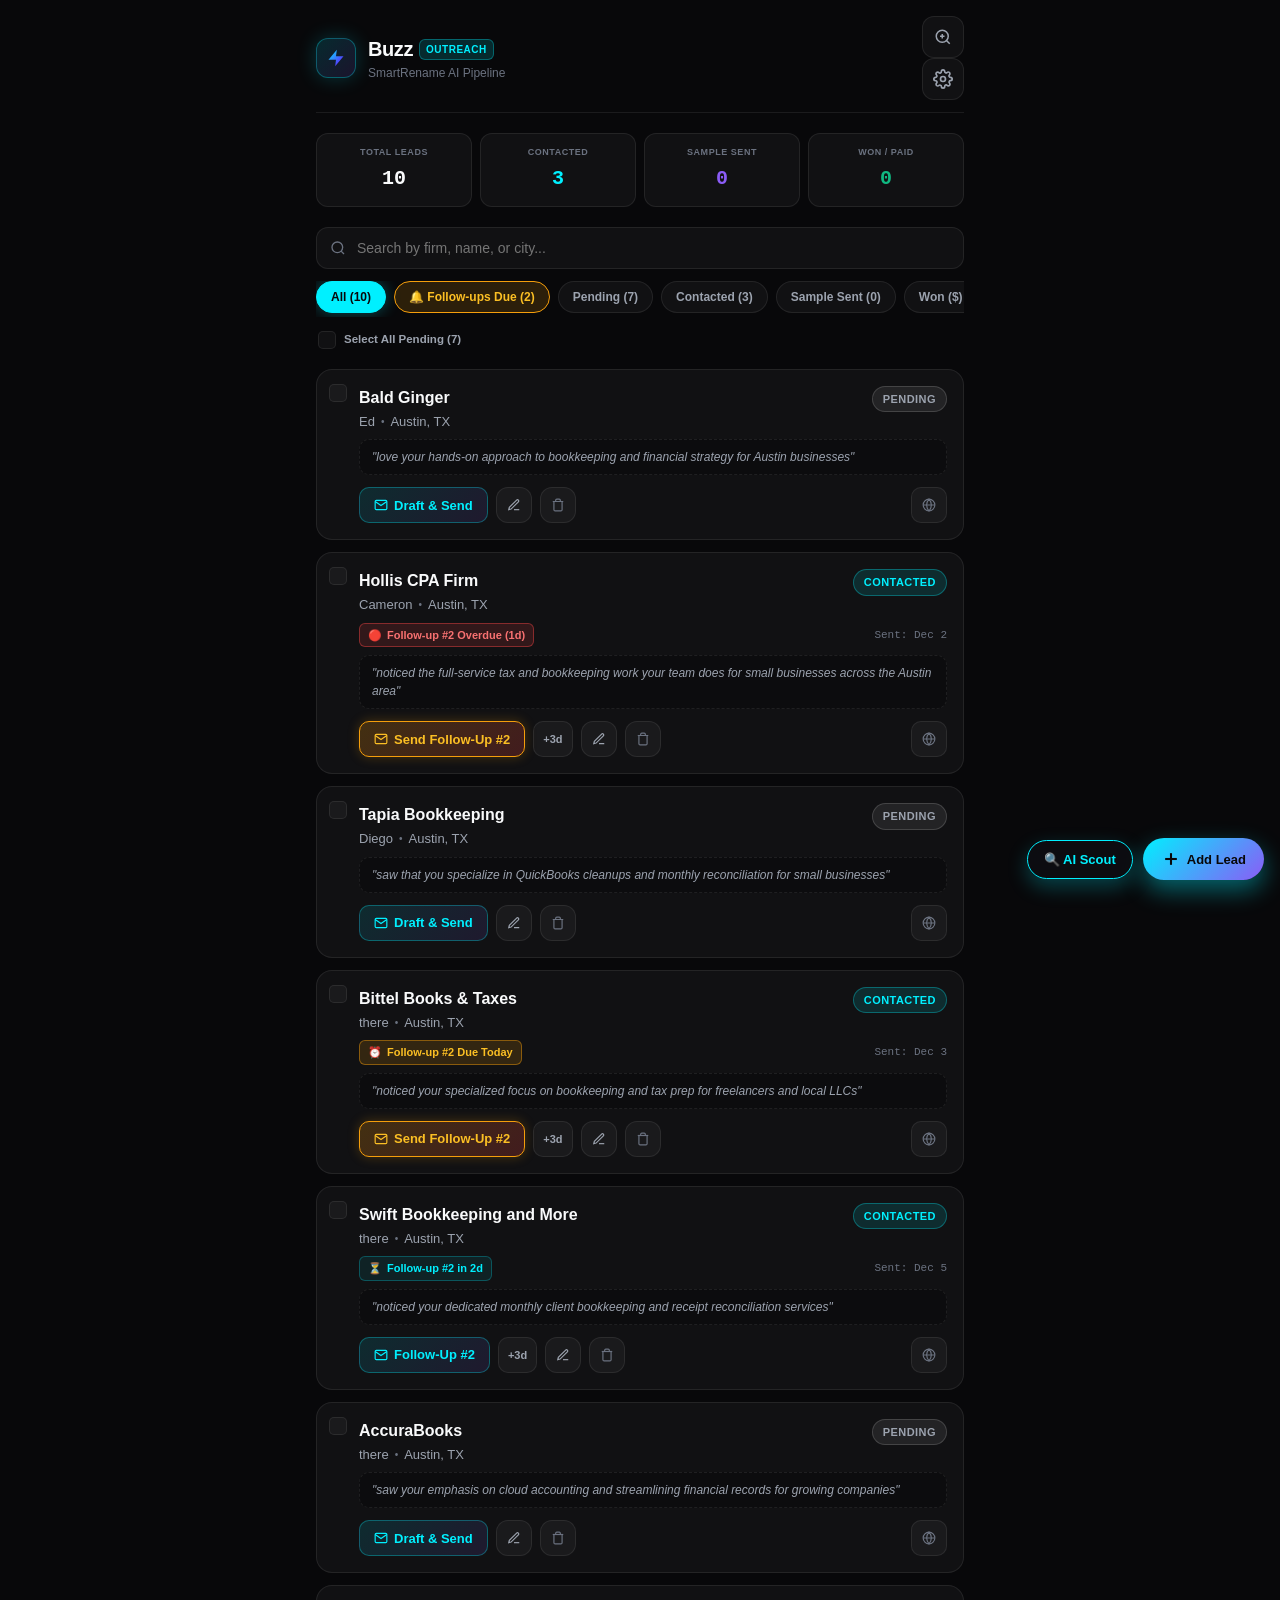
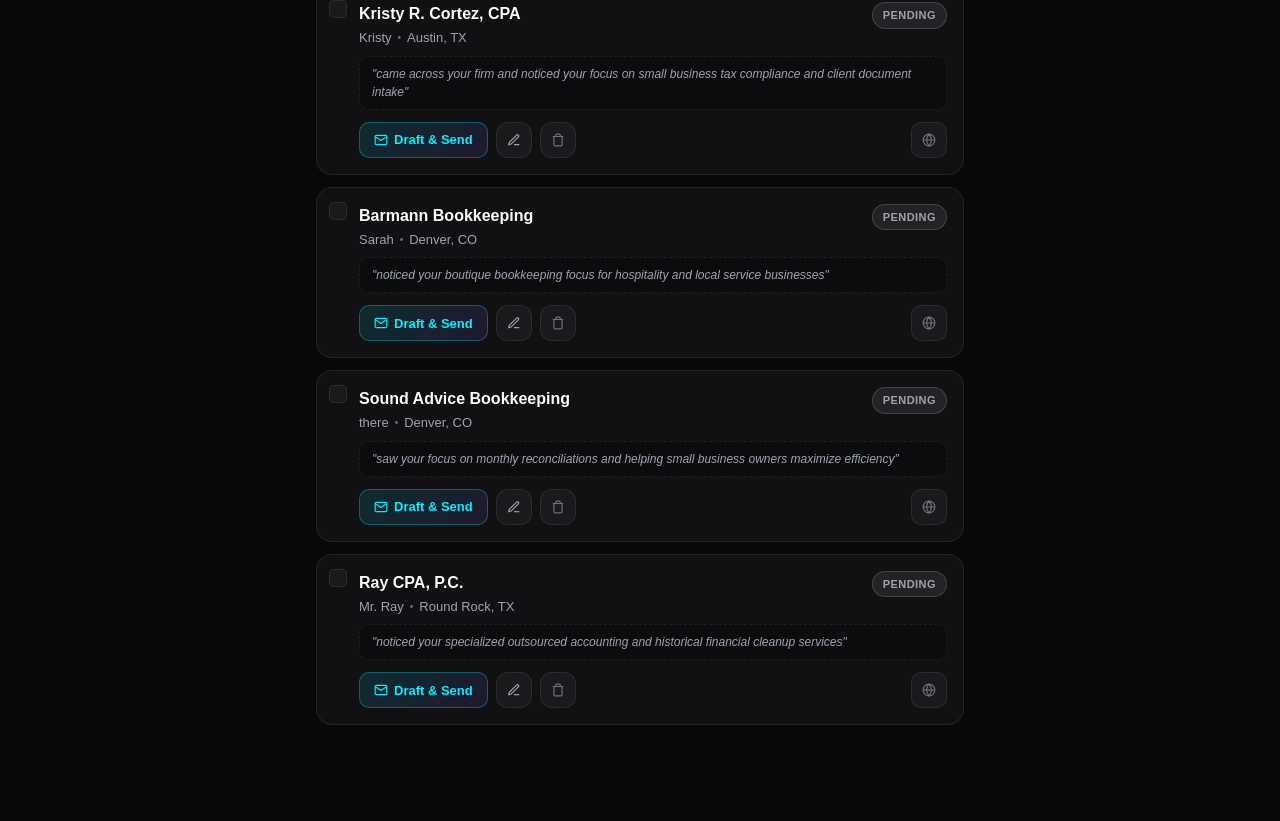
==== index.html @ 0bb06456 "Add cPanel PHP Bridge (Method 1) & Google Apps Script (Method 2) direct dispatch engines and Auto-Pi" ====
<!DOCTYPE html>
<html lang="en">
<head>
  <meta charset="UTF-8">
  <meta name="viewport" content="width=device-width, initial-scale=1.0, maximum-scale=1.0, user-scalable=no, viewport-fit=cover">
  <title>Buzz — SmartRename AI Outreach</title>
  
  <!-- PWA Meta Tags -->
  <link rel="manifest" href="./manifest.json">
  <meta name="theme-color" content="#08080A">
  <meta name="apple-mobile-web-app-capable" content="yes">
  <meta name="apple-mobile-web-app-status-bar-style" content="black-translucent">
  <meta name="apple-mobile-web-app-title" content="Buzz">
  <link rel="apple-touch-icon" href="./icon.svg">
  <link rel="icon" type="image/svg+xml" href="./icon.svg">

  <!-- Stylesheet -->
  <link rel="stylesheet" href="./style.css">
</head>
<body>
  <!-- App Container -->
  <div id="app" class="app-container">
    
    <!-- Top App Bar -->
    <header class="app-header">
      <div class="header-brand">
        <div class="brand-icon">
          <svg viewBox="0 0 24 24" width="20" height="20" fill="none" stroke="currentColor" stroke-width="2.5">
            <polygon points="13 2 3 14 12 14 11 22 21 10 12 10 13 2" fill="url(#boltGrad)" stroke="none"></polygon>
            <defs>
              <linearGradient id="boltGrad" x1="0%" y1="0%" x2="100%" y2="100%">
                <stop offset="0%" stop-color="#00F0FF"></stop>
                <stop offset="100%" stop-color="#7000FF"></stop>
              </linearGradient>
            </defs>
          </svg>
        </div>
        <div class="brand-text">
          <h1>Buzz <span class="badge-mini">Outreach</span></h1>
          <p id="headerBrandSub" class="brand-sub">SmartRename AI Pipeline</p>
        </div>
      </div>
      <div class="header-actions">
        <button id="btnOpenScout" class="icon-btn btn-scout-trigger" title="AI Lead Scout (Find Leads)">
          <svg width="18" height="18" viewBox="0 0 24 24" fill="none" stroke="currentColor" stroke-width="2">
            <circle cx="11" cy="11" r="8"></circle>
            <line x1="21" y1="21" x2="16.65" y2="16.65"></line>
            <path d="M11 8v6"></path>
            <path d="M8 11h6"></path>
          </svg>
        </button>
        <button id="btnSettings" class="icon-btn" title="Settings & Data">
          <svg width="20" height="20" viewBox="0 0 24 24" fill="none" stroke="currentColor" stroke-width="2">
            <circle cx="12" cy="12" r="3"></circle>
            <path d="M19.4 15a1.65 1.65 0 0 0 .33 1.82l.06.06a2 2 0 0 1 0 2.83 2 2 0 0 1-2.83 0l-.06-.06a1.65 1.65 0 0 0-1.82-.33 1.65 1.65 0 0 0-1 1.51V21a2 2 0 0 1-2 2 2 2 0 0 1-2-2v-.09A1.65 1.65 0 0 0 9 19.4a1.65 1.65 0 0 0-1.82.33l-.06.06a2 2 0 0 1-2.83 0 2 2 0 0 1 0-2.83l.06-.06a1.65 1.65 0 0 0 .33-1.82 1.65 1.65 0 0 0-1.51-1H3a2 2 0 0 1-2-2 2 2 0 0 1 2-2h.09A1.65 1.65 0 0 0 4.6 9a1.65 1.65 0 0 0-.33-1.82l-.06-.06a2 2 0 0 1 0-2.83 2 2 0 0 1 2.83 0l.06.06a1.65 1.65 0 0 0 1.82.33H9a1.65 1.65 0 0 0 1-1.51V3a2 2 0 0 1 2-2 2 2 0 0 1 2 2v.09a1.65 1.65 0 0 0 1 1.51 1.65 1.65 0 0 0 1.82-.33l.06-.06a2 2 0 0 1 2.83 0 2 2 0 0 1 0 2.83l-.06.06a1.65 1.65 0 0 0-.33 1.82V9a1.65 1.65 0 0 0 1.51 1H21a2 2 0 0 1 2 2 2 2 0 0 1-2 2h-.09a1.65 1.65 0 0 0-1.51 1z"></path>
          </svg>
        </button>
      </div>
    </header>

    <!-- Pipeline KPI Metrics -->
    <section class="kpi-grid">
      <div class="kpi-card" data-filter="all">
        <span class="kpi-label">TOTAL LEADS</span>
        <span id="kpiTotal" class="kpi-val">10</span>
      </div>
      <div class="kpi-card" data-filter="contacted">
        <span class="kpi-label">CONTACTED</span>
        <span id="kpiContacted" class="kpi-val kpi-cyan">0</span>
      </div>
      <div class="kpi-card" data-filter="sample">
        <span class="kpi-label">SAMPLE SENT</span>
        <span id="kpiSample" class="kpi-val kpi-purple">0</span>
      </div>
      <div class="kpi-card" data-filter="won">
        <span class="kpi-label">WON / PAID</span>
        <span id="kpiWon" class="kpi-val kpi-emerald">0</span>
      </div>
    </section>

    <!-- Controls: Search & Filter Tabs -->
    <section class="controls-section">
      <div class="search-box">
        <svg class="search-icon" width="16" height="16" viewBox="0 0 24 24" fill="none" stroke="currentColor" stroke-width="2">
          <circle cx="11" cy="11" r="8"></circle>
          <line x1="21" y1="21" x2="16.65" y2="16.65"></line>
        </svg>
        <input type="text" id="searchInput" placeholder="Search by firm, name, or city..." />
        <button id="btnClearSearch" class="clear-btn" style="display: none;">&times;</button>
      </div>

      <!-- Filter Scroll Strip -->
      <div class="filter-strip">
        <button class="filter-chip active" data-filter="all">All (<span id="countAll">10</span>)</button>
        <button class="filter-chip filter-chip-followup" data-filter="followups">🔔 Follow-ups Due (<span id="countFollowups">0</span>)</button>
        <button class="filter-chip" data-filter="pending">Pending (<span id="countPending">10</span>)</button>
        <button class="filter-chip" data-filter="contacted">Contacted (<span id="countContacted">0</span>)</button>
        <button class="filter-chip" data-filter="sample">Sample Sent (<span id="countSample">0</span>)</button>
        <button class="filter-chip" data-filter="won">Won ($) (<span id="countWon">0</span>)</button>
      </div>

      <!-- Bulk Selection Toolbar -->
      <div class="bulk-control-bar">
        <label class="bulk-select-all-label">
          <input type="checkbox" id="chkSelectAllLeads" class="custom-checkbox" />
          <span id="lblSelectAll">Select All Pending (<span id="countSelectablePending">10</span>)</span>
        </label>
        <button id="btnTriggerAutoPilotTop" type="button" class="btn-autopilot-sm" style="display: none;">
          <span>⚡ Auto-Pilot Bulk Send (<span id="bulkCountBadgeTop">0</span>)</span>
        </button>
      </div>
    </section>

    <!-- Leads Feed -->
    <main class="leads-container">
      <div id="leadsList" class="leads-list">
        <!-- Injected via JavaScript -->
      </div>
      <div id="emptyState" class="empty-state" style="display: none;">
        <div class="empty-icon">📂</div>
        <h3>No Prospects Found</h3>
        <p>Try clearing your search or add a new lead below.</p>
      </div>
    </main>

    <!-- Floating Bulk Outreach Action Bar -->
    <div id="floatingBulkBar" class="floating-bulk-bar" style="display: none;">
      <div class="bulk-bar-info">
        <span class="bulk-indicator-dot"></span>
        <div>
          <strong id="floatingBulkCount">0 Leads</strong>
          <span class="bulk-subtext">Selected for Auto-Pilot Outreach</span>
        </div>
      </div>
      <button id="btnRunBulkAutoPilot" type="button" class="btn-bulk-launch">
        <span class="ai-sparkle">⚡</span>
        <span>Run Auto-Pilot Campaign</span>
      </button>
    </div>

    <!-- Bottom Action Bar / Floating Action Button -->
    <div class="fab-wrapper">
      <button id="btnOpenScoutFab" class="btn-fab-scout" title="Find Leads with AI">
        <span>🔍 AI Scout</span>
      </button>
      <button id="btnAddLead" class="btn-fab" title="Add New Lead">
        <svg width="20" height="20" viewBox="0 0 24 24" fill="none" stroke="currentColor" stroke-width="2.5">
          <line x1="12" y1="5" x2="12" y2="19"></line>
          <line x1="5" y1="12" x2="19" y2="12"></line>
        </svg>
        <span>Add Lead</span>
      </button>
    </div>

  </div> <!-- End App Container -->

  <!-- Modal 1: Email Drafter & Dispatcher -->
  <div id="modalDrafter" class="modal-overlay" style="display: none;">
    <div class="modal-sheet">
      <div class="sheet-handle"></div>
      
      <div class="modal-header">
        <div class="modal-title-group">
          <h2 id="drafterTargetFirm">Email Drafter</h2>
          <span id="drafterTargetEmail" class="email-subtext">recipient@email.com</span>
        </div>
        <div style="display: flex; align-items: center; gap: 8px;">
          <button id="btnDeleteFromDrafter" type="button" class="icon-btn" style="width: 36px; height: 36px; color: var(--text-muted);" title="Delete Prospect from Pipeline">
            <svg width="16" height="16" viewBox="0 0 24 24" fill="none" stroke="currentColor" stroke-width="2">
              <polyline points="3 6 5 6 21 6"></polyline>
              <path d="M19 6v14a2 2 0 0 1-2 2H7a2 2 0 0 1-2-2V6m3 0V4a2 2 0 0 1 2-2h4a2 2 0 0 1 2 2v2"></path>
            </svg>
          </button>
          <button id="btnCloseDrafter" class="close-btn">&times;</button>
        </div>
      </div>

      <div class="modal-body">
        <!-- Template Switcher Pills & AI Button -->
        <div class="template-header-row">
          <label class="input-label">Outreach Cadence & Template</label>
          <button id="btnAiDraft" class="btn-ai-magic" title="Draft personalized email with Gemini AI">
            <span class="ai-sparkle">✨</span>
            <span id="aiBtnText">AI Smart Draft</span>
          </button>
        </div>
        <div class="template-selector">
          <button class="template-pill active" data-template="receipt">1. Receipt Hook</button>
          <button class="template-pill" data-template="cpa">1. CPA Hook</button>
          <button class="template-pill" data-template="followup1">2. Bump (Day 3)</button>
          <button class="template-pill" data-template="followup2">3. Proof (Day 7)</button>
          <button class="template-pill" data-template="followup3">4. Breakup (Day 14)</button>
        </div>

        <!-- Subject Line -->
        <label class="input-label" for="drafterSubject">Subject Line</label>
        <input type="text" id="drafterSubject" class="text-input" />

        <!-- Email Body -->
        <div class="body-label-row">
          <label class="input-label" for="drafterBody">Personalized Email Body</label>
          <span class="auto-hint">Auto-interpolated</span>
        </div>
        <textarea id="drafterBody" class="textarea-input" rows="11"></textarea>

        <!-- Visual Mockup Pitch Generator (Google Imagen 3) -->
        <div class="mockup-generator-box">
          <div class="mockup-header-row" id="btnToggleMockup">
            <div class="mockup-title-group">
              <span class="mockup-icon">🎨</span>
              <div>
                <strong class="mockup-title">Visual Pitch Mockup</strong>
                <span class="mockup-subtitle">AI Vision • Branded Workflow Preview</span>
              </div>
            </div>
            <span id="mockupChevron" class="mockup-chevron">▾ Expand</span>
          </div>

          <div id="mockupContentArea" class="mockup-content-area" style="display: none;">
            <div class="form-group" style="margin-top: 10px; margin-bottom: 10px;">
              <label class="input-label" for="mockupConceptSelect">Mockup Visual Concept</label>
              <select id="mockupConceptSelect" class="text-input select-input" style="font-size: 12px; padding: 7px 10px;">
                <option value="beforeAfter" selected>Before & After: Chaotic Receipts ➔ Clean Branded Folders</option>
                <option value="videoThumb">Personalized 45s Video Demo Player ("Specially for Firm")</option>
                <option value="portalDashboard">Dark Cyber SaaS Portal Sorting Client Statement Batches</option>
              </select>
            </div>

            <button id="btnGenerateMockup" type="button" class="btn-generate-mockup">
              <span class="ai-sparkle">✨</span>
              <span id="mockupBtnText">Generate Branded Pitch Visual</span>
            </button>

            <!-- Loading Indicator -->
            <div id="mockupLoadingArea" class="mockup-loading-box" style="display: none;">
              <div class="scout-spinner" style="width: 22px; height: 22px; border-width: 2.5px;"></div>
              <div class="mockup-loading-text">
                <span id="mockupLoadingTitle" class="mockup-loading-title">Generating Brand Mockup...</span>
                <span id="mockupLoadingSub" class="mockup-loading-sub">Rendering personalized visual graphic</span>
              </div>
            </div>

            <!-- Error Feedback -->
            <div id="mockupErrorArea" class="mockup-error-box" style="display: none;">
              <span class="mockup-error-icon">⚠️</span>
              <span id="mockupErrorMsg" class="mockup-error-msg"></span>
            </div>

            <!-- Preview Result Area -->
            <div id="mockupPreviewArea" class="mockup-preview-area" style="display: none;">
              <div class="mockup-img-frame">
                <img id="mockupImgResult" class="mockup-img" src="" alt="Branded Pitch Mockup" />
              </div>
              <div class="mockup-actions-row">
                <a id="btnDownloadMockup" download="buzz-pitch-mockup.jpg" href="#" class="btn-mockup-action btn-mockup-download">
                  <svg width="14" height="14" viewBox="0 0 24 24" fill="none" stroke="currentColor" stroke-width="2">
                    <path d="M21 15v4a2 2 0 0 1-2 2H5a2 2 0 0 1-2-2v-4"></path>
                    <polyline points="7 10 12 15 17 10"></polyline>
                    <line x1="12" y1="15" x2="12" y2="3"></line>
                  </svg>
                  <span>Download Image</span>
                </a>
                <button id="btnInsertMockupNote" type="button" class="btn-mockup-action btn-mockup-insert">
                  <svg width="14" height="14" viewBox="0 0 24 24" fill="none" stroke="currentColor" stroke-width="2">
                    <path d="M21.44 11.05l-9.19 9.19a6 6 0 0 1-8.49-8.49l9.19-9.19a4 4 0 0 1 5.66 5.66l-9.2 9.19a2 2 0 0 1-2.83-2.83l8.49-8.48"></path>
                  </svg>
                  <span>Insert Note into Email</span>
                </button>
              </div>
            </div>
          </div>
        </div>

        <!-- Follow-Up Schedule Setting -->
        <div class="followup-schedule-container">
          <div class="schedule-header-row">
            <span class="schedule-label">Next Follow-Up Schedule:</span>
            <span id="drafterCadenceStepText" class="cadence-step-badge">Initial Pitch</span>
          </div>
          <div class="schedule-pills" id="schedulePillsContainer">
            <button type="button" class="sched-pill active" data-days="3">+3 Days</button>
            <button type="button" class="sched-pill" data-days="5">+5 Days</button>
            <button type="button" class="sched-pill" data-days="7">+7 Days</button>
            <button type="button" class="sched-pill" data-days="0">Off</button>
          </div>
        </div>
      </div>

      <!-- Action Footer -->
      <div class="modal-footer">
        <button id="btnCopyEmail" class="btn-secondary">
          <svg width="16" height="16" viewBox="0 0 24 24" fill="none" stroke="currentColor" stroke-width="2">
            <rect x="9" y="9" width="13" height="13" rx="2" ry="2"></rect>
            <path d="M5 15H4a2 2 0 0 1-2-2V4a2 2 0 0 1 2-2h9a2 2 0 0 1 2 2v1"></path>
          </svg>
          <span>Copy</span>
        </button>

        <button id="btnLaunchMail" class="btn-primary">
          <svg width="16" height="16" viewBox="0 0 24 24" fill="none" stroke="currentColor" stroke-width="2">
            <line x1="22" y1="2" x2="11" y2="13"></line>
            <polygon points="22 2 15 22 11 13 2 9 22 2"></polygon>
          </svg>
          <span id="btnLaunchMailText">Send via Mail App</span>
        </button>
      </div>

      <!-- Quick Status Advancement -->
      <div class="status-quick-bar">
        <span class="quick-label">Set Status:</span>
        <button class="status-pill-btn" data-set-status="pending">Pending</button>
        <button class="status-pill-btn active-pill" data-set-status="contacted">✓ Contacted</button>
        <button class="status-pill-btn" data-set-status="sample">Sample Sent</button>
        <button class="status-pill-btn" data-set-status="won">Won ($)</button>
      </div>
    </div>
  </div>

  <!-- Modal 2: Add / Edit Lead -->
  <div id="modalLead" class="modal-overlay" style="display: none;">
    <div class="modal-sheet">
      <div class="sheet-handle"></div>
      
      <div class="modal-header">
        <h2 id="leadModalTitle">Add New Prospect</h2>
        <button id="btnCloseLeadModal" class="close-btn">&times;</button>
      </div>

      <form id="leadForm" class="modal-body">
        <input type="hidden" id="editLeadId" value="" />

        <div class="form-group">
          <label class="input-label" for="formFirmName">Firm / Business Name *</label>
          <input type="text" id="formFirmName" class="text-input" placeholder="e.g. Austin Bookkeeping Co." required />
        </div>

        <div class="form-row">
          <div class="form-group">
            <label class="input-label" for="formFirstName">Contact First Name</label>
            <input type="text" id="formFirstName" class="text-input" placeholder="e.g. Sarah" />
          </div>
          <div class="form-group">
            <label class="input-label" for="formLocation">Location</label>
            <input type="text" id="formLocation" class="text-input" placeholder="e.g. Austin, TX" />
          </div>
        </div>

        <div class="form-group">
          <label class="input-label" for="formEmail">Direct Email Address *</label>
          <input type="email" id="formEmail" class="text-input" placeholder="e.g. sarah@austinbooks.com" required />
        </div>

        <div class="form-group">
          <label class="input-label" for="formWebsite">Website URL</label>
          <input type="url" id="formWebsite" class="text-input" placeholder="https://..." />
        </div>

        <div class="form-group">
          <label class="input-label" for="formHook">Personalized Observation / Hook</label>
          <input type="text" id="formHook" class="text-input" placeholder="e.g. noticed your focus on restaurant client cleanups" />
        </div>

        <div class="form-row">
          <div class="form-group">
            <label class="input-label" for="formStatus">Pipeline Status</label>
            <select id="formStatus" class="text-input select-input">
              <option value="pending">Pending</option>
              <option value="contacted">Contacted</option>
              <option value="sample">Sample Sent</option>
              <option value="won">Won ($)</option>
            </select>
          </div>
          <div class="form-group">
            <label class="input-label" for="formFollowUpDate">Next Follow-Up Date</label>
            <input type="date" id="formFollowUpDate" class="text-input" />
          </div>
        </div>

        <div class="modal-footer" style="padding: 16px 0 0 0; display: flex; gap: 8px;">
          <button type="button" id="btnDeleteLeadModal" class="btn-danger-icon" style="display: none;" title="Delete this prospect">
            <svg width="18" height="18" viewBox="0 0 24 24" fill="none" stroke="currentColor" stroke-width="2">
              <polyline points="3 6 5 6 21 6"></polyline>
              <path d="M19 6v14a2 2 0 0 1-2 2H7a2 2 0 0 1-2-2V6m3 0V4a2 2 0 0 1 2-2h4a2 2 0 0 1 2 2v2"></path>
            </svg>
          </button>
          <button type="button" id="btnCancelLead" class="btn-secondary">Cancel</button>
          <button type="submit" class="btn-primary">Save Prospect</button>
        </div>
      </form>
    </div>
  </div>

  <!-- Modal 3: Settings & Data Management -->
  <div id="modalSettings" class="modal-overlay" style="display: none;">
    <div class="modal-sheet">
      <div class="sheet-handle"></div>
      
      <div class="modal-header">
        <h2>Settings & Data</h2>
        <button id="btnCloseSettings" class="close-btn">&times;</button>
      </div>

      <div class="modal-body settings-list">
        <!-- Business Profile Preset Switcher -->
        <div class="settings-group">
          <label class="input-label" for="settingsProfileSelect">Active Business / Campaign Profile</label>
          <select id="settingsProfileSelect" class="text-input select-input">
            <option value="smartrename" selected>SmartRename AI (SaaS / Bookkeeping)</option>
            <option value="agency">Web Design & Digital Agency</option>
            <option value="seo">SEO & B2B Growth Agency</option>
            <option value="consulting">Consulting & Professional Services</option>
            <option value="custom">-- Custom Business / White-Label --</option>
          </select>
        </div>

        <!-- Business & Product Identity -->
        <div class="form-row">
          <div class="form-group">
            <label class="input-label" for="settingsBusinessName">Business / Product Name *</label>
            <input type="text" id="settingsBusinessName" class="text-input" value="SmartRename AI" placeholder="e.g. SmartRename AI" required />
          </div>
          <div class="form-group">
            <label class="input-label" for="settingsSenderName">Your Name & Title *</label>
            <input type="text" id="settingsSenderName" class="text-input" value="Founder, SmartRename AI" placeholder="e.g. Sarah, Founder" required />
          </div>
        </div>

        <div class="settings-group">
          <label class="input-label" for="settingsProductUrl">Website / Product URL *</label>
          <input type="text" id="settingsProductUrl" class="text-input" value="https://smartrenameai.online" placeholder="https://..." required />
        </div>

        <div class="settings-group">
          <label class="input-label" for="settingsValueProp">What Problem You Solve (Value Proposition) *</label>
          <textarea id="settingsValueProp" class="textarea-input" rows="3" placeholder="e.g. Eliminates hours of manual document sorting by using vision AI to auto-rename receipts, statements, and invoices...">Eliminates hours of manual document sorting by using vision AI to auto-rename receipts, statements, and invoices and build clean client folders in seconds.</textarea>
        </div>

        <div class="settings-group">
          <label class="input-label" for="settingsOffer">Core Offer / Call-To-Action *</label>
          <input type="text" id="settingsOffer" class="text-input" value="Process 15-20 of your messiest sample client files for free in 5 minutes so you can see the speed" placeholder="e.g. Free 15-min discovery audit, 14-day free pilot..." required />
        </div>

        <div class="settings-group">
          <div class="body-label-row" style="margin-top: 0; margin-bottom: 6px;">
            <label class="input-label" for="settingsGeminiKey" style="margin-bottom: 0;">Google Gemini API Key</label>
            <a href="https://aistudio.google.com/app/apikey" target="_blank" rel="noopener" class="auto-hint" style="text-decoration: underline;">Get Free Key ↗</a>
          </div>
          <input type="password" id="settingsGeminiKey" class="text-input" placeholder="Paste your AIzaSy... key here" />
          <span style="font-size: 11px; color: var(--text-muted); display: block; margin-top: -6px;">
            🔒 Stored locally in your device's browser only. Never saved to GitHub.
          </span>
        </div>

        <!-- Direct Email Dispatch Engine (cPanel & Gmail Webhook) -->
        <div class="settings-group dispatch-settings-card">
          <div style="display: flex; align-items: center; justify-content: space-between; margin-bottom: 8px;">
            <label class="input-label" style="color: var(--accent-cyan); margin-bottom: 0; font-weight: 700;">
              ⚡ Direct Email Dispatch &amp; Bulk Engine
            </label>
            <span class="badge-dispatch-tag">Automated</span>
          </div>
          <span style="font-size: 11px; color: var(--text-muted); display: block; margin-bottom: 10px; line-height: 1.4;">
            Send emails directly in the background with auto-attached branded mockups and hands-free multi-lead bulk sending.
          </span>

          <div class="form-group" style="margin-bottom: 10px;">
            <label class="input-label" for="settingsDispatchEngine">Dispatch Gateway Method</label>
            <select id="settingsDispatchEngine" class="text-input select-input" style="font-size: 12px; padding: 7px 10px;">
              <option value="cpanel" selected>Method 1: cPanel PHP Bridge (buzz-send.php)</option>
              <option value="googleScript">Method 2: Google Apps Script Webhook (Gmail / Alias)</option>
              <option value="mailto">Method 3: Default Mail App (mailto: - no attachments)</option>
            </select>
          </div>

          <div id="dispatchGatewayConfigArea">
            <div class="form-group" style="margin-bottom: 10px;">
              <label class="input-label" for="settingsDispatchUrl">
                <span id="lblDispatchUrl">cPanel Bridge URL *</span>
              </label>
              <input type="url" id="settingsDispatchUrl" class="text-input" placeholder="https://yourdomain.com/buzz-send.php" />
              <span id="hintDispatchUrl" style="font-size: 10.5px; color: var(--text-muted); display: block; margin-top: 4px;">
                Upload <code>buzz-send.php</code> to your cPanel <code>public_html</code>.
              </span>
            </div>

            <div class="form-row" style="margin-bottom: 10px;">
              <div class="form-group">
                <label class="input-label" for="settingsDispatchFromEmail">From Email Address *</label>
                <input type="email" id="settingsDispatchFromEmail" class="text-input" placeholder="you@yourdomain.com" />
              </div>
              <div class="form-group">
                <label class="input-label" for="settingsDispatchFromName">From Sender Name</label>
                <input type="text" id="settingsDispatchFromName" class="text-input" placeholder="e.g. Korede" />
              </div>
            </div>

            <div class="form-group" style="margin-bottom: 10px;">
              <label class="input-label" for="settingsDispatchSecret">Security Secret / Token (Optional)</label>
              <input type="text" id="settingsDispatchSecret" class="text-input" placeholder="Optional security key" />
            </div>

            <!-- Setup Guides Box with Copy & Download Actions -->
            <div class="dispatch-guide-box">
              <div class="dispatch-guide-header">
                <span id="dispatchGuideTitle" style="font-weight: 600; font-size: 11px; color: var(--text-secondary);">cPanel Quick Setup:</span>
                <div style="display: flex; gap: 6px;">
                  <button type="button" id="btnCopyDispatchScript" class="btn-xs-copy">📋 Copy Code</button>
                  <a id="btnDownloadPhpScript" href="./buzz-send.php" download="buzz-send.php" class="btn-xs-copy" style="text-decoration: none; display: inline-flex; align-items: center;">📥 Download File</a>
                </div>
              </div>
              <div id="dispatchGuideInstructions" class="dispatch-guide-content">
                1. Upload <code>buzz-send.php</code> to your cPanel <code>public_html</code>.<br/>
                2. Enter your URL above (e.g. <code>https://yourdomain.com/buzz-send.php</code>).<br/>
                3. Enter your cPanel email (e.g. <code>you@yourdomain.com</code>) &amp; hit save!
              </div>
            </div>

            <div style="display: flex; gap: 8px; margin-top: 10px;">
              <button id="btnTestDispatch" type="button" class="btn-secondary" style="font-size: 12px; padding: 7px 12px; flex: 1;">
                🧪 Test Direct Dispatch
              </button>
            </div>
          </div>
        </div>

        <button id="btnSaveSettingsManual" type="button" class="btn-primary" style="width: 100%; margin-top: 4px; margin-bottom: 12px;">
          ✓ Save Profile & Settings
        </button>

        <hr class="settings-divider" />

        <!-- Data Portability -->
        <div class="settings-actions-grid">
          <button id="btnExportData" class="btn-secondary">
            <svg width="16" height="16" viewBox="0 0 24 24" fill="none" stroke="currentColor" stroke-width="2">
              <path d="M21 15v4a2 2 0 0 1-2 2H5a2 2 0 0 1-2-2v-4"></path>
              <polyline points="7 10 12 15 17 10"></polyline>
              <line x1="12" y1="15" x2="12" y2="3"></line>
            </svg>
            <span>Export Backup (JSON)</span>
          </button>

          <label class="btn-secondary file-upload-btn">
            <svg width="16" height="16" viewBox="0 0 24 24" fill="none" stroke="currentColor" stroke-width="2">
              <path d="M21 15v4a2 2 0 0 1-2 2H5a2 2 0 0 1-2-2v-4"></path>
              <polyline points="17 8 12 3 7 8"></polyline>
              <line x1="12" y1="3" x2="12" y2="15"></line>
            </svg>
            <span>Import Backup</span>
            <input type="file" id="inputImportFile" accept=".json" style="display: none;" />
          </label>
        </div>

        <div style="display: flex; gap: 8px; margin-top: 16px;">
          <button id="btnClearAllLeads" type="button" class="btn-secondary" style="color: var(--accent-danger); border-color: rgba(239, 68, 68, 0.35); flex: 1;">
            🗑 Clear All Leads
          </button>
          <button id="btnResetDefaults" type="button" class="btn-danger-outline" style="margin-top: 0; flex: 1;">
            Reset Sample Leads
          </button>
        </div>

        <div class="app-version-tag">
          Buzz Mobile PWA v1.0.0 • Multi-Business Edition
        </div>
      </div>
    </div>
  </div>

  <!-- Modal 4: AI Lead Scout (Location & Niche Discovery) -->
  <div id="modalScout" class="modal-overlay" style="display: none;">
    <div class="modal-sheet">
      <div class="sheet-handle"></div>
      
      <div class="modal-header">
        <div>
          <h2>AI Lead Scout</h2>
          <span class="email-subtext">Google Search Grounding Live</span>
        </div>
        <button id="btnCloseScout" class="close-btn">&times;</button>
      </div>

      <div class="modal-body">
        <!-- API Key Missing Warning (shown if no key is configured) -->
        <div id="scoutApiKeyWarning" class="scout-warning-banner" style="display: none;">
          <div class="scout-warning-icon">⚠️</div>
          <div class="scout-warning-content">
            <strong>Gemini API Key Required</strong>
            <p>Live lead scouting requires a free Google Gemini key.</p>
            <button id="btnScoutGoSettings" type="button" class="btn-warning-action">Open Settings (⚙️) to Add Key</button>
          </div>
        </div>

        <p class="scout-explainer">
          Gemini searches Google live to extract real, active businesses with verified websites and contact emails in your target Country, State, and LGA/City.
        </p>

        <div class="form-group">
          <label class="input-label" for="scoutNiche">Target Industry / Niche</label>
          <select id="scoutNiche" class="text-input select-input">
            <option value="Boutique Bookkeeping & Accounting Firms" selected>Bookkeeping & Accounting Firms</option>
            <option value="Boutique Law Firms & Legal Practices">Law Firms & Legal Practices</option>
            <option value="Real Estate Agencies & Property Managers">Real Estate & Property Managers</option>
            <option value="Construction & Subcontractors">Construction & Subcontractors</option>
            <option value="Medical & Dental Clinics">Medical & Dental Clinics</option>
            <option value="Digital Marketing & Creative Studios">Digital Marketing & Creative Studios</option>
            <option value="custom">-- Custom Industry / Niche (Type Below) --</option>
          </select>
          <input type="text" id="scoutNicheCustom" class="text-input" style="display: none; margin-top: 8px;" placeholder="e.g. Roofing Contractors, Chiropractors, Fitness Gyms, Shopify Brands" />
        </div>

        <div class="form-row">
          <div class="form-group">
            <label class="input-label" for="scoutCountry">Country *</label>
            <input type="text" id="scoutCountry" class="text-input" placeholder="e.g. Nigeria, USA, UK" value="Nigeria" required />
          </div>
          <div class="form-group">
            <label class="input-label" for="scoutState">State / Region *</label>
            <input type="text" id="scoutState" class="text-input" placeholder="e.g. Lagos, Texas, London" value="Lagos" required />
          </div>
        </div>

        <div class="form-row">
          <div class="form-group">
            <label class="input-label" for="scoutLga">City / LGA / District *</label>
            <input type="text" id="scoutLga" class="text-input" placeholder="e.g. Ikeja, Lekki, Austin" value="Ikeja" required />
          </div>
          <div class="form-group">
            <label class="input-label" for="scoutCount">Number of Leads</label>
            <select id="scoutCount" class="text-input select-input">
              <option value="3" selected>3 Verified Leads</option>
              <option value="5">5 Verified Leads</option>
              <option value="8">8 Verified Leads</option>
            </select>
          </div>
        </div>

        <button id="btnRunScout" class="btn-primary" style="width: 100%; margin-top: 8px;">
          <span class="ai-sparkle">✨</span>
          <span id="scoutBtnText">Scout Live Leads with Google</span>
        </button>

        <!-- Live Search Progress Indicator -->
        <div id="scoutLoadingArea" class="scout-loading-box" style="display: none;">
          <div class="scout-spinner"></div>
          <div class="scout-loading-text">
            <span id="scoutLoadingStep" class="scout-step-title">Connecting to Google Search...</span>
            <span id="scoutLoadingSub" class="scout-step-sub">Scanning active businesses in target area</span>
          </div>
        </div>

        <!-- Error Feedback Area -->
        <div id="scoutErrorArea" class="scout-error-box" style="display: none;">
          <div class="scout-error-icon">❌</div>
          <div class="scout-error-content">
            <strong id="scoutErrorTitle">Scout Encountered an Error</strong>
            <p id="scoutErrorMessage">Error details will appear here.</p>
            <button id="btnScoutFixKey" type="button" class="btn-warning-action" style="display: none;">Update API Key in Settings</button>
          </div>
        </div>

        <!-- Discovered Leads Preview -->
        <div id="scoutResultsArea" style="display: none; margin-top: 18px;">
          <label class="input-label">Discovered Authentic Prospects</label>
          <div id="scoutResultsList" class="scout-results-list"></div>
          
          <button id="btnAddScoutedLeads" class="btn-primary btn-import-all" style="width: 100%; margin-top: 12px;">
            ✓ Import Discovered Leads to Pipeline
          </button>
        </div>
      </div>
  <!-- Modal 5: Auto-Pilot Bulk Campaign Runner -->
  <div id="modalAutoPilot" class="modal-overlay" style="display: none;">
    <div class="modal-sheet modal-sheet-autopilot">
      <div class="sheet-handle"></div>
      
      <div class="modal-header">
        <div class="modal-title-group">
          <h2>⚡ Auto-Pilot Bulk Campaign</h2>
          <span id="autoPilotSubtext" class="email-subtext">Automated Outreach with AI Personalization & Branded Mockups</span>
        </div>
        <button id="btnCloseAutoPilot" class="close-btn">&times;</button>
      </div>

      <div class="modal-body autopilot-body">
        <!-- Progress Header Card -->
        <div class="autopilot-progress-card">
          <div class="autopilot-stats-row">
            <span id="autopilotProgressLabel" class="autopilot-step-title">Initializing campaign...</span>
            <span id="autopilotCounter" class="autopilot-counter-badge">0 / 0</span>
          </div>
          <div class="autopilot-progress-track">
            <div id="autopilotProgressBar" class="autopilot-progress-fill" style="width: 0%;"></div>
          </div>
          <div class="autopilot-current-action">
            <span id="autopilotCurrentFirm" class="autopilot-firm-name">Targeting Prospects</span>
            <span id="autopilotCurrentDetail" class="autopilot-firm-detail">Preparing automated queue...</span>
          </div>
        </div>

        <!-- Live Queue Execution Log -->
        <div class="autopilot-queue-container">
          <div class="queue-header-label">CAMPAIGN EXECUTION LOG:</div>
          <div id="autopilotQueueList" class="autopilot-queue-list">
            <!-- Items injected via JS -->
          </div>
        </div>

        <!-- Action Controls -->
        <div class="autopilot-actions-row">
          <button id="btnPauseAutoPilot" class="btn-secondary" style="display: none;">⏸ Pause Campaign</button>
          <button id="btnResumeAutoPilot" class="btn-secondary" style="display: none;">▶ Resume Campaign</button>
          <button id="btnDoneAutoPilot" class="btn-primary" style="width: 100%; display: none;">✓ Done & Back to Pipeline</button>
        </div>
      </div>
    </div>
  </div>

  <!-- Toast Notification -->
  <div id="toast" class="toast" style="display: none;">
    <span id="toastMsg">Action completed</span>
  </div>

  <!-- Scripts -->
  <script src="./app.js"></script>
  <script>
    // Register Service Worker for PWA
    if ('serviceWorker' in navigator) {
      window.addEventListener('load', () => {
        navigator.serviceWorker.register('./sw.js')
          .then(reg => console.log('PWA ServiceWorker registered', reg.scope))
          .catch(err => console.log('PWA ServiceWorker error', err));
      });
    }
  </script>
</body>
</html>
---- style.css ----
/* ==========================================================================
   Buzz Outreach PWA — Dark Mode Mobile-First Design System
   ========================================================================== */

:root {
  --bg-primary: #08080A;
  --bg-secondary: #0E0E12;
  --bg-surface: rgba(255, 255, 255, 0.04);
  --bg-surface-hover: rgba(255, 255, 255, 0.07);
  --bg-modal: #111116;

  --border-subtle: rgba(255, 255, 255, 0.08);
  --border-hover: rgba(255, 255, 255, 0.20);
  --border-active: #00F0FF;

  --accent-cyan: #00F0FF;
  --accent-purple: #8B5CF6;
  --accent-emerald: #10B981;
  --accent-amber: #F59E0B;
  --accent-danger: #EF4444;

  --text-primary: #F9FAFB;
  --text-secondary: #9CA3AF;
  --text-muted: #6B7280;

  --font-sans: -apple-system, BlinkMacSystemFont, "Segoe UI", Roboto, Helvetica, Arial, sans-serif;
  --font-mono: "JetBrains Mono", "Fira Code", monospace;

  --safe-top: env(safe-area-inset-top, 0px);
  --safe-bottom: env(safe-area-inset-bottom, 16px);
}

* {
  box-sizing: border-box;
  margin: 0;
  padding: 0;
  -webkit-tap-highlight-color: transparent;
}

body {
  background-color: var(--bg-primary);
  color: var(--text-primary);
  font-family: var(--font-sans);
  line-height: 1.5;
  overflow-x: hidden;
  padding-bottom: calc(80px + var(--safe-bottom));
  min-height: 100vh;
}

/* App Container */
.app-container {
  max-width: 680px;
  margin: 0 auto;
  padding: calc(16px + var(--safe-top)) 16px 16px 16px;
}

/* Header */
.app-header {
  display: flex;
  justify-content: space-between;
  align-items: center;
  margin-bottom: 20px;
  padding-bottom: 12px;
  border-bottom: 1px solid var(--border-subtle);
}

.header-brand {
  display: flex;
  align-items: center;
  gap: 12px;
}

.brand-icon {
  width: 40px;
  height: 40px;
  border-radius: 12px;
  background: linear-gradient(135deg, rgba(0, 240, 255, 0.15) 0%, rgba(139, 92, 246, 0.15) 100%);
  border: 1px solid rgba(0, 240, 255, 0.3);
  display: flex;
  align-items: center;
  justify-content: center;
  box-shadow: 0 0 20px rgba(0, 240, 255, 0.2);
}

.brand-text h1 {
  font-size: 20px;
  font-weight: 800;
  letter-spacing: -0.02em;
  color: var(--text-primary);
  display: flex;
  align-items: center;
  gap: 6px;
}

.badge-mini {
  font-size: 10px;
  font-weight: 700;
  text-transform: uppercase;
  letter-spacing: 0.05em;
  background: rgba(0, 240, 255, 0.15);
  color: var(--accent-cyan);
  padding: 2px 6px;
  border-radius: 6px;
  border: 1px solid rgba(0, 240, 255, 0.3);
}

.brand-sub {
  font-size: 12px;
  color: var(--text-muted);
}

.icon-btn {
  background: var(--bg-surface);
  border: 1px solid var(--border-subtle);
  color: var(--text-secondary);
  width: 42px;
  height: 42px;
  border-radius: 12px;
  display: flex;
  align-items: center;
  justify-content: center;
  cursor: pointer;
  transition: all 0.2s ease;
}

.icon-btn:active {
  transform: scale(0.94);
  border-color: var(--accent-cyan);
  color: var(--accent-cyan);
}

/* KPI Metrics Grid */
.kpi-grid {
  display: grid;
  grid-template-columns: repeat(4, 1fr);
  gap: 8px;
  margin-bottom: 20px;
}

.kpi-card {
  background: var(--bg-surface);
  border: 1px solid var(--border-subtle);
  border-radius: 12px;
  padding: 12px 8px;
  text-align: center;
  cursor: pointer;
  transition: all 0.2s ease;
}

.kpi-card:active {
  transform: scale(0.96);
  background: var(--bg-surface-hover);
}

.kpi-label {
  display: block;
  font-size: 9px;
  font-weight: 700;
  letter-spacing: 0.06em;
  color: var(--text-muted);
  margin-bottom: 4px;
}

.kpi-val {
  font-size: 20px;
  font-weight: 800;
  font-family: var(--font-mono);
  color: var(--text-primary);
}

.kpi-cyan { color: var(--accent-cyan); }
.kpi-purple { color: var(--accent-purple); }
.kpi-emerald { color: var(--accent-emerald); }

/* Controls: Search & Filters */
.controls-section {
  margin-bottom: 16px;
}

.search-box {
  position: relative;
  display: flex;
  align-items: center;
  margin-bottom: 12px;
}

.search-icon {
  position: absolute;
  left: 14px;
  color: var(--text-muted);
  pointer-events: none;
}

.search-box input {
  width: 100%;
  background: var(--bg-surface);
  border: 1px solid var(--border-subtle);
  border-radius: 12px;
  padding: 12px 38px 12px 40px;
  font-size: 14px;
  color: var(--text-primary);
  outline: none;
  transition: border-color 0.2s;
}

.search-box input:focus {
  border-color: var(--accent-cyan);
  box-shadow: 0 0 15px rgba(0, 240, 255, 0.15);
}

.clear-btn {
  position: absolute;
  right: 12px;
  background: none;
  border: none;
  color: var(--text-muted);
  font-size: 18px;
  cursor: pointer;
}

/* Filter Strip (Horizontal Touch Scroll) */
.filter-strip {
  display: flex;
  gap: 8px;
  overflow-x: auto;
  padding-bottom: 4px;
  scrollbar-width: none;
}

.filter-strip::-webkit-scrollbar {
  display: none;
}

.filter-chip {
  flex-shrink: 0;
  background: var(--bg-surface);
  border: 1px solid var(--border-subtle);
  color: var(--text-secondary);
  font-size: 12px;
  font-weight: 600;
  padding: 8px 14px;
  border-radius: 20px;
  cursor: pointer;
  transition: all 0.2s ease;
}

.filter-chip.active {
  background: var(--accent-cyan);
  color: #08080A;
  border-color: var(--accent-cyan);
  font-weight: 700;
  box-shadow: 0 0 15px rgba(0, 240, 255, 0.3);
}

/* Leads List */
.leads-list {
  display: flex;
  flex-direction: column;
  gap: 12px;
}

.lead-card {
  background: var(--bg-surface);
  border: 1px solid var(--border-subtle);
  border-radius: 16px;
  padding: 16px;
  transition: all 0.2s ease;
  position: relative;
  overflow: hidden;
}

.lead-card:active {
  background: var(--bg-surface-hover);
}

.lead-card-header {
  display: flex;
  justify-content: space-between;
  align-items: flex-start;
  gap: 12px;
  margin-bottom: 8px;
}

.lead-firm-title {
  font-size: 16px;
  font-weight: 700;
  color: var(--text-primary);
  margin-bottom: 2px;
}

.lead-contact-line {
  font-size: 13px;
  color: var(--text-secondary);
  display: flex;
  align-items: center;
  gap: 6px;
}

.lead-contact-line .dot {
  font-size: 10px;
  color: var(--text-muted);
}

/* Status Badges */
.status-badge {
  font-size: 11px;
  font-weight: 700;
  text-transform: uppercase;
  letter-spacing: 0.04em;
  padding: 4px 10px;
  border-radius: 20px;
  flex-shrink: 0;
  cursor: pointer;
  user-select: none;
}

.badge-pending {
  background: rgba(255, 255, 255, 0.08);
  color: var(--text-secondary);
  border: 1px solid rgba(255, 255, 255, 0.15);
}

.badge-contacted {
  background: rgba(0, 240, 255, 0.12);
  color: var(--accent-cyan);
  border: 1px solid rgba(0, 240, 255, 0.3);
}

.badge-sample {
  background: rgba(139, 92, 246, 0.15);
  color: var(--accent-purple);
  border: 1px solid rgba(139, 92, 246, 0.35);
}

.badge-won {
  background: rgba(16, 185, 129, 0.15);
  color: var(--accent-emerald);
  border: 1px solid rgba(16, 185, 129, 0.4);
}

/* Hook Snippet Box */
.lead-hook-box {
  background: rgba(0, 0, 0, 0.25);
  border: 1px dashed var(--border-subtle);
  border-radius: 10px;
  padding: 8px 12px;
  font-size: 12px;
  color: var(--text-secondary);
  margin-bottom: 12px;
  font-style: italic;
}

/* Card Actions */
.lead-card-actions {
  display: flex;
  gap: 8px;
  align-items: center;
  justify-content: space-between;
}

.action-btn-group {
  display: flex;
  gap: 8px;
}

.btn-open-draft {
  background: linear-gradient(135deg, rgba(0, 240, 255, 0.12) 0%, rgba(139, 92, 246, 0.12) 100%);
  border: 1px solid rgba(0, 240, 255, 0.3);
  color: var(--accent-cyan);
  font-size: 13px;
  font-weight: 600;
  padding: 8px 14px;
  border-radius: 10px;
  display: flex;
  align-items: center;
  gap: 6px;
  cursor: pointer;
  transition: all 0.15s ease;
}

.btn-open-draft:active {
  transform: scale(0.95);
  background: var(--accent-cyan);
  color: #08080A;
}

.btn-link-site {
  background: var(--bg-surface);
  border: 1px solid var(--border-subtle);
  color: var(--text-muted);
  width: 36px;
  height: 36px;
  border-radius: 10px;
  display: flex;
  align-items: center;
  justify-content: center;
  text-decoration: none;
}

/* Delete Buttons & Danger Actions */
.delete-lead-btn {
  transition: all 0.2s ease;
}

.delete-lead-btn:hover,
.delete-lead-btn:active {
  color: var(--accent-danger) !important;
  border-color: rgba(239, 68, 68, 0.4) !important;
  background: rgba(239, 68, 68, 0.12) !important;
}

.btn-danger-icon {
  background: var(--bg-surface);
  border: 1px solid rgba(239, 68, 68, 0.35);
  color: var(--accent-danger);
  border-radius: 12px;
  padding: 12px 14px;
  cursor: pointer;
  display: flex;
  align-items: center;
  justify-content: center;
  transition: all 0.2s ease;
}

.btn-danger-icon:hover,
.btn-danger-icon:active {
  background: rgba(239, 68, 68, 0.15);
  border-color: var(--accent-danger);
}

/* Empty State */
.empty-state {
  text-align: center;
  padding: 60px 20px;
  color: var(--text-muted);
}

.empty-icon {
  font-size: 44px;
  margin-bottom: 12px;
}

/* Floating Action Buttons (FAB) */
.fab-wrapper {
  position: fixed;
  bottom: calc(20px + var(--safe-bottom));
  right: 16px;
  z-index: 50;
  display: flex;
  gap: 10px;
  align-items: center;
}

.btn-fab-scout {
  background: rgba(14, 14, 18, 0.9);
  border: 1px solid var(--accent-cyan);
  color: var(--accent-cyan);
  border-radius: 30px;
  padding: 11px 16px;
  font-size: 13px;
  font-weight: 700;
  display: flex;
  align-items: center;
  gap: 6px;
  box-shadow: 0 8px 20px rgba(0, 240, 255, 0.25);
  cursor: pointer;
  backdrop-filter: blur(10px);
  transition: transform 0.2s ease;
}

.btn-fab-scout:active {
  transform: scale(0.94);
  background: var(--accent-cyan);
  color: #08080A;
}

.btn-fab {
  background: linear-gradient(135deg, var(--accent-cyan) 0%, var(--accent-purple) 100%);
  color: #08080A;
  border: none;
  border-radius: 30px;
  padding: 11px 18px;
  font-size: 13px;
  font-weight: 700;
  display: flex;
  align-items: center;
  gap: 6px;
  box-shadow: 0 10px 25px rgba(0, 240, 255, 0.4);
  cursor: pointer;
  transition: transform 0.2s ease;
}

.btn-fab:active {
  transform: scale(0.94);
}

/* Bottom Sheet Modal System */
.modal-overlay {
  position: fixed;
  top: 0;
  left: 0;
  right: 0;
  bottom: 0;
  background: rgba(0, 0, 0, 0.75);
  backdrop-filter: blur(8px);
  z-index: 100;
  display: flex;
  align-items: flex-end;
  justify-content: center;
}

.modal-sheet {
  background: var(--bg-modal);
  border-top: 1px solid var(--border-hover);
  border-radius: 24px 24px 0 0;
  width: 100%;
  max-width: 680px;
  max-height: 90vh;
  display: flex;
  flex-direction: column;
  padding: 12px 20px calc(24px + var(--safe-bottom)) 20px;
  box-shadow: 0 -10px 40px rgba(0, 0, 0, 0.8);
  animation: slideUp 0.25s cubic-bezier(0.16, 1, 0.3, 1);
}

@keyframes slideUp {
  from { transform: translateY(100%); }
  to { transform: translateY(0); }
}

.sheet-handle {
  width: 40px;
  height: 4px;
  background: rgba(255, 255, 255, 0.2);
  border-radius: 2px;
  margin: 0 auto 16px auto;
}

.modal-header {
  display: flex;
  justify-content: space-between;
  align-items: center;
  margin-bottom: 16px;
}

.modal-title-group h2 {
  font-size: 18px;
  font-weight: 700;
  color: var(--text-primary);
}

.email-subtext {
  font-size: 12px;
  color: var(--accent-cyan);
  font-family: var(--font-mono);
}

.close-btn {
  background: none;
  border: none;
  color: var(--text-muted);
  font-size: 28px;
  line-height: 1;
  cursor: pointer;
}

.modal-body {
  overflow-y: auto;
  flex: 1;
  padding-right: 4px;
  margin-bottom: 16px;
}

/* Template Header & AI Magic Button */
.template-header-row {
  display: flex;
  justify-content: space-between;
  align-items: center;
  margin-bottom: 8px;
}

.btn-ai-magic {
  background: linear-gradient(135deg, rgba(0, 240, 255, 0.15) 0%, rgba(139, 92, 246, 0.25) 100%);
  border: 1px solid rgba(0, 240, 255, 0.4);
  color: var(--accent-cyan);
  border-radius: 20px;
  padding: 5px 12px;
  font-size: 11px;
  font-weight: 700;
  display: flex;
  align-items: center;
  gap: 5px;
  cursor: pointer;
  box-shadow: 0 0 15px rgba(0, 240, 255, 0.2);
  transition: all 0.2s ease;
}

.btn-ai-magic:active {
  transform: scale(0.95);
  background: var(--accent-cyan);
  color: #08080A;
}

.btn-ai-magic.loading {
  opacity: 0.7;
  pointer-events: none;
}

.ai-sparkle {
  font-size: 13px;
  animation: pulse 1.5s infinite;
}

@keyframes pulse {
  0%, 100% { transform: scale(1); opacity: 1; }
  50% { transform: scale(1.2); opacity: 0.8; }
}

/* Template Selector Pills */
.template-selector {
  display: flex;
  gap: 8px;
  overflow-x: auto;
  margin-bottom: 16px;
  scrollbar-width: none;
}

.template-pill {
  flex-shrink: 0;
  background: var(--bg-surface);
  border: 1px solid var(--border-subtle);
  color: var(--text-secondary);
  font-size: 11px;
  font-weight: 600;
  padding: 6px 12px;
  border-radius: 8px;
  cursor: pointer;
}

.template-pill.active {
  background: rgba(139, 92, 246, 0.2);
  border-color: var(--accent-purple);
  color: var(--accent-purple);
  font-weight: 700;
}

/* Form Controls */
.input-label {
  display: block;
  font-size: 11px;
  font-weight: 700;
  text-transform: uppercase;
  letter-spacing: 0.05em;
  color: var(--text-muted);
  margin-bottom: 6px;
}

.body-label-row {
  display: flex;
  justify-content: space-between;
  align-items: center;
  margin-top: 12px;
  margin-bottom: 6px;
}

.auto-hint {
  font-size: 10px;
  color: var(--accent-cyan);
  font-family: var(--font-mono);
}

.text-input, .textarea-input {
  width: 100%;
  background: var(--bg-surface);
  border: 1px solid var(--border-subtle);
  border-radius: 10px;
  padding: 10px 14px;
  font-size: 14px;
  color: var(--text-primary);
  font-family: var(--font-sans);
  outline: none;
  margin-bottom: 12px;
}

.textarea-input {
  line-height: 1.5;
  resize: vertical;
  font-size: 13px;
  min-height: 220px;
}

.text-input:focus, .textarea-input:focus {
  border-color: var(--accent-cyan);
}

.form-group {
  margin-bottom: 14px;
}

.form-row {
  display: grid;
  grid-template-columns: 1fr 1fr;
  gap: 12px;
}

/* Modal Footer & Buttons */
.modal-footer {
  display: flex;
  gap: 10px;
}

.btn-primary {
  flex: 2;
  background: linear-gradient(135deg, var(--accent-cyan) 0%, var(--accent-purple) 100%);
  color: #08080A;
  border: none;
  border-radius: 12px;
  padding: 14px;
  font-size: 14px;
  font-weight: 700;
  display: flex;
  align-items: center;
  justify-content: center;
  gap: 8px;
  cursor: pointer;
  transition: opacity 0.15s ease;
}

.btn-primary:active {
  opacity: 0.85;
}

.btn-secondary {
  flex: 1;
  background: var(--bg-surface);
  border: 1px solid var(--border-subtle);
  color: var(--text-primary);
  border-radius: 12px;
  padding: 14px;
  font-size: 14px;
  font-weight: 600;
  display: flex;
  align-items: center;
  justify-content: center;
  gap: 6px;
  cursor: pointer;
}

.btn-secondary:active {
  background: var(--bg-surface-hover);
}

.btn-danger-outline {
  width: 100%;
  background: transparent;
  border: 1px solid rgba(239, 68, 68, 0.4);
  color: var(--accent-danger);
  border-radius: 12px;
  padding: 12px;
  font-size: 13px;
  font-weight: 600;
  cursor: pointer;
  margin-top: 16px;
}

/* Status Quick Bar inside Drafter */
.status-quick-bar {
  display: flex;
  align-items: center;
  gap: 6px;
  margin-top: 14px;
  padding-top: 12px;
  border-top: 1px solid var(--border-subtle);
  overflow-x: auto;
  scrollbar-width: none;
}

.quick-label {
  font-size: 11px;
  color: var(--text-muted);
  flex-shrink: 0;
  margin-right: 4px;
}

.status-pill-btn {
  background: var(--bg-surface);
  border: 1px solid var(--border-subtle);
  color: var(--text-secondary);
  font-size: 11px;
  font-weight: 600;
  padding: 6px 10px;
  border-radius: 16px;
  cursor: pointer;
  flex-shrink: 0;
}

.status-pill-btn.active-pill {
  border-color: var(--accent-cyan);
  color: var(--accent-cyan);
  background: rgba(0, 240, 255, 0.1);
}

/* Settings Modal Specifics */
.settings-list {
  padding-top: 4px;
}

.settings-divider {
  border: none;
  border-top: 1px solid var(--border-subtle);
  margin: 16px 0;
}

.settings-actions-grid {
  display: grid;
  grid-template-columns: 1fr 1fr;
  gap: 10px;
  margin-bottom: 12px;
}

.file-upload-btn {
  margin: 0;
}

.app-version-tag {
  text-align: center;
  font-size: 11px;
  color: var(--text-muted);
  margin-top: 24px;
  font-family: var(--font-mono);
}

/* Toast */
.toast {
  position: fixed;
  bottom: calc(85px + var(--safe-bottom));
  left: 50%;
  transform: translateX(-50%);
  background: rgba(14, 14, 18, 0.95);
  border: 1px solid var(--accent-cyan);
  box-shadow: 0 10px 30px rgba(0, 240, 255, 0.25);
  color: var(--text-primary);
  font-size: 13px;
  font-weight: 600;
  padding: 10px 20px;
  border-radius: 30px;
  z-index: 200;
  animation: fadeIn 0.2s ease;
  pointer-events: none;
  white-space: nowrap;
}

@keyframes fadeIn {
  from { opacity: 0; transform: translate(-50%, 10px); }
  to { opacity: 1; transform: translate(-50%, 0); }
}

/* Scout Modal Styles */
.scout-explainer {
  font-size: 13px;
  color: var(--text-secondary);
  line-height: 1.5;
  margin-bottom: 16px;
  background: rgba(0, 240, 255, 0.05);
  border: 1px dashed rgba(0, 240, 255, 0.2);
  padding: 10px 12px;
  border-radius: 10px;
}

.select-input {
  appearance: none;
  background-image: url("data:image/svg+xml;charset=UTF-8,%3csvg xmlns='http://www.w3.org/2000/svg' viewBox='0 0 24 24' fill='none' stroke='%239CA3AF' stroke-width='2' stroke-linecap='round' stroke-linejoin='round'%3e%3cpolyline points='6 9 12 15 18 9'%3e%3c/polyline%3e%3c/svg%3e");
  background-repeat: no-repeat;
  background-position: right 12px center;
  background-size: 16px;
  cursor: pointer;
}

.select-input option {
  background-color: #111116;
  color: #F9FAFB;
}

.scout-results-list {
  display: flex;
  flex-direction: column;
  gap: 10px;
  margin-top: 8px;
  max-height: 280px;
  overflow-y: auto;
}

.scouted-card {
  background: rgba(255, 255, 255, 0.03);
  border: 1px solid var(--border-subtle);
  border-radius: 12px;
  padding: 12px;
  position: relative;
  transition: border-color 0.2s;
}

.scouted-card:hover {
  border-color: var(--accent-cyan);
}

.scouted-title {
  font-size: 14px;
  font-weight: 700;
  color: var(--text-primary);
  margin-bottom: 2px;
}

.scouted-meta {
  font-size: 12px;
  color: var(--accent-cyan);
  font-family: var(--font-mono);
  display: flex;
  gap: 6px;
  align-items: center;
  margin-bottom: 4px;
}

.scouted-desc {
  font-size: 11px;
  color: var(--text-secondary);
  line-height: 1.4;
}

.btn-import-all {
  background: linear-gradient(135deg, #10B981 0%, #00F0FF 100%) !important;
  color: #08080A !important;
  box-shadow: 0 4px 20px rgba(16, 185, 129, 0.3);
}

/* Scout Feedback & Loading UI */
.scout-warning-banner {
  background: rgba(245, 158, 11, 0.12);
  border: 1px solid rgba(245, 158, 11, 0.4);
  border-radius: 12px;
  padding: 12px 14px;
  display: flex;
  gap: 12px;
  align-items: flex-start;
  margin-bottom: 14px;
}

.scout-warning-icon {
  font-size: 20px;
  line-height: 1;
}

.scout-warning-content strong {
  display: block;
  font-size: 13px;
  color: #FBBF24;
  margin-bottom: 2px;
}

.scout-warning-content p {
  font-size: 12px;
  color: var(--text-secondary);
  line-height: 1.4;
  margin-bottom: 8px;
}

.btn-warning-action {
  background: #F59E0B;
  color: #08080A;
  border: none;
  border-radius: 6px;
  padding: 6px 12px;
  font-size: 12px;
  font-weight: 700;
  cursor: pointer;
  display: inline-block;
  transition: opacity 0.2s;
}

.btn-warning-action:active {
  opacity: 0.8;
}

.scout-loading-box {
  margin-top: 14px;
  background: rgba(0, 240, 255, 0.05);
  border: 1px solid rgba(0, 240, 255, 0.25);
  border-radius: 12px;
  padding: 16px;
  display: flex;
  align-items: center;
  gap: 14px;
}

.scout-spinner {
  width: 28px;
  height: 28px;
  border: 3px solid rgba(0, 240, 255, 0.2);
  border-top-color: var(--accent-cyan);
  border-radius: 50%;
  animation: spin 0.8s linear infinite;
  flex-shrink: 0;
}

@keyframes spin {
  to { transform: rotate(360deg); }
}

.scout-loading-text {
  display: flex;
  flex-direction: column;
  gap: 3px;
}

.scout-step-title {
  font-size: 13px;
  font-weight: 700;
  color: var(--accent-cyan);
}

.scout-step-sub {
  font-size: 11px;
  color: var(--text-secondary);
}

.scout-error-box {
  margin-top: 14px;
  background: rgba(239, 68, 68, 0.1);
  border: 1px solid rgba(239, 68, 68, 0.35);
  border-radius: 12px;
  padding: 14px;
  display: flex;
  gap: 12px;
  align-items: flex-start;
}

.scout-error-icon {
  font-size: 18px;
  line-height: 1;
}

.scout-error-content strong {
  display: block;
  font-size: 13px;
  color: #F87171;
  margin-bottom: 3px;
}

.scout-error-content p {
  font-size: 12px;
  color: var(--text-secondary);
  line-height: 1.4;
  margin-bottom: 8px;
  word-break: break-word;
}

/* ==========================================
   Follow-Up Cadence & Tracker System
   ========================================== */
.filter-chip-followup {
  border-color: rgba(245, 158, 11, 0.4);
  color: #FBBF24;
}

.filter-chip-followup.has-due {
  background: rgba(245, 158, 11, 0.15);
  border-color: #F59E0B;
  color: #FBBF24;
  animation: pulseFollowUp 2s infinite;
}

@keyframes pulseFollowUp {
  0%, 100% { box-shadow: 0 0 0 rgba(245, 158, 11, 0); }
  50% { box-shadow: 0 0 10px rgba(245, 158, 11, 0.35); }
}

/* Lead Card Follow-Up Row */
.lead-followup-row {
  display: flex;
  align-items: center;
  justify-content: space-between;
  margin-bottom: 8px;
  flex-wrap: wrap;
  gap: 6px;
}

.lead-followup-badge {
  display: inline-flex;
  align-items: center;
  gap: 5px;
  font-size: 11px;
  font-weight: 700;
  padding: 3px 8px;
  border-radius: 6px;
}

.lead-followup-badge.overdue {
  background: rgba(239, 68, 68, 0.15);
  border: 1px solid rgba(239, 68, 68, 0.45);
  color: #F87171;
}

.lead-followup-badge.due-today {
  background: rgba(245, 158, 11, 0.15);
  border: 1px solid rgba(245, 158, 11, 0.45);
  color: #FBBF24;
}

.lead-followup-badge.upcoming {
  background: rgba(0, 240, 255, 0.08);
  border: 1px solid rgba(0, 240, 255, 0.25);
  color: var(--accent-cyan);
}

.last-sent-hint {
  font-size: 11px;
  color: var(--text-muted);
  font-family: var(--font-mono);
}

/* Urgent Follow-Up Button */
.btn-urgent-followup {
  background: linear-gradient(135deg, rgba(245, 158, 11, 0.22) 0%, rgba(239, 68, 68, 0.22) 100%) !important;
  border: 1px solid #F59E0B !important;
  color: #FBBF24 !important;
  box-shadow: 0 0 12px rgba(245, 158, 11, 0.25);
}

.btn-urgent-followup:active {
  background: #F59E0B !important;
  color: #08080A !important;
}

/* Snooze / Bump Button */
.snooze-btn {
  background: var(--bg-surface);
  border: 1px solid var(--border-subtle);
  color: var(--text-secondary);
  border-radius: 10px;
  height: 36px;
  padding: 0 9px;
  display: flex;
  align-items: center;
  justify-content: center;
  cursor: pointer;
  font-size: 11px;
  font-weight: 700;
  transition: all 0.15s ease;
}

.snooze-btn:hover, .snooze-btn:active {
  border-color: var(--accent-cyan);
  color: var(--accent-cyan);
  background: rgba(0, 240, 255, 0.08);
}

/* Drafter Cadence & Schedule Container */
.followup-schedule-container {
  background: rgba(255, 255, 255, 0.02);
  border: 1px solid var(--border-subtle);
  border-radius: 12px;
  padding: 10px 14px;
  margin-top: 14px;
  margin-bottom: 6px;
}

.schedule-header-row {
  display: flex;
  justify-content: space-between;
  align-items: center;
  margin-bottom: 8px;
}

.schedule-label {
  font-size: 11px;
  font-weight: 700;
  color: var(--text-secondary);
  text-transform: uppercase;
  letter-spacing: 0.5px;
}

.cadence-step-badge {
  font-size: 11px;
  font-weight: 700;
  color: var(--accent-purple);
  background: rgba(139, 92, 246, 0.15);
  border: 1px solid rgba(139, 92, 246, 0.35);
  padding: 2px 8px;
  border-radius: 12px;
}

.schedule-pills {
  display: flex;
  gap: 6px;
  flex-wrap: wrap;
}

.sched-pill {
  background: var(--bg-card);
  border: 1px solid var(--border-subtle);
  color: var(--text-secondary);
  font-size: 11px;
  font-weight: 600;
  padding: 6px 12px;
  border-radius: 8px;
  cursor: pointer;
  transition: all 0.15s;
}

.sched-pill.active {
  background: rgba(0, 240, 255, 0.15);
  border-color: var(--accent-cyan);
  color: var(--accent-cyan);
  font-weight: 700;
}

/* ==========================================
   Visual Pitch Mockup Generator (Imagen 3)
   ========================================== */
.mockup-generator-box {
  background: rgba(139, 92, 246, 0.05);
  border: 1px solid rgba(139, 92, 246, 0.28);
  border-radius: 14px;
  padding: 12px 14px;
  margin-top: 14px;
  margin-bottom: 8px;
  transition: border-color 0.2s ease;
}

.mockup-generator-box:hover {
  border-color: rgba(139, 92, 246, 0.45);
}

.mockup-header-row {
  display: flex;
  justify-content: space-between;
  align-items: center;
  cursor: pointer;
  user-select: none;
}

.mockup-title-group {
  display: flex;
  align-items: center;
  gap: 10px;
}

.mockup-icon {
  font-size: 20px;
  line-height: 1;
}

.mockup-title {
  display: block;
  font-size: 13px;
  font-weight: 700;
  color: var(--text-primary);
}

.mockup-subtitle {
  display: block;
  font-size: 10px;
  color: var(--accent-purple);
  font-family: var(--font-mono);
}

.mockup-chevron {
  font-size: 11px;
  font-weight: 700;
  color: var(--accent-cyan);
  background: rgba(0, 240, 255, 0.08);
  border: 1px solid rgba(0, 240, 255, 0.2);
  padding: 4px 8px;
  border-radius: 6px;
}

.btn-generate-mockup {
  width: 100%;
  background: linear-gradient(135deg, rgba(0, 240, 255, 0.2) 0%, rgba(139, 92, 246, 0.3) 100%);
  border: 1px solid rgba(0, 240, 255, 0.4);
  color: #F9FAFB;
  font-size: 12px;
  font-weight: 700;
  padding: 9px 14px;
  border-radius: 10px;
  display: flex;
  align-items: center;
  justify-content: center;
  gap: 6px;
  cursor: pointer;
  box-shadow: 0 4px 15px rgba(0, 240, 255, 0.15);
  transition: all 0.2s ease;
}

.btn-generate-mockup:active {
  transform: scale(0.97);
  background: var(--accent-cyan);
  color: #08080A;
}

.btn-generate-mockup:disabled {
  opacity: 0.6;
  pointer-events: none;
}

.mockup-loading-box {
  margin-top: 12px;
  background: rgba(0, 240, 255, 0.05);
  border: 1px dashed rgba(0, 240, 255, 0.3);
  border-radius: 10px;
  padding: 12px;
  display: flex;
  align-items: center;
  gap: 12px;
}

.mockup-loading-text {
  display: flex;
  flex-direction: column;
  gap: 2px;
}

.mockup-loading-title {
  font-size: 12px;
  font-weight: 700;
  color: var(--accent-cyan);
}

.mockup-loading-sub {
  font-size: 10px;
  color: var(--text-muted);
}

.mockup-error-box {
  margin-top: 10px;
  background: rgba(239, 68, 68, 0.1);
  border: 1px solid rgba(239, 68, 68, 0.3);
  border-radius: 8px;
  padding: 8px 10px;
  display: flex;
  align-items: center;
  gap: 8px;
}

.mockup-error-icon {
  font-size: 14px;
}

.mockup-error-msg {
  font-size: 11px;
  color: #F87171;
  word-break: break-word;
}

.mockup-preview-area {
  margin-top: 12px;
}

.mockup-img-frame {
  border-radius: 10px;
  overflow: hidden;
  border: 1px solid var(--border-hover);
  background: #000;
  box-shadow: 0 4px 20px rgba(0, 0, 0, 0.6);
}

.mockup-img {
  width: 100%;
  max-height: 220px;
  object-fit: cover;
  display: block;
}

.mockup-actions-row {
  display: flex;
  gap: 8px;
  margin-top: 10px;
}

.btn-mockup-action {
  flex: 1;
  background: var(--bg-surface);
  border: 1px solid var(--border-subtle);
  color: var(--text-primary);
  font-size: 11px;
  font-weight: 600;
  padding: 7px 10px;
  border-radius: 8px;
  display: flex;
  align-items: center;
  justify-content: center;
  gap: 6px;
  text-decoration: none;
  cursor: pointer;
  transition: all 0.15s ease;
}

.btn-mockup-download {
  border-color: rgba(16, 185, 129, 0.4);
  color: #34D399;
}

.btn-mockup-download:hover, .btn-mockup-download:active {
  background: rgba(16, 185, 129, 0.15);
}

.btn-mockup-insert {
  border-color: rgba(0, 240, 255, 0.4);
  color: var(--accent-cyan);
}

.btn-mockup-insert:hover, .btn-mockup-insert:active {
  background: rgba(0, 240, 255, 0.15);
}

/* ==========================================================================
   Bulk Selection Toolbar & Custom Checkboxes
   ========================================================================== */
.bulk-control-bar {
  display: flex;
  align-items: center;
  justify-content: space-between;
  margin-top: 10px;
  padding: 4px 2px;
  gap: 8px;
}

.bulk-select-all-label {
  display: flex;
  align-items: center;
  gap: 8px;
  font-size: 11.5px;
  font-weight: 600;
  color: var(--text-secondary);
  cursor: pointer;
  user-select: none;
}

.custom-checkbox {
  appearance: none;
  -webkit-appearance: none;
  width: 18px;
  height: 18px;
  border-radius: 5px;
  border: 1.5px solid var(--border-subtle);
  background: var(--bg-surface);
  cursor: pointer;
  position: relative;
  transition: all 0.15s ease;
  display: inline-flex;
  align-items: center;
  justify-content: center;
  flex-shrink: 0;
}

.custom-checkbox:hover {
  border-color: var(--accent-cyan);
}

.custom-checkbox:checked {
  background: var(--accent-cyan);
  border-color: var(--accent-cyan);
  box-shadow: 0 0 10px rgba(0, 240, 255, 0.4);
}

.custom-checkbox:checked::after {
  content: "✓";
  color: #080B11;
  font-size: 12px;
  font-weight: 900;
  line-height: 1;
}

/* Card Selection Checkbox */
.lead-card-checkbox-wrapper {
  position: absolute;
  top: 14px;
  left: 12px;
  z-index: 5;
}

.lead-card.has-checkbox {
  padding-left: 42px;
}

.lead-card.selected-for-bulk {
  border-color: rgba(0, 240, 255, 0.6);
  background: linear-gradient(135deg, rgba(0, 240, 255, 0.05), rgba(139, 92, 246, 0.05));
  box-shadow: 0 4px 20px rgba(0, 240, 255, 0.15);
}

.btn-autopilot-sm {
  background: linear-gradient(135deg, rgba(0, 240, 255, 0.2), rgba(139, 92, 246, 0.2));
  border: 1px solid rgba(0, 240, 255, 0.4);
  color: var(--accent-cyan);
  font-size: 11px;
  font-weight: 700;
  padding: 5px 10px;
  border-radius: 20px;
  cursor: pointer;
  transition: all 0.15s ease;
  display: inline-flex;
  align-items: center;
  gap: 5px;
}

.btn-autopilot-sm:hover, .btn-autopilot-sm:active {
  background: linear-gradient(135deg, rgba(0, 240, 255, 0.35), rgba(139, 92, 246, 0.35));
  box-shadow: 0 0 12px rgba(0, 240, 255, 0.3);
}

/* ==========================================================================
   Floating Bulk Outreach Action Bar
   ========================================================================== */
.floating-bulk-bar {
  position: fixed;
  bottom: 82px;
  left: 50%;
  transform: translateX(-50%);
  width: calc(100% - 32px);
  max-width: 480px;
  background: rgba(14, 18, 26, 0.95);
  backdrop-filter: blur(16px);
  -webkit-backdrop-filter: blur(16px);
  border: 1px solid rgba(0, 240, 255, 0.5);
  border-radius: 14px;
  padding: 10px 14px;
  display: flex;
  align-items: center;
  justify-content: space-between;
  gap: 10px;
  box-shadow: 0 10px 30px rgba(0, 0, 0, 0.8), 0 0 20px rgba(0, 240, 255, 0.2);
  z-index: 85;
  animation: slideUpBulkBar 0.25s cubic-bezier(0.16, 1, 0.3, 1) forwards;
}

@keyframes slideUpBulkBar {
  from { opacity: 0; transform: translate(-50%, 20px); }
  to { opacity: 1; transform: translate(-50%, 0); }
}

.bulk-bar-info {
  display: flex;
  align-items: center;
  gap: 10px;
}

.bulk-indicator-dot {
  width: 9px;
  height: 9px;
  border-radius: 50%;
  background: var(--accent-cyan);
  box-shadow: 0 0 8px var(--accent-cyan);
  animation: pulseDot 1.5s infinite alternate;
}

@keyframes pulseDot {
  0% { transform: scale(0.9); opacity: 0.7; }
  100% { transform: scale(1.3); opacity: 1; }
}

.bulk-bar-info strong {
  font-size: 13px;
  color: #FFF;
  display: block;
}

.bulk-subtext {
  font-size: 10px;
  color: var(--text-muted);
}

.btn-bulk-launch {
  background: linear-gradient(135deg, #00F0FF, #8B5CF6);
  color: #080B11;
  border: none;
  font-size: 12px;
  font-weight: 800;
  padding: 8px 14px;
  border-radius: 10px;
  cursor: pointer;
  display: flex;
  align-items: center;
  gap: 6px;
  box-shadow: 0 4px 14px rgba(0, 240, 255, 0.35);
  transition: all 0.15s ease;
  white-space: nowrap;
}

.btn-bulk-launch:hover, .btn-bulk-launch:active {
  transform: translateY(-1px);
  box-shadow: 0 6px 20px rgba(0, 240, 255, 0.5);
}

/* ==========================================================================
   Auto-Pilot Bulk Campaign Runner Modal
   ========================================================================== */
.modal-sheet-autopilot {
  max-width: 520px;
}

.autopilot-body {
  padding-bottom: 24px;
}

.autopilot-progress-card {
  background: linear-gradient(135deg, rgba(0, 240, 255, 0.06), rgba(139, 92, 246, 0.06));
  border: 1px solid rgba(0, 240, 255, 0.25);
  border-radius: 14px;
  padding: 14px;
  margin-bottom: 16px;
}

.autopilot-stats-row {
  display: flex;
  align-items: center;
  justify-content: space-between;
  margin-bottom: 8px;
}

.autopilot-step-title {
  font-size: 12px;
  font-weight: 700;
  color: var(--accent-cyan);
}

.autopilot-counter-badge {
  font-size: 11px;
  font-weight: 800;
  background: rgba(0, 240, 255, 0.15);
  color: var(--accent-cyan);
  padding: 2px 8px;
  border-radius: 12px;
}

.autopilot-progress-track {
  width: 100%;
  height: 8px;
  background: rgba(255, 255, 255, 0.08);
  border-radius: 4px;
  overflow: hidden;
  margin-bottom: 10px;
}

.autopilot-progress-fill {
  height: 100%;
  background: linear-gradient(90deg, #00F0FF, #8B5CF6, #34D399);
  border-radius: 4px;
  transition: width 0.35s ease;
}

.autopilot-current-action {
  display: flex;
  flex-direction: column;
  gap: 2px;
}

.autopilot-firm-name {
  font-size: 13px;
  font-weight: 700;
  color: #FFF;
}

.autopilot-firm-detail {
  font-size: 11px;
  color: var(--text-muted);
}

.autopilot-queue-container {
  margin-bottom: 16px;
}

.queue-header-label {
  font-size: 10px;
  font-weight: 700;
  color: var(--text-muted);
  letter-spacing: 0.5px;
  margin-bottom: 8px;
}

.autopilot-queue-list {
  max-height: 240px;
  overflow-y: auto;
  display: flex;
  flex-direction: column;
  gap: 6px;
  padding-right: 4px;
}

.queue-item {
  background: var(--bg-surface);
  border: 1px solid var(--border-subtle);
  border-radius: 10px;
  padding: 8px 12px;
  display: flex;
  align-items: center;
  justify-content: space-between;
  font-size: 11.5px;
  transition: all 0.2s ease;
}

.queue-item.active {
  border-color: var(--accent-cyan);
  background: rgba(0, 240, 255, 0.05);
}

.queue-item.done {
  border-color: rgba(16, 185, 129, 0.4);
  background: rgba(16, 185, 129, 0.04);
}

.queue-item.error {
  border-color: rgba(239, 68, 68, 0.4);
  background: rgba(239, 68, 68, 0.05);
}

.queue-firm-info {
  display: flex;
  flex-direction: column;
}

.queue-firm-name {
  font-weight: 600;
  color: var(--text-primary);
}

.queue-firm-email {
  font-size: 10px;
  color: var(--text-muted);
}

.queue-status-pill {
  font-size: 10px;
  font-weight: 700;
  padding: 3px 8px;
  border-radius: 8px;
  white-space: nowrap;
}

.queue-status-waiting {
  background: rgba(255, 255, 255, 0.06);
  color: var(--text-muted);
}

.queue-status-running {
  background: rgba(0, 240, 255, 0.15);
  color: var(--accent-cyan);
  animation: pulseDot 1s infinite alternate;
}

.queue-status-done {
  background: rgba(16, 185, 129, 0.15);
  color: #34D399;
}

.queue-status-error {
  background: rgba(239, 68, 68, 0.15);
  color: #F87171;
}

.autopilot-actions-row {
  display: flex;
  gap: 8px;
}

/* ==========================================================================
   Direct Dispatch Settings UI
   ========================================================================== */
.dispatch-settings-card {
  background: rgba(0, 240, 255, 0.03);
  border: 1px solid rgba(0, 240, 255, 0.18);
  border-radius: 12px;
  padding: 12px;
  margin-top: 14px;
}

.badge-dispatch-tag {
  font-size: 10px;
  background: rgba(0, 240, 255, 0.12);
  color: var(--accent-cyan);
  padding: 2px 6px;
  border-radius: 4px;
  font-weight: 600;
}

.dispatch-guide-box {
  background: rgba(0, 0, 0, 0.35);
  border: 1px solid var(--border-subtle);
  border-radius: 8px;
  padding: 10px;
  margin-top: 8px;
}

.dispatch-guide-header {
  display: flex;
  align-items: center;
  justify-content: space-between;
  margin-bottom: 6px;
}

.btn-xs-copy {
  background: var(--bg-surface);
  border: 1px solid var(--border-subtle);
  color: var(--accent-cyan);
  font-size: 10px;
  font-weight: 600;
  padding: 3px 8px;
  border-radius: 6px;
  cursor: pointer;
  transition: all 0.15s ease;
}

.btn-xs-copy:hover {
  background: rgba(0, 240, 255, 0.1);
  border-color: var(--accent-cyan);
}

.dispatch-guide-content {
  font-size: 11px;
  color: var(--text-muted);
  line-height: 1.5;
}

.dispatch-guide-content code {
  color: var(--accent-cyan);
  background: rgba(0, 240, 255, 0.1);
  padding: 1px 4px;
  border-radius: 4px;
  font-size: 10.5px;
}
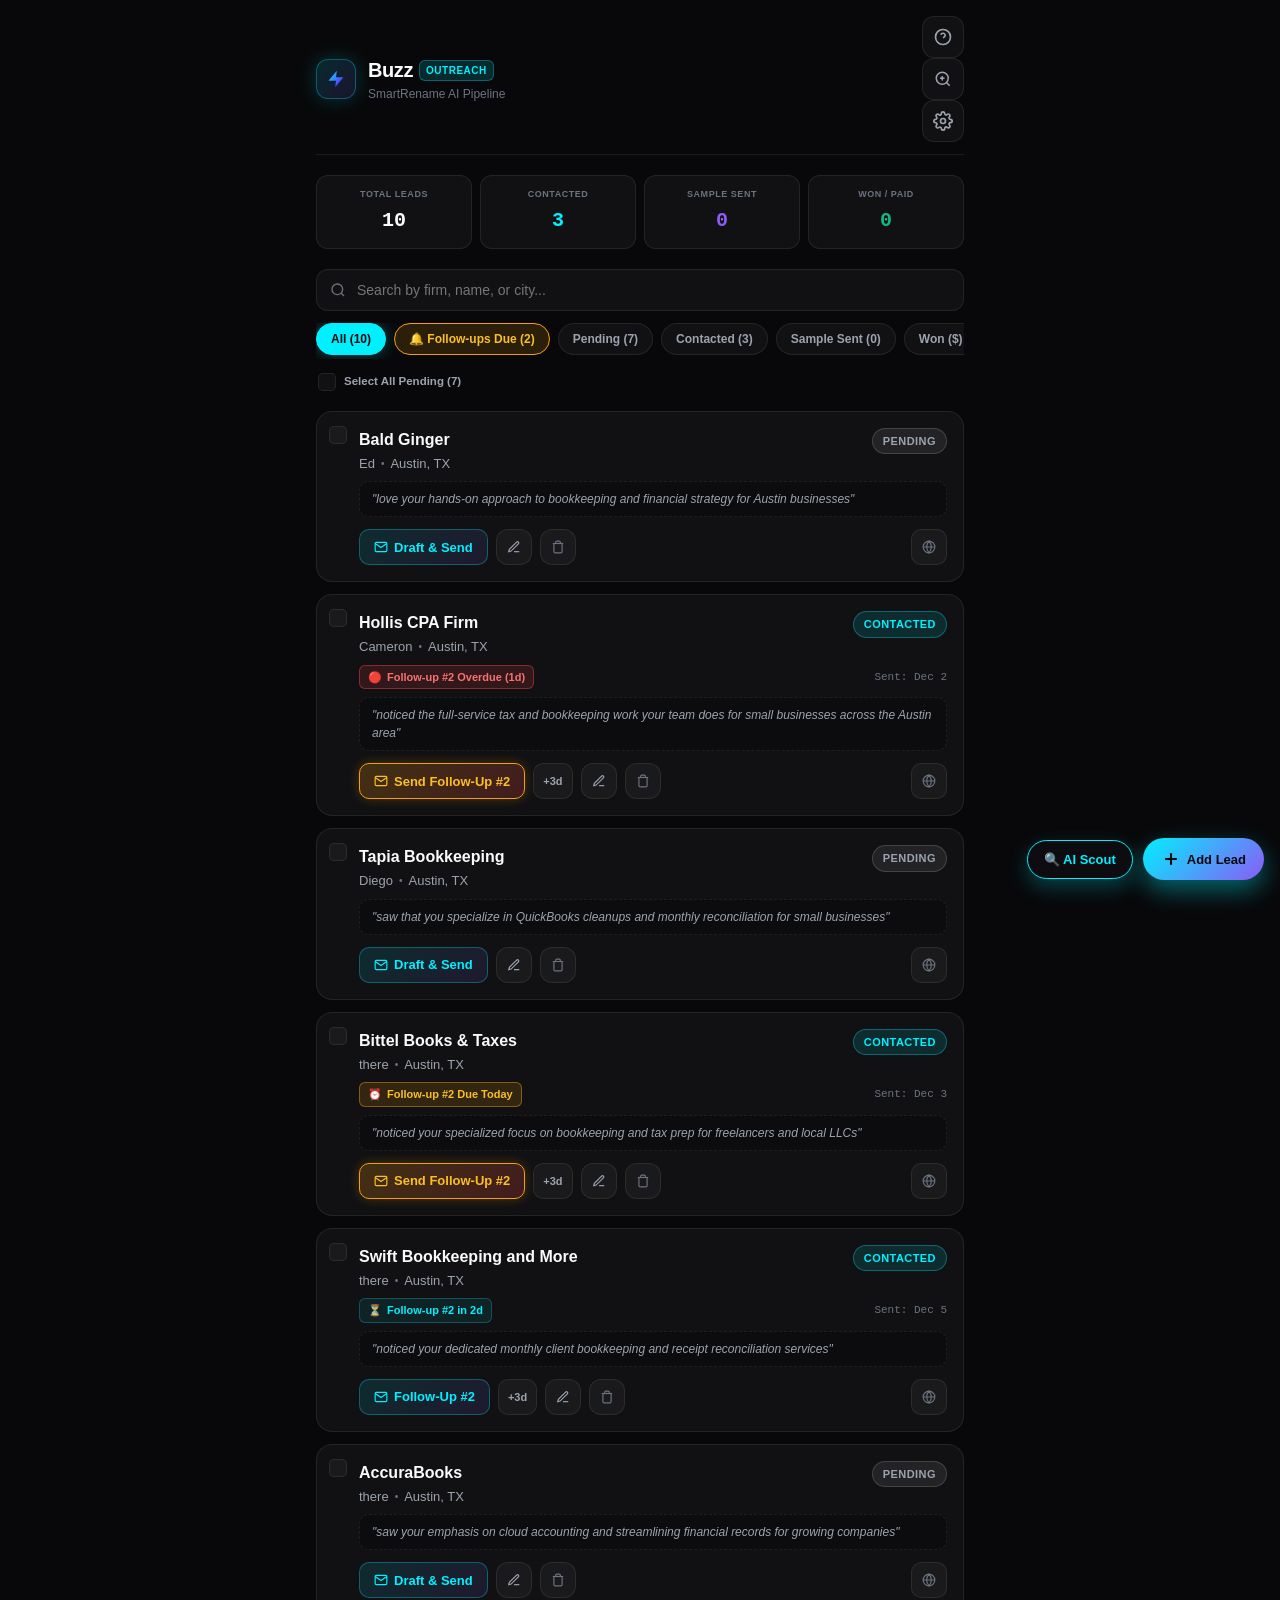
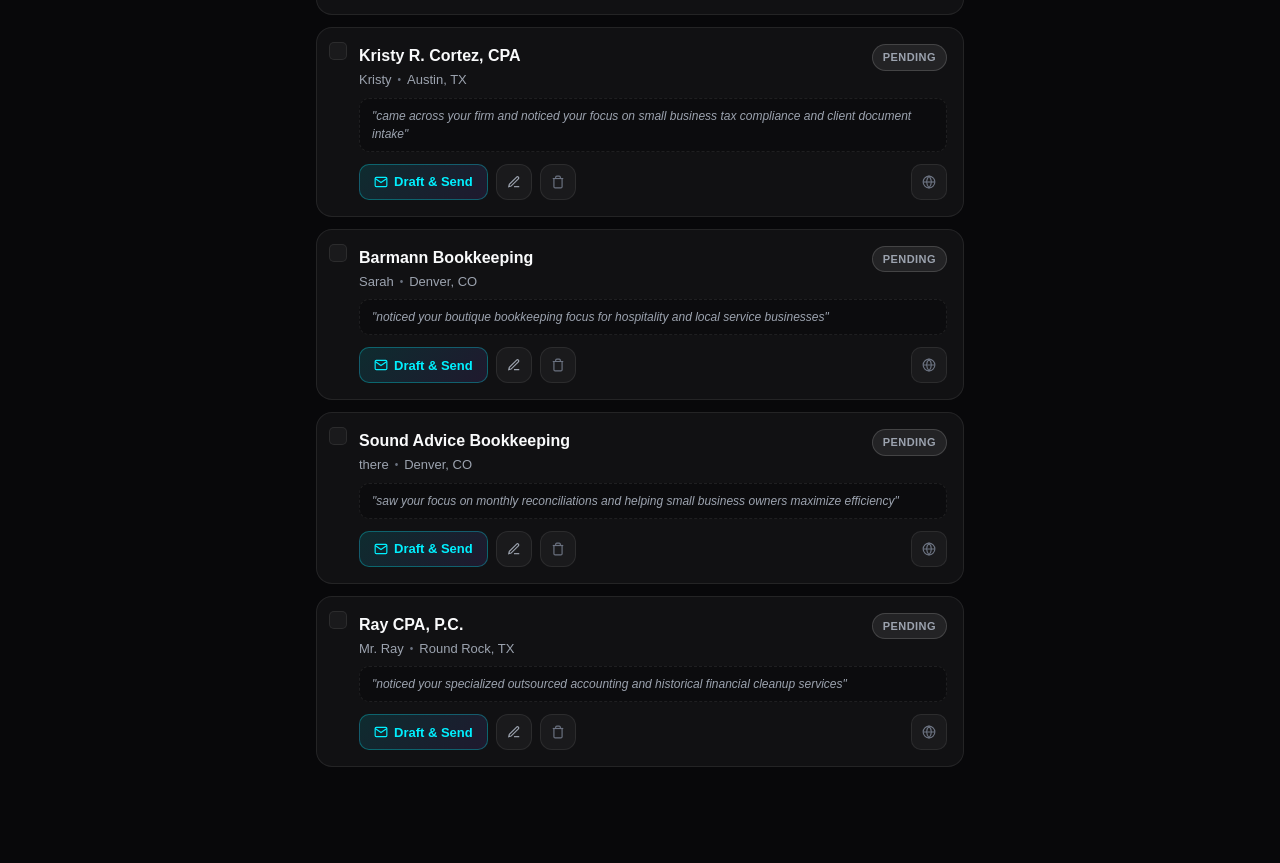
==== commit f8365695: "Add complete in-app How-To & Outreach Guide with cPanel, Gmail, Auto-Pilot, and AI Scout walkthrough" ====
--- a/index.html
+++ b/index.html
@@ -41,6 +41,13 @@
         </div>
       </div>
       <div class="header-actions">
+        <button id="btnOpenHelp" class="icon-btn btn-help-trigger" title="How-To Guide & Instructions">
+          <svg width="18" height="18" viewBox="0 0 24 24" fill="none" stroke="currentColor" stroke-width="2.2">
+            <circle cx="12" cy="12" r="10"></circle>
+            <path d="M9.09 9a3 3 0 0 1 5.83 1c0 2-3 3-3 3"></path>
+            <line x1="12" y1="17" x2="12.01" y2="17"></line>
+          </svg>
+        </button>
         <button id="btnOpenScout" class="icon-btn btn-scout-trigger" title="AI Lead Scout (Find Leads)">
           <svg width="18" height="18" viewBox="0 0 24 24" fill="none" stroke="currentColor" stroke-width="2">
             <circle cx="11" cy="11" r="8"></circle>
@@ -401,6 +408,16 @@
       </div>
 
       <div class="modal-body settings-list">
+        <!-- How-To Guide Quick Access Banner -->
+        <div class="settings-help-banner" id="bannerOpenHelpFromSettings">
+          <div class="help-banner-icon">📖</div>
+          <div class="help-banner-content">
+            <strong>How-To Outreach &amp; Setup Guide</strong>
+            <span>Step-by-step setup for cPanel email, Gmail webhook, and Auto-Pilot campaigns.</span>
+          </div>
+          <button type="button" id="btnOpenHelpFromSettings" class="btn-help-banner-action">Open Guide ➔</button>
+        </div>
+
         <!-- Business Profile Preset Switcher -->
         <div class="settings-group">
           <label class="input-label" for="settingsProfileSelect">Active Business / Campaign Profile</label>
@@ -504,6 +521,7 @@
               <div class="dispatch-guide-header">
                 <span id="dispatchGuideTitle" style="font-weight: 600; font-size: 11px; color: var(--text-secondary);">cPanel Quick Setup:</span>
                 <div style="display: flex; gap: 6px;">
+                  <button type="button" id="btnOpenHelpFromDispatch" class="btn-xs-copy" style="color: var(--accent-cyan); font-weight: 700;">📖 How-To Guide</button>
                   <button type="button" id="btnCopyDispatchScript" class="btn-xs-copy">📋 Copy Code</button>
                   <a id="btnDownloadPhpScript" href="./buzz-send.php" download="buzz-send.php" class="btn-xs-copy" style="text-decoration: none; display: inline-flex; align-items: center;">📥 Download File</a>
                 </div>
@@ -669,6 +687,9 @@
           </button>
         </div>
       </div>
+    </div>
+  </div>
+
   <!-- Modal 5: Auto-Pilot Bulk Campaign Runner -->
   <div id="modalAutoPilot" class="modal-overlay" style="display: none;">
     <div class="modal-sheet modal-sheet-autopilot">
@@ -712,6 +733,328 @@
           <button id="btnResumeAutoPilot" class="btn-secondary" style="display: none;">▶ Resume Campaign</button>
           <button id="btnDoneAutoPilot" class="btn-primary" style="width: 100%; display: none;">✓ Done & Back to Pipeline</button>
         </div>
+      </div>
+    </div>
+  </div>
+
+  <!-- Modal 6: In-App How-To & Outreach Guide -->
+  <div id="modalHowTo" class="modal-overlay" style="display: none;">
+    <div class="modal-sheet modal-sheet-guide">
+      <div class="sheet-handle"></div>
+      
+      <div class="modal-header">
+        <div class="modal-title-group">
+          <h2>📖 How-To Outreach Guide</h2>
+          <span class="email-subtext">Step-by-step instructions for email setup, auto-pilot, and lead scouting</span>
+        </div>
+        <button id="btnCloseHowTo" class="close-btn">&times;</button>
+      </div>
+
+      <!-- Horizontal Tab Navigation Bar -->
+      <div class="guide-nav-strip">
+        <button type="button" class="guide-nav-pill active" data-tab="quickstart">⚡ Quick Start</button>
+        <button type="button" class="guide-nav-pill" data-tab="cpanel">✉️ Option 1: cPanel</button>
+        <button type="button" class="guide-nav-pill" data-tab="gmail">📬 Option 2: Gmail</button>
+        <button type="button" class="guide-nav-pill" data-tab="autopilot">🚀 Auto-Pilot</button>
+        <button type="button" class="guide-nav-pill" data-tab="scout">🔍 AI Scout</button>
+        <button type="button" class="guide-nav-pill" data-tab="mockups">🎨 Mockups</button>
+        <button type="button" class="guide-nav-pill" data-tab="whitelabel">🏢 White-Label</button>
+      </div>
+
+      <div class="modal-body guide-body">
+        <!-- PANE 1: Quick Start -->
+        <div id="guidePane_quickstart" class="guide-pane active">
+          <div class="guide-hero-card">
+            <h3>Welcome to Buzz Outreach! ⚡</h3>
+            <p>Buzz turns cold email into warm client conversations by combining live Google Search lead discovery, Gemini 2.5 Flash personalized copywriting, and custom-branded before/after visual mockups.</p>
+          </div>
+
+          <div class="guide-steps-list">
+            <div class="guide-step-card">
+              <div class="guide-step-header">
+                <span class="guide-step-badge">1</span>
+                <h4>Set Up Direct Email Dispatch</h4>
+              </div>
+              <p>Configure how Buzz sends your emails. If you have a custom domain email on cPanel (e.g. <code>you@yourdomain.com</code>), use <strong>Option 1 (cPanel Bridge)</strong>. If you want to send from Gmail or a Gmail alias, use <strong>Option 2 (Google Apps Script)</strong>.</p>
+              <button type="button" class="guide-action-link" data-switch-tab="cpanel">See cPanel Setup Instructions ➔</button>
+            </div>
+
+            <div class="guide-step-card">
+              <div class="guide-step-header">
+                <span class="guide-step-badge">2</span>
+                <h4>Select or Scout Your Leads</h4>
+              </div>
+              <p>Buzz comes pre-loaded with verified target leads. You can also tap <strong>"🔍 AI Scout"</strong> to find active local businesses in any Country, State, and LGA (City) in real time using Google Search Grounding.</p>
+            </div>
+
+            <div class="guide-step-card">
+              <div class="guide-step-header">
+                <span class="guide-step-badge">3</span>
+                <h4>Send 1-by-1 or Run Auto-Pilot</h4>
+              </div>
+              <p>Tap <strong>"Draft &amp; Send"</strong> on any lead to preview personalized copy and generate a branded visual mockup. Or tap <strong>"Select All Pending"</strong> and launch the <strong>"⚡ Auto-Pilot Campaign"</strong> to dispatch personalized emails with attached mockups hands-free in the background!</p>
+            </div>
+          </div>
+        </div>
+
+        <!-- PANE 2: Option 1: cPanel Setup -->
+        <div id="guidePane_cpanel" class="guide-pane">
+          <div class="guide-hero-card">
+            <h3>Option 1: cPanel PHP Bridge (Recommended) ✉️</h3>
+            <p>Directly sends cold emails from your custom domain email address (e.g. <code>you@yourdomain.com</code>) with attached 1280x720 <code>.jpg</code> visual mockups. Works on any cPanel hosting (Namecheap, Hostinger, Bluehost, GoDaddy, VPS, etc.).</p>
+          </div>
+
+          <div class="guide-steps-list">
+            <div class="guide-step-card">
+              <div class="guide-step-header">
+                <span class="guide-step-badge">Step 1</span>
+                <h4>Get the <code>buzz-send.php</code> Bridge File</h4>
+              </div>
+              <p>Download the production-ready PHP file to your device, or copy its source code:</p>
+              <div class="guide-btn-row">
+                <a href="./buzz-send.php" download="buzz-send.php" class="btn-primary" style="text-decoration: none; font-size: 11.5px; padding: 7px 14px;">📥 Download buzz-send.php</a>
+                <button type="button" id="btnGuideCopyPhp" class="btn-secondary" style="font-size: 11.5px; padding: 7px 14px;">📋 Copy PHP Code</button>
+              </div>
+            </div>
+
+            <div class="guide-step-card">
+              <div class="guide-step-header">
+                <span class="guide-step-badge">Step 2</span>
+                <h4>Upload to cPanel <code>public_html</code></h4>
+              </div>
+              <ol class="guide-ordered-list">
+                <li>Log in to your hosting account and open <strong>cPanel</strong>.</li>
+                <li>Click <strong>File Manager</strong> in the Files section.</li>
+                <li>Double-click to open your <strong><code>public_html</code></strong> folder (this is your website root directory).</li>
+                <li>Click the <strong>Upload</strong> icon at the top toolbar, select <code>buzz-send.php</code>, and wait until the progress bar turns green (100%).</li>
+              </ol>
+              <div class="guide-callout info">
+                💡 <strong>Your Bridge URL is:</strong> <code>https://yourdomain.com/buzz-send.php</code> (replace <em>yourdomain.com</em> with your actual domain name).
+              </div>
+            </div>
+
+            <div class="guide-step-card">
+              <div class="guide-step-header">
+                <span class="guide-step-badge">Step 3</span>
+                <h4>Configure &amp; Test inside Buzz</h4>
+              </div>
+              <ol class="guide-ordered-list">
+                <li>Open <strong>Settings (⚙️)</strong> in Buzz.</li>
+                <li>Set Gateway to: <strong>Method 1: cPanel PHP Bridge</strong>.</li>
+                <li>In <strong>Bridge URL</strong>, enter: <code>https://yourdomain.com/buzz-send.php</code>.</li>
+                <li>In <strong>From Email</strong>, enter your custom email: e.g. <code>you@yourdomain.com</code>.</li>
+                <li>In <strong>From Sender Name</strong>, enter your name: e.g. <code>Korede</code>.</li>
+                <li>Tap <strong>"🧪 Test Direct Dispatch"</strong>. You will immediately receive a test email with an attached mockup in your inbox!</li>
+                <li>Tap <strong>"✓ Save Profile &amp; Settings"</strong>.</li>
+              </ol>
+            </div>
+          </div>
+        </div>
+
+        <!-- PANE 3: Option 2: Gmail Setup -->
+        <div id="guidePane_gmail" class="guide-pane">
+          <div class="guide-hero-card">
+            <h3>Option 2: Google Apps Script (Gmail / Alias) 📬</h3>
+            <p>Dispatches emails directly through your authenticated Google Account (either your personal <code>@gmail.com</code> or any custom domain alias configured in Gmail settings). 100% free serverless webhook.</p>
+          </div>
+
+          <div class="guide-steps-list">
+            <div class="guide-step-card">
+              <div class="guide-step-header">
+                <span class="guide-step-badge">Step 1</span>
+                <h4>Copy Google Apps Script Code</h4>
+              </div>
+              <p>Click below to copy the single-function webhook script to your clipboard:</p>
+              <button type="button" id="btnGuideCopyGoogleScript" class="btn-primary" style="font-size: 11.5px; padding: 7px 14px;">📋 Copy Google Script Code</button>
+            </div>
+
+            <div class="guide-step-card">
+              <div class="guide-step-header">
+                <span class="guide-step-badge">Step 2</span>
+                <h4>Create a Project on Google</h4>
+              </div>
+              <ol class="guide-ordered-list">
+                <li>Open <a href="https://script.google.com" target="_blank" rel="noopener" style="color: var(--accent-cyan);">script.google.com</a> in a new browser tab.</li>
+                <li>Click <strong>+ New project</strong> in the top left.</li>
+                <li>Select all placeholder code in the editor (Ctrl+A), delete it, and paste your copied code.</li>
+                <li>Click the <strong>Save</strong> floppy disk icon (or Ctrl+S).</li>
+              </ol>
+            </div>
+
+            <div class="guide-step-card">
+              <div class="guide-step-header">
+                <span class="guide-step-badge">Step 3</span>
+                <h4>Deploy as Web App</h4>
+              </div>
+              <ol class="guide-ordered-list">
+                <li>In the top right, click <strong>Deploy ➔ New deployment</strong>.</li>
+                <li>Click the gear icon next to "Select type" and pick <strong>Web app</strong>.</li>
+                <li>Set <strong>Execute as:</strong> <code>Me (your@gmail.com)</code>.</li>
+                <li>Set <strong>Who has access:</strong> <code>Anyone</code>.</li>
+                <li>Click <strong>Deploy</strong>. Google will ask for permission: click <em>Authorize access</em>, select your account, click <em>Advanced</em>, then click <em>Go to Untitled project (unsafe)</em>.</li>
+                <li>Copy the generated <strong>Web app URL</strong> (starts with <code>https://script.google.com/macros/s/.../exec</code>).</li>
+              </ol>
+            </div>
+
+            <div class="guide-step-card">
+              <div class="guide-step-header">
+                <span class="guide-step-badge">Step 4</span>
+                <h4>Paste &amp; Save in Buzz</h4>
+              </div>
+              <p>Open Buzz Settings (⚙️), set Gateway Method to <strong>Method 2: Google Apps Script Webhook</strong>, paste your Web app URL, and tap <strong>"🧪 Test Direct Dispatch"</strong>!</p>
+            </div>
+          </div>
+        </div>
+
+        <!-- PANE 4: Auto-Pilot Campaigns -->
+        <div id="guidePane_autopilot" class="guide-pane">
+          <div class="guide-hero-card">
+            <h3>⚡ Auto-Pilot Bulk Outreach Campaign</h3>
+            <p>Run high-converting, personalized cold outreach campaigns across dozens of prospects simultaneously while you relax.</p>
+          </div>
+
+          <div class="guide-steps-list">
+            <div class="guide-step-card">
+              <div class="guide-step-header">
+                <span class="guide-step-badge">1</span>
+                <h4>Batch Selecting Leads</h4>
+              </div>
+              <p>In your leads list, check individual prospect cards or tap <strong>"Select All Pending"</strong> in the top toolbar. A glowing floating action bar will instantly pop up at the bottom showing your selected count.</p>
+            </div>
+
+            <div class="guide-step-card">
+              <div class="guide-step-header">
+                <span class="guide-step-badge">2</span>
+                <h4>Hands-Free Automated Pipeline</h4>
+              </div>
+              <p>When you click <strong>"⚡ Run Auto-Pilot Campaign"</strong>, Buzz's engine sequentially executes 5 automated actions for every prospect:</p>
+              <ul class="guide-bullet-list">
+                <li><strong>AI Personalization:</strong> Generates unique copy referencing the prospect's real company name, city, and services.</li>
+                <li><strong>Branded Visual Mockup:</strong> Dynamically renders a 1280x720 custom before/after graphic.</li>
+                <li><strong>Direct Send:</strong> Sends the email and attachment in the background via your configured bridge.</li>
+                <li><strong>Pipeline Advance:</strong> Moves lead status to <code>Contacted</code> and schedules follow-up in +3 days.</li>
+                <li><strong>Deliverability Cooldown:</strong> Enforces a 2.0s delay between dispatches to keep your sender score at 100%.</li>
+              </ul>
+            </div>
+
+            <div class="guide-step-card">
+              <div class="guide-step-header">
+                <span class="guide-step-badge">3</span>
+                <h4>Live Execution Controls</h4>
+              </div>
+              <p>Watch the real-time progress bar and log items advance from <code>Queued</code> ➔ <code>Sending...</code> ➔ <code>Sent ✓</code>. You can pause or resume at any time.</p>
+            </div>
+          </div>
+        </div>
+
+        <!-- PANE 5: AI Lead Scout -->
+        <div id="guidePane_scout" class="guide-pane">
+          <div class="guide-hero-card">
+            <h3>🔍 AI Lead Scout (Location &amp; Niche Finder)</h3>
+            <p>Find authentic, operating business prospects in any country, state, or LGA/city without paying hundreds of dollars for lead scrapers.</p>
+          </div>
+
+          <div class="guide-steps-list">
+            <div class="guide-step-card">
+              <div class="guide-step-header">
+                <span class="guide-step-badge">1</span>
+                <h4>Define Location Boundaries</h4>
+              </div>
+              <p>Tap <strong>"🔍 AI Scout"</strong> and enter:</p>
+              <ul class="guide-bullet-list">
+                <li><strong>Country:</strong> e.g. Nigeria, United States, United Kingdom, Canada, Australia.</li>
+                <li><strong>State / Region:</strong> e.g. Lagos, Texas, Florida, London.</li>
+                <li><strong>City / LGA:</strong> e.g. Ikeja, Lekki, Austin, Miami, Westminster.</li>
+              </ul>
+            </div>
+
+            <div class="guide-step-card">
+              <div class="guide-step-header">
+                <span class="guide-step-badge">2</span>
+                <h4>Target Any Industry Niche</h4>
+              </div>
+              <p>Pick from pre-set niches (Bookkeepers &amp; CPAs, Law Firms, Real Estate, Clinics, Contractors) or type any custom niche (e.g. <em>Dental Practices</em>, <em>Roofing Companies</em>, <em>Solar Installers</em>).</p>
+            </div>
+
+            <div class="guide-step-card">
+              <div class="guide-step-header">
+                <span class="guide-step-badge">3</span>
+                <h4>Google Search Grounding &amp; 1-Tap Import</h4>
+              </div>
+              <p>Gemini queries the live Google Search index to discover active websites, partner names, and public emails, crafting a custom hook for each. Tap <strong>"✓ Import Discovered Leads"</strong> to instantly populate your pipeline!</p>
+            </div>
+          </div>
+        </div>
+
+        <!-- PANE 6: Visual Pitch Mockups -->
+        <div id="guidePane_mockups" class="guide-pane">
+          <div class="guide-hero-card">
+            <h3>🎨 Visual Pitch Mockup Generator</h3>
+            <p>Why pitch with plain text when you can show clients exactly how you transform their business?</p>
+          </div>
+
+          <div class="guide-steps-list">
+            <div class="guide-step-card">
+              <div class="guide-step-header">
+                <span class="guide-step-badge">1</span>
+                <h4>3 Proven Visual Pitch Concepts</h4>
+              </div>
+              <ul class="guide-bullet-list">
+                <li><strong>Before &amp; After Split Screen:</strong> Illustrates the chaos of their current manual bottlenecks on the left vs your clean, automated solution on the right.</li>
+                <li><strong>Client Portal / Executive Dashboard:</strong> Shows live metrics, extraction speed, and automated client filing queues branded with their company name.</li>
+                <li><strong>Video Demo Preview Card:</strong> Creates a dark glassmorphic video player card with a play button customized with their name ("30-Sec Demo for Sarah at Apex").</li>
+              </ul>
+            </div>
+
+            <div class="guide-step-card">
+              <div class="guide-step-header">
+                <span class="guide-step-badge">2</span>
+                <h4>Single Send vs Bulk Auto-Pilot</h4>
+              </div>
+              <p>In single send mode (via <strong>Draft &amp; Send</strong>), you can preview the generated mockup, download the high-res <code>.jpg</code>, or tap <strong>"📎 Insert Image Note"</strong> to add a P.S. note pointing to the attachment. In Auto-Pilot mode, mockups are rendered and attached to every email automatically!</p>
+            </div>
+          </div>
+        </div>
+
+        <!-- PANE 7: White-Label & Multi-Business -->
+        <div id="guidePane_whitelabel" class="guide-pane">
+          <div class="guide-hero-card">
+            <h3>🏢 Multi-Business &amp; White-Label Setup</h3>
+            <p>Use Buzz to sell SmartRename AI, run client outreach for your digital agency, or white-label it for clients.</p>
+          </div>
+
+          <div class="guide-steps-list">
+            <div class="guide-step-card">
+              <div class="guide-step-header">
+                <span class="guide-step-badge">1</span>
+                <h4>1-Click Business Profile Presets</h4>
+              </div>
+              <p>In <strong>Settings (⚙️)</strong>, select your active campaign profile:</p>
+              <ul class="guide-bullet-list">
+                <li><strong>SmartRename AI (Default):</strong> Document &amp; receipt renaming for bookkeepers/CPAs.</li>
+                <li><strong>Web Design &amp; Digital Agency:</strong> Website redesigns and conversion optimization.</li>
+                <li><strong>SEO &amp; B2B Growth Agency:</strong> Organic rankings and lead generation.</li>
+                <li><strong>Consulting &amp; Professional Services:</strong> Workflow and operational audits.</li>
+                <li><strong>Custom Business:</strong> Enter your own business name, website, value proposition, and offer!</li>
+              </ul>
+            </div>
+
+            <div class="guide-step-card">
+              <div class="guide-step-header">
+                <span class="guide-step-badge">2</span>
+                <h4>Dynamic Pipeline &amp; AI Copy Adaptations</h4>
+              </div>
+              <p>As soon as you switch presets, the header brand, template formulas, and Gemini AI prompts immediately adapt to your chosen industry and offer!</p>
+            </div>
+          </div>
+        </div>
+
+      </div> <!-- End Modal Body -->
+
+      <!-- Footer Quick Action -->
+      <div class="modal-footer guide-footer">
+        <button type="button" id="btnGuideGoSettings" class="btn-primary" style="flex: 1;">⚙️ Open Settings to Configure</button>
+        <button type="button" id="btnGuideCloseBottom" class="btn-secondary">Close Guide</button>
       </div>
     </div>
   </div>
--- a/style.css
+++ b/style.css
@@ -1827,3 +1827,273 @@
   border-radius: 4px;
   font-size: 10.5px;
 }
+
+/* ==========================================================================
+   How-To Guide Modal & In-App Instructions UI
+   ========================================================================== */
+.modal-sheet-guide {
+  max-width: 600px;
+  max-height: 90vh;
+  display: flex;
+  flex-direction: column;
+}
+
+.guide-nav-strip {
+  display: flex;
+  gap: 6px;
+  overflow-x: auto;
+  padding: 10px 16px;
+  background: rgba(0, 0, 0, 0.25);
+  border-bottom: 1px solid var(--border-subtle);
+  scrollbar-width: none;
+  -webkit-overflow-scrolling: touch;
+}
+
+.guide-nav-strip::-webkit-scrollbar {
+  display: none;
+}
+
+.guide-nav-pill {
+  background: var(--bg-surface);
+  border: 1px solid var(--border-subtle);
+  color: var(--text-secondary);
+  font-size: 11px;
+  font-weight: 700;
+  padding: 6px 12px;
+  border-radius: 20px;
+  cursor: pointer;
+  white-space: nowrap;
+  transition: all 0.15s ease;
+}
+
+.guide-nav-pill:hover {
+  background: rgba(0, 240, 255, 0.08);
+  color: var(--text-primary);
+  border-color: rgba(0, 240, 255, 0.3);
+}
+
+.guide-nav-pill.active {
+  background: linear-gradient(135deg, rgba(0, 240, 255, 0.2), rgba(139, 92, 246, 0.2));
+  color: var(--accent-cyan);
+  border-color: var(--accent-cyan);
+  box-shadow: 0 0 10px rgba(0, 240, 255, 0.25);
+}
+
+.guide-body {
+  flex: 1;
+  overflow-y: auto;
+  padding: 16px;
+}
+
+.guide-pane {
+  display: none;
+  animation: fadeInPane 0.2s ease-out forwards;
+}
+
+.guide-pane.active {
+  display: block;
+}
+
+@keyframes fadeInPane {
+  from { opacity: 0; transform: translateY(4px); }
+  to { opacity: 1; transform: translateY(0); }
+}
+
+.guide-hero-card {
+  background: linear-gradient(135deg, rgba(0, 240, 255, 0.08), rgba(139, 92, 246, 0.08));
+  border: 1px solid rgba(0, 240, 255, 0.25);
+  border-radius: 12px;
+  padding: 14px 16px;
+  margin-bottom: 16px;
+}
+
+.guide-hero-card h3 {
+  font-size: 15px;
+  font-weight: 700;
+  color: #FFF;
+  margin-bottom: 6px;
+}
+
+.guide-hero-card p {
+  font-size: 12px;
+  color: var(--text-secondary);
+  line-height: 1.5;
+  margin: 0;
+}
+
+.guide-steps-list {
+  display: flex;
+  flex-direction: column;
+  gap: 12px;
+}
+
+.guide-step-card {
+  background: var(--bg-surface);
+  border: 1px solid var(--border-subtle);
+  border-radius: 12px;
+  padding: 14px;
+  transition: border-color 0.2s ease;
+}
+
+.guide-step-card:hover {
+  border-color: rgba(0, 240, 255, 0.3);
+}
+
+.guide-step-header {
+  display: flex;
+  align-items: center;
+  gap: 10px;
+  margin-bottom: 8px;
+}
+
+.guide-step-badge {
+  background: linear-gradient(135deg, var(--accent-cyan), var(--accent-purple));
+  color: #080B11;
+  font-size: 11px;
+  font-weight: 900;
+  padding: 2px 8px;
+  border-radius: 12px;
+}
+
+.guide-step-header h4 {
+  font-size: 13.5px;
+  font-weight: 700;
+  color: var(--text-primary);
+  margin: 0;
+}
+
+.guide-step-card p {
+  font-size: 12px;
+  color: var(--text-secondary);
+  line-height: 1.5;
+  margin-bottom: 8px;
+}
+
+.guide-step-card code {
+  color: var(--accent-cyan);
+  background: rgba(0, 240, 255, 0.1);
+  padding: 2px 5px;
+  border-radius: 4px;
+  font-size: 11.5px;
+}
+
+.guide-btn-row {
+  display: flex;
+  flex-wrap: wrap;
+  gap: 8px;
+  margin-top: 10px;
+}
+
+.guide-ordered-list, .guide-bullet-list {
+  margin: 8px 0;
+  padding-left: 20px;
+  font-size: 12px;
+  color: var(--text-secondary);
+  line-height: 1.6;
+}
+
+.guide-ordered-list li, .guide-bullet-list li {
+  margin-bottom: 6px;
+}
+
+.guide-callout {
+  border-radius: 8px;
+  padding: 10px 12px;
+  font-size: 11.5px;
+  line-height: 1.4;
+  margin-top: 10px;
+}
+
+.guide-callout.info {
+  background: rgba(0, 240, 255, 0.08);
+  border: 1px solid rgba(0, 240, 255, 0.25);
+  color: #CFFAFE;
+}
+
+.guide-action-link {
+  background: none;
+  border: none;
+  color: var(--accent-cyan);
+  font-size: 11.5px;
+  font-weight: 700;
+  padding: 0;
+  cursor: pointer;
+  margin-top: 4px;
+  text-decoration: underline;
+  display: inline-block;
+}
+
+.guide-action-link:hover {
+  color: #FFF;
+}
+
+.guide-footer {
+  padding: 12px 16px;
+  border-top: 1px solid var(--border-subtle);
+  display: flex;
+  gap: 8px;
+  background: var(--bg-card);
+}
+
+/* Settings Modal Help Banner */
+.settings-help-banner {
+  background: linear-gradient(135deg, rgba(0, 240, 255, 0.1), rgba(139, 92, 246, 0.1));
+  border: 1px solid rgba(0, 240, 255, 0.3);
+  border-radius: 12px;
+  padding: 12px;
+  display: flex;
+  align-items: center;
+  gap: 12px;
+  margin-bottom: 14px;
+  cursor: pointer;
+  transition: all 0.2s ease;
+}
+
+.settings-help-banner:hover {
+  background: linear-gradient(135deg, rgba(0, 240, 255, 0.16), rgba(139, 92, 246, 0.16));
+  border-color: var(--accent-cyan);
+  box-shadow: 0 4px 16px rgba(0, 240, 255, 0.15);
+}
+
+.help-banner-icon {
+  font-size: 24px;
+  flex-shrink: 0;
+}
+
+.help-banner-content {
+  flex: 1;
+  display: flex;
+  flex-direction: column;
+  gap: 2px;
+}
+
+.help-banner-content strong {
+  font-size: 12.5px;
+  color: #FFF;
+}
+
+.help-banner-content span {
+  font-size: 11px;
+  color: var(--text-muted);
+  line-height: 1.35;
+}
+
+.btn-help-banner-action {
+  background: var(--accent-cyan);
+  color: #080B11;
+  font-size: 11px;
+  font-weight: 800;
+  border: none;
+  padding: 6px 10px;
+  border-radius: 8px;
+  cursor: pointer;
+  white-space: nowrap;
+}
+
+.btn-help-trigger {
+  color: var(--text-secondary);
+}
+
+.btn-help-trigger:hover {
+  color: var(--accent-cyan);
+}
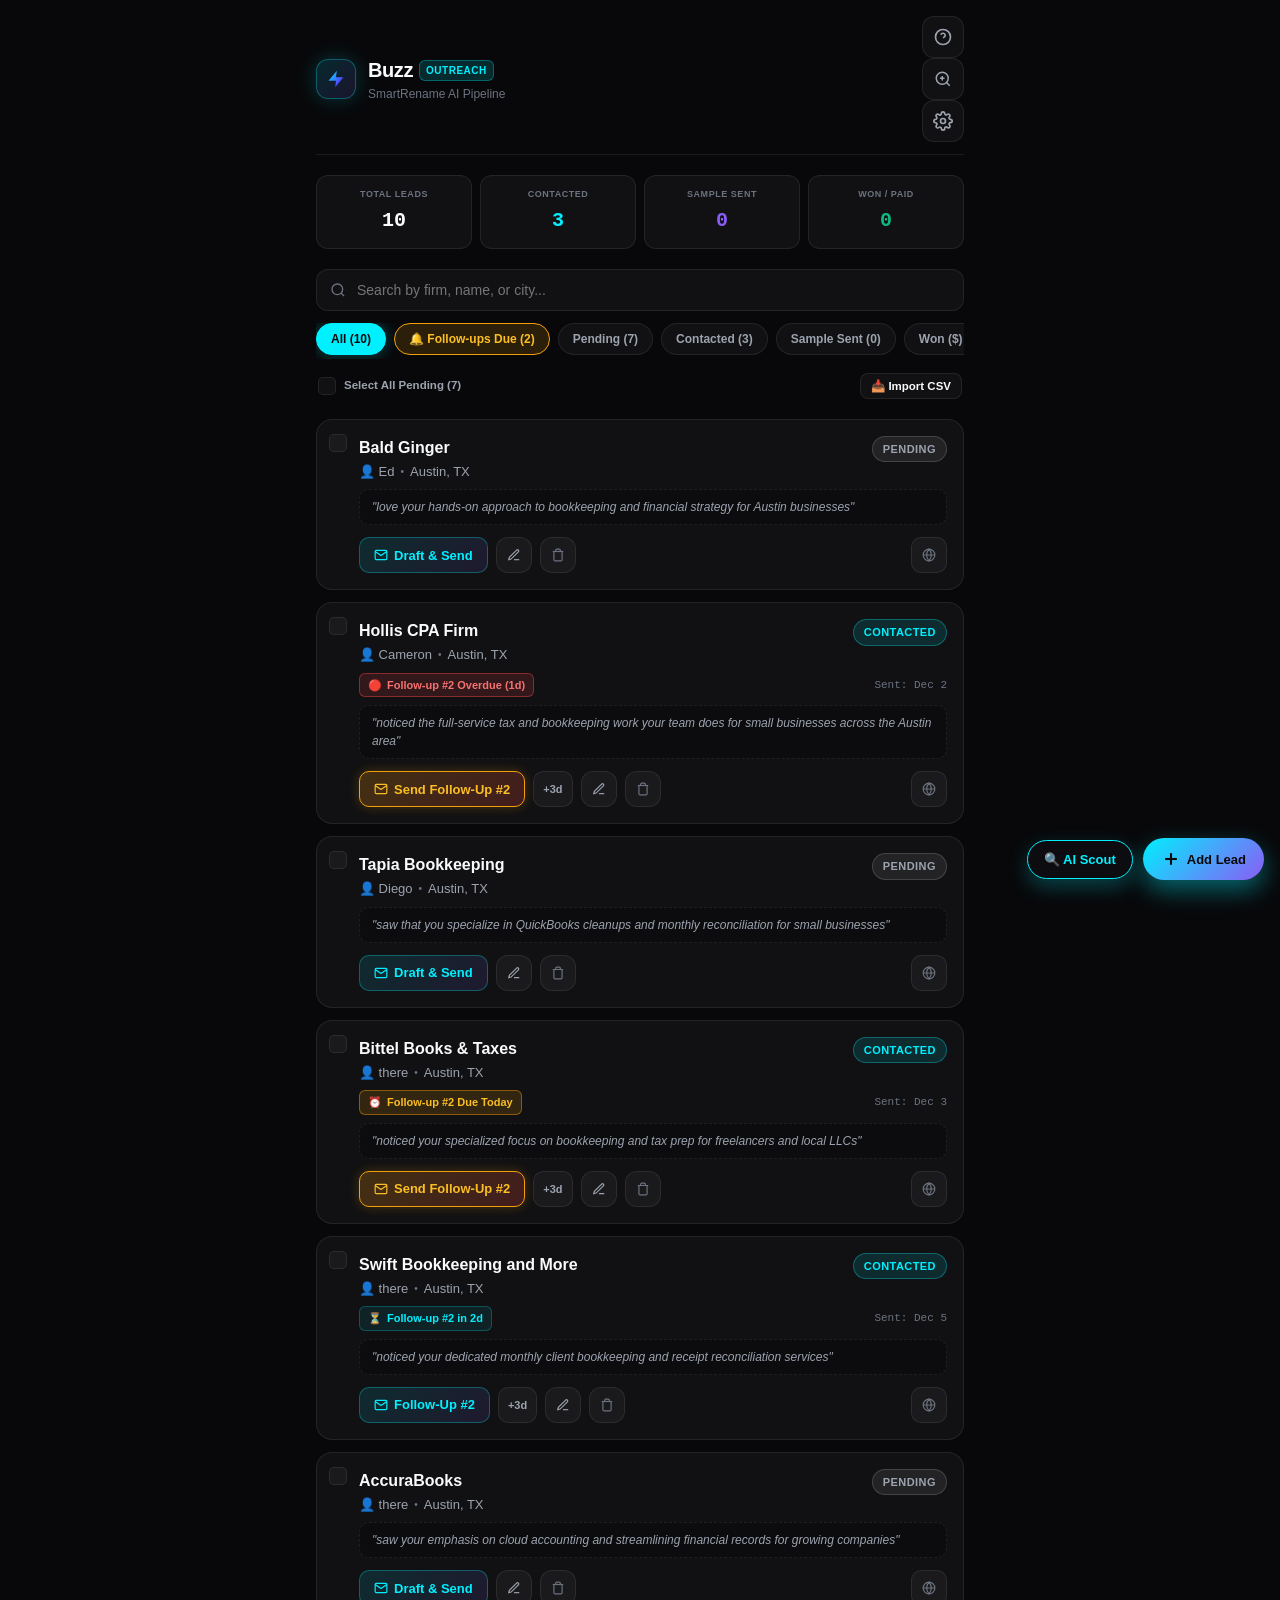
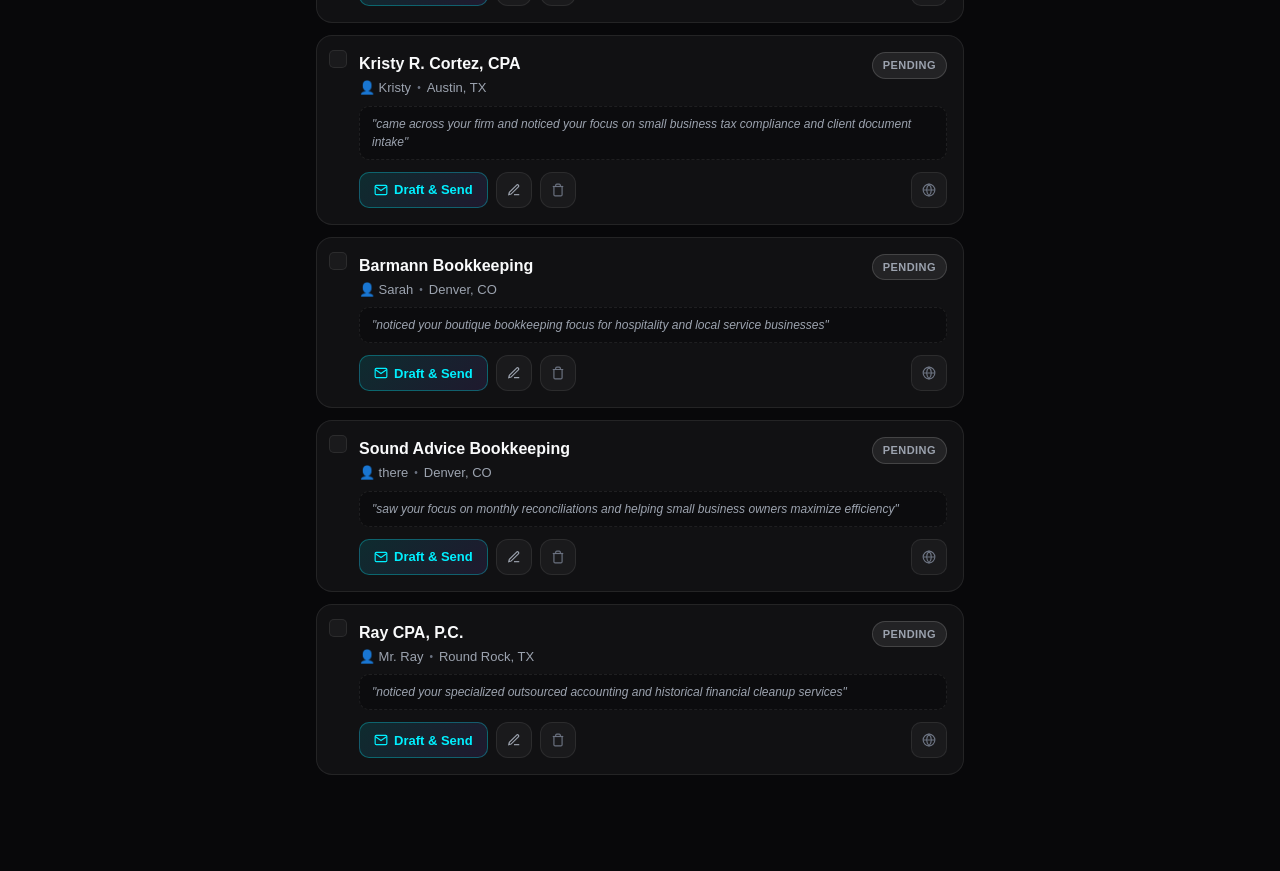
==== commit 84f84b66: "Implement Universal B2B CSV Importer, IndexedDB storage engine, and update KDP ebooks" ====
--- a/index.html
+++ b/index.html
@@ -15,7 +15,7 @@
   <link rel="icon" type="image/svg+xml" href="./icon.svg">
 
   <!-- Stylesheet -->
-  <link rel="stylesheet" href="./style.css">
+  <link rel="stylesheet" href="./style.css?v=22">
 </head>
 <body>
   <!-- App Container -->
@@ -112,9 +112,14 @@
           <input type="checkbox" id="chkSelectAllLeads" class="custom-checkbox" />
           <span id="lblSelectAll">Select All Pending (<span id="countSelectablePending">10</span>)</span>
         </label>
-        <button id="btnTriggerAutoPilotTop" type="button" class="btn-autopilot-sm" style="display: none;">
-          <span>⚡ Auto-Pilot Bulk Send (<span id="bulkCountBadgeTop">0</span>)</span>
-        </button>
+        <div style="display: flex; gap: 8px; align-items: center;">
+          <button id="btnOpenCsvImport" type="button" class="btn-action-outline-sm" title="Import B2B leads from Apollo, LinkedIn or CSV">
+            <span>📥 Import CSV</span>
+          </button>
+          <button id="btnTriggerAutoPilotTop" type="button" class="btn-autopilot-sm" style="display: none;">
+            <span>⚡ Auto-Pilot Bulk Send (<span id="bulkCountBadgeTop">0</span>)</span>
+          </button>
+        </div>
       </div>
     </section>
 
@@ -123,10 +128,17 @@
       <div id="leadsList" class="leads-list">
         <!-- Injected via JavaScript -->
       </div>
+      
+      <!-- Pagination / Progressive Load Strip -->
+      <div id="paginationBar" class="pagination-bar" style="display: none;">
+        <span id="paginationInfo" class="pagination-info">Showing 40 of 2,500 leads</span>
+        <button id="btnLoadMoreLeads" type="button" class="btn-load-more">Load More Prospects ▾</button>
+      </div>
+
       <div id="emptyState" class="empty-state" style="display: none;">
         <div class="empty-icon">📂</div>
         <h3>No Prospects Found</h3>
-        <p>Try clearing your search or add a new lead below.</p>
+        <p>Try clearing your search or import new leads above.</p>
       </div>
     </main>
 
@@ -347,9 +359,14 @@
             <input type="text" id="formFirstName" class="text-input" placeholder="e.g. Sarah" />
           </div>
           <div class="form-group">
-            <label class="input-label" for="formLocation">Location</label>
-            <input type="text" id="formLocation" class="text-input" placeholder="e.g. Austin, TX" />
-          </div>
+            <label class="input-label" for="formJobTitle">Job Title / Role</label>
+            <input type="text" id="formJobTitle" class="text-input" placeholder="e.g. CEO / Founder" />
+          </div>
+        </div>
+
+        <div class="form-group">
+          <label class="input-label" for="formLocation">Location</label>
+          <input type="text" id="formLocation" class="text-input" placeholder="e.g. Austin, TX" />
         </div>
 
         <div class="form-group">
@@ -548,6 +565,15 @@
         <hr class="settings-divider" />
 
         <!-- Data Portability -->
+        <button id="btnOpenCsvFromSettings" type="button" class="btn-primary" style="width: 100%; margin-bottom: 12px; display: flex; align-items: center; justify-content: center; gap: 8px;">
+          <svg width="18" height="18" viewBox="0 0 24 24" fill="none" stroke="currentColor" stroke-width="2">
+            <path d="M21 15v4a2 2 0 0 1-2 2H5a2 2 0 0 1-2-2v-4"></path>
+            <polyline points="17 8 12 3 7 8"></polyline>
+            <line x1="12" y1="3" x2="12" y2="15"></line>
+          </svg>
+          <span>📥 Bulk Import Leads from CSV (Apollo, LinkedIn)</span>
+        </button>
+
         <div class="settings-actions-grid">
           <button id="btnExportData" class="btn-secondary">
             <svg width="16" height="16" viewBox="0 0 24 24" fill="none" stroke="currentColor" stroke-width="2">
@@ -1059,13 +1085,125 @@
     </div>
   </div>
 
+  <!-- Modal 7: Universal B2B CSV / Excel Importer -->
+  <div id="modalCsvImport" class="modal-overlay" style="display: none;">
+    <div class="modal-sheet modal-sheet-importer">
+      <div class="sheet-handle"></div>
+      
+      <div class="modal-header">
+        <div class="modal-title-group">
+          <h2>📥 Universal B2B CSV Importer</h2>
+          <span class="email-subtext">Import Apollo.io, LinkedIn, ZoomInfo, or custom B2B lead lists</span>
+        </div>
+        <button id="btnCloseCsvImport" class="close-btn">&times;</button>
+      </div>
+
+      <div class="modal-body csv-import-body">
+        <!-- Step 1: Upload Dropzone -->
+        <div id="csvUploadArea" class="csv-dropzone">
+          <input type="file" id="inputCsvFile" accept=".csv, .tsv, .txt" style="display: none;" />
+          <div class="dropzone-icon">📊</div>
+          <h3>Drag &amp; Drop your B2B Leads CSV</h3>
+          <p>Works seamlessly with Apollo.io, LinkedIn Sales Navigator, ZoomInfo, Google Maps &amp; custom CSVs</p>
+          <button type="button" id="btnBrowseCsv" class="btn-primary" style="margin-top: 14px; padding: 9px 20px; font-size: 13px;">
+            📁 Select CSV File
+          </button>
+        </div>
+
+        <!-- Step 2: Mapping & Preview Area (Initially Hidden) -->
+        <div id="csvMappingArea" style="display: none;">
+          <div class="csv-file-badge">
+            <span class="badge-icon">📄</span>
+            <span id="csvFileName" class="badge-filename">leads.csv</span>
+            <span id="csvTotalRows" class="badge-rows">0 rows detected</span>
+            <button type="button" id="btnChangeCsvFile" class="btn-xs-link">Change File</button>
+          </div>
+
+          <div class="import-options-card">
+            <label class="import-checkbox-label">
+              <input type="checkbox" id="chkFilterDecisionMakers" class="custom-checkbox" />
+              <span>
+                <strong>🎯 Only Import Decision-Makers</strong>
+                <small>Filter for CEOs, CTOs, Founders, MDs, Owners, Directors, and VPs</small>
+              </span>
+            </label>
+            <label class="import-checkbox-label" style="margin-top: 8px;">
+              <input type="checkbox" id="chkSkipExistingEmails" class="custom-checkbox" checked />
+              <span>
+                <strong>🛡️ Skip Existing Duplicates</strong>
+                <small>Exclude leads whose email is already in your pipeline</small>
+              </span>
+            </label>
+          </div>
+
+          <label class="input-label" style="margin-top: 16px; margin-bottom: 8px; color: var(--accent-cyan);">
+            Column Field Mapping
+          </label>
+          <div class="mapping-grid">
+            <div class="mapping-field">
+              <label for="mapFirmName">Company / Firm Name *</label>
+              <select id="mapFirmName" class="text-input select-input"></select>
+            </div>
+            <div class="mapping-field">
+              <label for="mapFirstName">Contact First Name *</label>
+              <select id="mapFirstName" class="text-input select-input"></select>
+            </div>
+            <div class="mapping-field">
+              <label for="mapJobTitle">Job Title / Role</label>
+              <select id="mapJobTitle" class="text-input select-input"></select>
+            </div>
+            <div class="mapping-field">
+              <label for="mapEmail">Direct Email *</label>
+              <select id="mapEmail" class="text-input select-input"></select>
+            </div>
+            <div class="mapping-field">
+              <label for="mapLocation">City / Location</label>
+              <select id="mapLocation" class="text-input select-input"></select>
+            </div>
+            <div class="mapping-field">
+              <label for="mapWebsite">Website URL</label>
+              <select id="mapWebsite" class="text-input select-input"></select>
+            </div>
+          </div>
+
+          <!-- Preview Table -->
+          <label class="input-label" style="margin-top: 16px; margin-bottom: 6px;">
+            Preview Mapped Data (First 3 Rows)
+          </label>
+          <div class="csv-preview-wrapper">
+            <table class="csv-preview-table" id="csvPreviewTable">
+              <thead>
+                <tr>
+                  <th>Company</th>
+                  <th>Name</th>
+                  <th>Job Title</th>
+                  <th>Email</th>
+                  <th>Location</th>
+                </tr>
+              </thead>
+              <tbody id="csvPreviewTbody"></tbody>
+            </table>
+          </div>
+
+          <div class="modal-footer" style="padding: 16px 0 0 0; display: flex; gap: 8px;">
+            <button type="button" id="btnCancelCsvImport" class="btn-secondary">Cancel</button>
+            <button type="button" id="btnConfirmCsvImport" class="btn-primary" style="flex: 1;">
+              <span class="ai-sparkle">⚡</span>
+              <span id="btnConfirmCsvText">Ingest Leads into Pipeline</span>
+            </button>
+          </div>
+        </div>
+      </div>
+    </div>
+  </div>
+
   <!-- Toast Notification -->
   <div id="toast" class="toast" style="display: none;">
     <span id="toastMsg">Action completed</span>
   </div>
 
   <!-- Scripts -->
-  <script src="./app.js"></script>
+  <script src="./app.js?v=22"></script>
   <script>
     // Register Service Worker for PWA
     if ('serviceWorker' in navigator) {
--- a/style.css
+++ b/style.css
@@ -1832,57 +1832,77 @@
    How-To Guide Modal & In-App Instructions UI
    ========================================================================== */
 .modal-sheet-guide {
-  max-width: 600px;
+  max-width: 620px;
   max-height: 90vh;
   display: flex;
   flex-direction: column;
+  padding: 16px 20px calc(20px + var(--safe-bottom)) 20px;
+}
+
+.modal-sheet-guide .modal-header {
+  margin-bottom: 12px;
+  flex-shrink: 0;
+}
+
+.modal-sheet-guide .email-subtext {
+  display: block;
+  margin-top: 4px;
+  line-height: 1.4;
 }
 
 .guide-nav-strip {
   display: flex;
-  gap: 6px;
-  overflow-x: auto;
-  padding: 10px 16px;
-  background: rgba(0, 0, 0, 0.25);
-  border-bottom: 1px solid var(--border-subtle);
-  scrollbar-width: none;
-  -webkit-overflow-scrolling: touch;
-}
-
-.guide-nav-strip::-webkit-scrollbar {
-  display: none;
+  flex-wrap: wrap;
+  align-items: center;
+  gap: 8px;
+  padding: 10px 12px;
+  background: rgba(255, 255, 255, 0.03);
+  border: 1px solid var(--border-subtle);
+  border-radius: 14px;
+  margin-bottom: 16px;
+  flex-shrink: 0;
+  box-sizing: border-box;
 }
 
 .guide-nav-pill {
   background: var(--bg-surface);
   border: 1px solid var(--border-subtle);
   color: var(--text-secondary);
-  font-size: 11px;
-  font-weight: 700;
-  padding: 6px 12px;
+  font-size: 11.5px;
+  font-weight: 700;
+  padding: 7px 13px;
   border-radius: 20px;
   cursor: pointer;
   white-space: nowrap;
-  transition: all 0.15s ease;
+  transition: all 0.18s ease;
+  display: inline-flex;
+  align-items: center;
+  justify-content: center;
+  gap: 5px;
+  line-height: 1.2;
+  box-sizing: border-box;
 }
 
 .guide-nav-pill:hover {
-  background: rgba(0, 240, 255, 0.08);
-  color: var(--text-primary);
-  border-color: rgba(0, 240, 255, 0.3);
+  background: rgba(0, 240, 255, 0.1);
+  color: #FFF;
+  border-color: rgba(0, 240, 255, 0.4);
+  transform: translateY(-1px);
 }
 
 .guide-nav-pill.active {
-  background: linear-gradient(135deg, rgba(0, 240, 255, 0.2), rgba(139, 92, 246, 0.2));
+  background: linear-gradient(135deg, rgba(0, 240, 255, 0.25), rgba(139, 92, 246, 0.25));
   color: var(--accent-cyan);
   border-color: var(--accent-cyan);
-  box-shadow: 0 0 10px rgba(0, 240, 255, 0.25);
+  box-shadow: 0 0 12px rgba(0, 240, 255, 0.3);
+  font-weight: 800;
+  transform: translateY(-1px);
 }
 
 .guide-body {
   flex: 1;
   overflow-y: auto;
-  padding: 16px;
+  padding: 4px 2px 16px 2px;
 }
 
 .guide-pane {
@@ -2097,3 +2117,275 @@
 .btn-help-trigger:hover {
   color: var(--accent-cyan);
 }
+
+/* ==========================================================================
+   Universal B2B CSV / Excel Importer & Pagination Styles
+   ========================================================================== */
+
+.btn-action-outline-sm {
+  background: rgba(255, 255, 255, 0.04);
+  border: 1px solid var(--border-subtle);
+  color: var(--text-primary);
+  font-size: 11.5px;
+  font-weight: 600;
+  padding: 5px 10px;
+  border-radius: 8px;
+  cursor: pointer;
+  display: inline-flex;
+  align-items: center;
+  gap: 5px;
+  transition: all 0.2s ease;
+  white-space: nowrap;
+}
+
+.btn-action-outline-sm:hover {
+  border-color: var(--accent-cyan);
+  color: var(--accent-cyan);
+  background: rgba(0, 240, 255, 0.06);
+}
+
+/* CSV Dropzone */
+.csv-dropzone {
+  border: 2px dashed rgba(0, 240, 255, 0.35);
+  background: rgba(0, 240, 255, 0.02);
+  border-radius: 14px;
+  padding: 36px 20px;
+  text-align: center;
+  cursor: pointer;
+  transition: all 0.25s ease;
+  margin-bottom: 8px;
+}
+
+.csv-dropzone.dragover {
+  border-color: var(--accent-cyan);
+  background: rgba(0, 240, 255, 0.10);
+  transform: scale(0.99);
+}
+
+.csv-dropzone .dropzone-icon {
+  font-size: 38px;
+  margin-bottom: 10px;
+}
+
+.csv-dropzone h3 {
+  font-size: 15px;
+  font-weight: 700;
+  color: #FFF;
+  margin-bottom: 4px;
+}
+
+.csv-dropzone p {
+  font-size: 12px;
+  color: var(--text-muted);
+  max-width: 380px;
+  margin: 0 auto;
+  line-height: 1.4;
+}
+
+/* File Badge */
+.csv-file-badge {
+  display: flex;
+  align-items: center;
+  gap: 8px;
+  background: var(--bg-surface);
+  border: 1px solid var(--border-subtle);
+  border-radius: 10px;
+  padding: 8px 12px;
+  margin-bottom: 12px;
+}
+
+.csv-file-badge .badge-filename {
+  font-size: 12.5px;
+  font-weight: 600;
+  color: var(--text-primary);
+  flex: 1;
+  overflow: hidden;
+  text-overflow: ellipsis;
+  white-space: nowrap;
+}
+
+.csv-file-badge .badge-rows {
+  font-size: 11px;
+  background: rgba(0, 240, 255, 0.12);
+  color: var(--accent-cyan);
+  padding: 2px 8px;
+  border-radius: 6px;
+  font-weight: 700;
+}
+
+.btn-xs-link {
+  background: transparent;
+  border: none;
+  color: var(--text-muted);
+  font-size: 11px;
+  cursor: pointer;
+  text-decoration: underline;
+  padding: 2px 4px;
+}
+
+.btn-xs-link:hover {
+  color: var(--accent-danger);
+}
+
+/* Options Card */
+.import-options-card {
+  background: rgba(255, 255, 255, 0.02);
+  border: 1px solid var(--border-subtle);
+  border-radius: 10px;
+  padding: 10px 14px;
+  margin-bottom: 12px;
+}
+
+.import-checkbox-label {
+  display: flex;
+  align-items: flex-start;
+  gap: 10px;
+  cursor: pointer;
+  user-select: none;
+}
+
+.import-checkbox-label span {
+  display: flex;
+  flex-direction: column;
+  gap: 1px;
+}
+
+.import-checkbox-label strong {
+  font-size: 12px;
+  color: var(--text-primary);
+}
+
+.import-checkbox-label small {
+  font-size: 10.5px;
+  color: var(--text-muted);
+}
+
+/* Mapping Grid */
+.mapping-grid {
+  display: grid;
+  grid-template-columns: 1fr 1fr;
+  gap: 10px;
+  margin-bottom: 12px;
+}
+
+@media (max-width: 520px) {
+  .mapping-grid {
+    grid-template-columns: 1fr;
+  }
+}
+
+.mapping-field {
+  display: flex;
+  flex-direction: column;
+  gap: 4px;
+}
+
+.mapping-field label {
+  font-size: 11px;
+  font-weight: 600;
+  color: var(--text-secondary);
+}
+
+.mapping-field select {
+  font-size: 12px;
+  padding: 7px 10px;
+}
+
+/* CSV Preview Table */
+.csv-preview-wrapper {
+  background: #0B0E14;
+  border: 1px solid var(--border-subtle);
+  border-radius: 10px;
+  overflow-x: auto;
+  margin-bottom: 14px;
+  max-height: 180px;
+}
+
+.csv-preview-table {
+  width: 100%;
+  border-collapse: collapse;
+  font-size: 11px;
+  font-family: var(--font-mono);
+  text-align: left;
+}
+
+.csv-preview-table th {
+  background: rgba(255, 255, 255, 0.05);
+  color: var(--accent-cyan);
+  padding: 8px 10px;
+  font-weight: 600;
+  border-bottom: 1px solid var(--border-subtle);
+  white-space: nowrap;
+  position: sticky;
+  top: 0;
+  z-index: 2;
+}
+
+.csv-preview-table td {
+  padding: 7px 10px;
+  color: var(--text-secondary);
+  border-bottom: 1px solid rgba(255, 255, 255, 0.04);
+  white-space: nowrap;
+  max-width: 180px;
+  overflow: hidden;
+  text-overflow: ellipsis;
+}
+
+.csv-preview-table tr:last-child td {
+  border-bottom: none;
+}
+
+/* Lead Role Badge */
+.lead-role-pill {
+  background: rgba(139, 92, 246, 0.16);
+  color: #C4B5FD;
+  border: 1px solid rgba(139, 92, 246, 0.35);
+  font-size: 10px;
+  font-weight: 700;
+  padding: 1px 6px;
+  border-radius: 5px;
+  display: inline-flex;
+  align-items: center;
+  letter-spacing: 0.2px;
+  vertical-align: middle;
+}
+
+/* Pagination Strip */
+.pagination-bar {
+  display: flex;
+  flex-direction: column;
+  align-items: center;
+  gap: 8px;
+  margin-top: 16px;
+  padding: 12px 16px;
+  background: var(--bg-surface);
+  border: 1px solid var(--border-subtle);
+  border-radius: 12px;
+  text-align: center;
+}
+
+.pagination-info {
+  font-size: 11.5px;
+  color: var(--text-muted);
+  font-weight: 500;
+}
+
+.btn-load-more {
+  width: 100%;
+  max-width: 280px;
+  background: rgba(0, 240, 255, 0.08);
+  border: 1px solid rgba(0, 240, 255, 0.25);
+  color: var(--accent-cyan);
+  font-size: 12px;
+  font-weight: 700;
+  padding: 8px 16px;
+  border-radius: 8px;
+  cursor: pointer;
+  transition: all 0.2s ease;
+}
+
+.btn-load-more:hover {
+  background: var(--accent-cyan);
+  color: #080B11;
+}
+
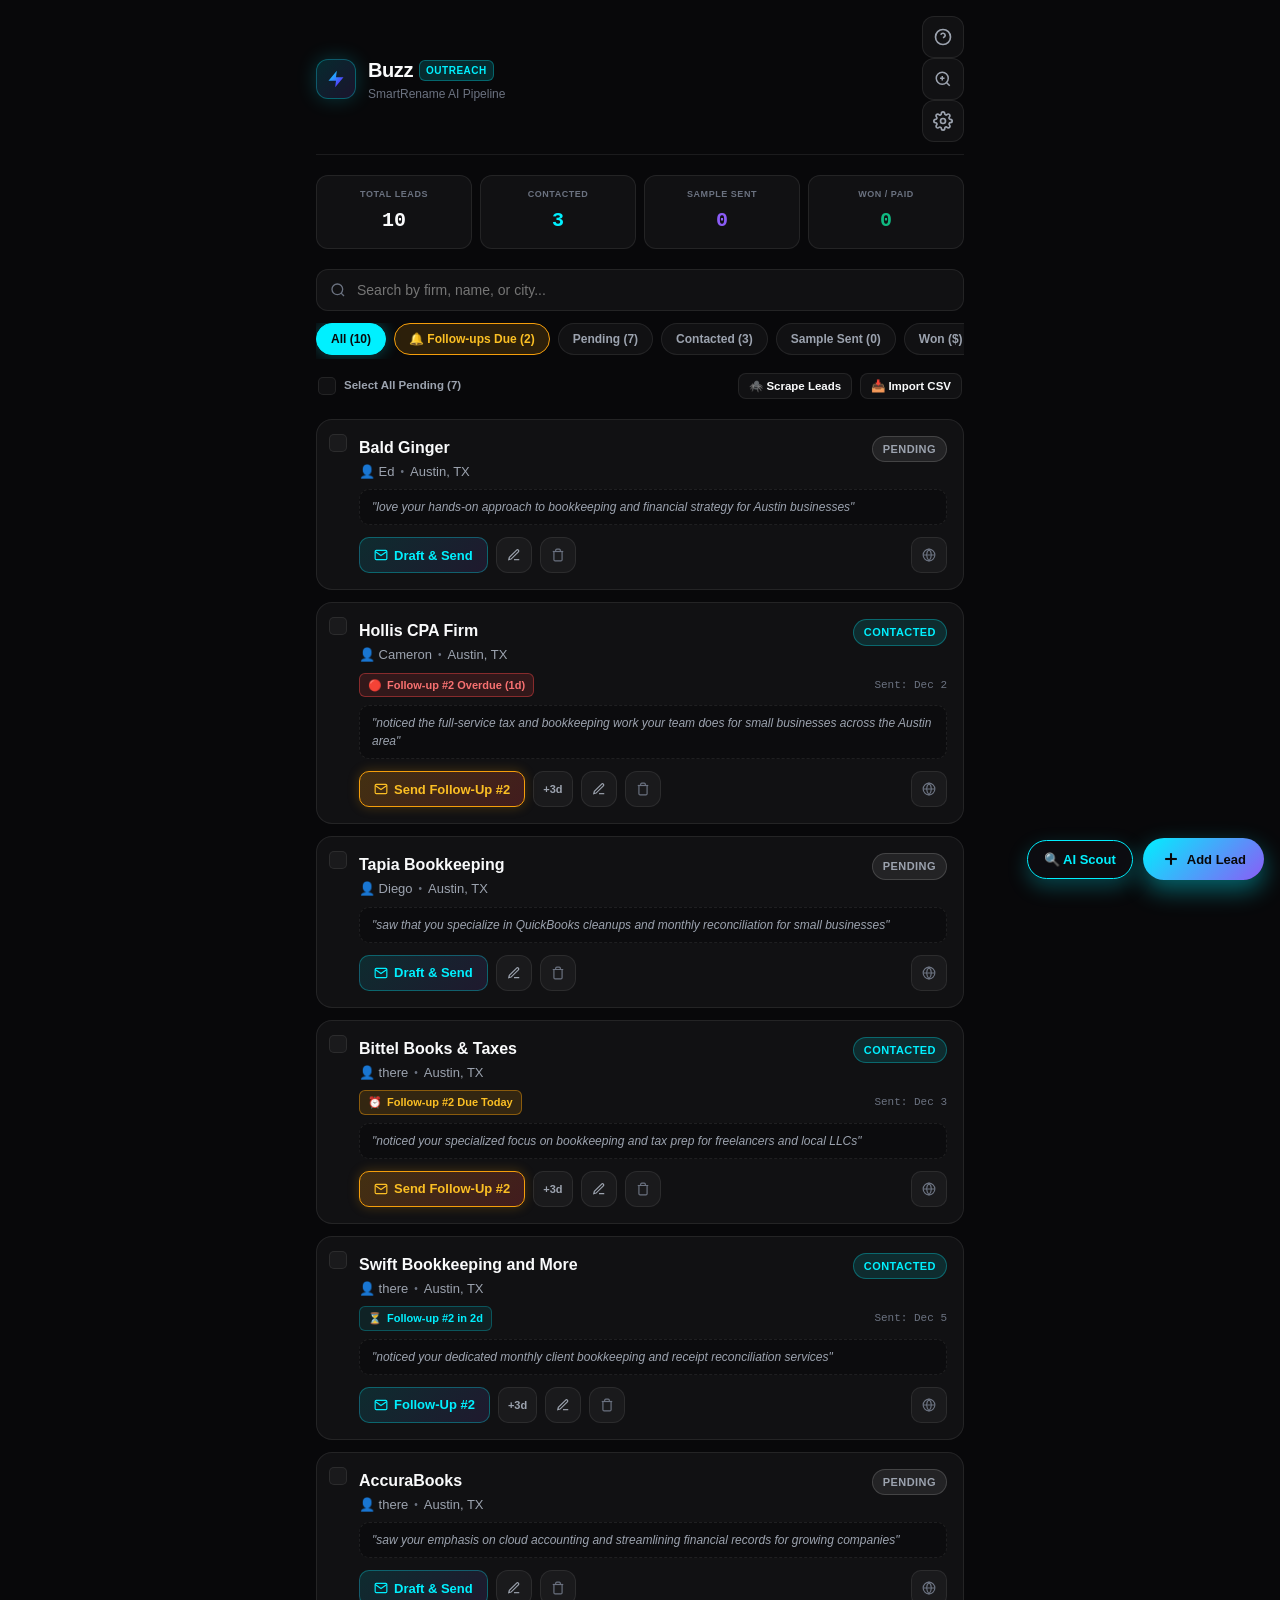
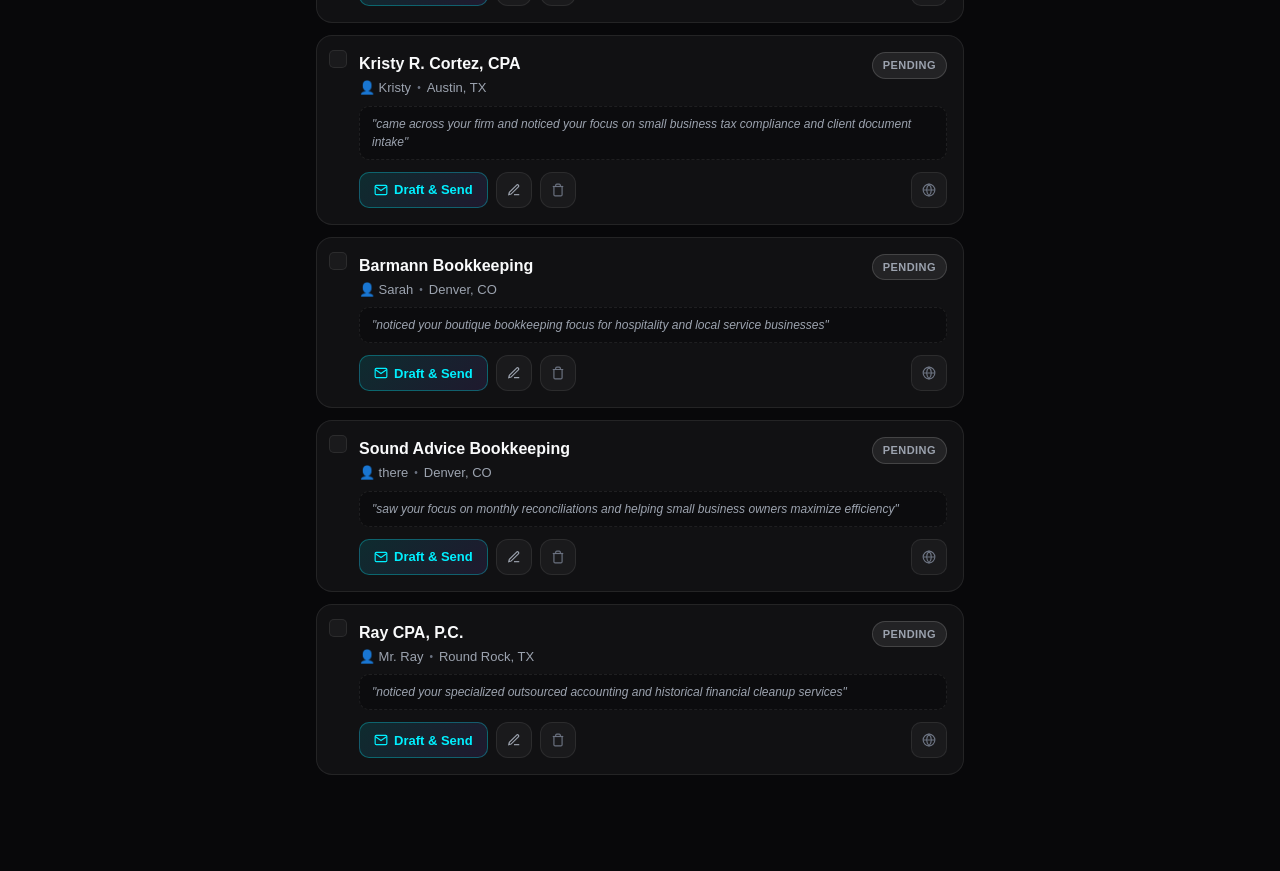
==== commit ff45f3ac: "Add In-Browser Live Lead Scraper modal, visual button controls, and companion engine" ====
--- a/index.html
+++ b/index.html
@@ -15,7 +15,7 @@
   <link rel="icon" type="image/svg+xml" href="./icon.svg">
 
   <!-- Stylesheet -->
-  <link rel="stylesheet" href="./style.css?v=22">
+  <link rel="stylesheet" href="./style.css?v=23">
 </head>
 <body>
   <!-- App Container -->
@@ -113,6 +113,9 @@
           <span id="lblSelectAll">Select All Pending (<span id="countSelectablePending">10</span>)</span>
         </label>
         <div style="display: flex; gap: 8px; align-items: center;">
+          <button id="btnOpenScraper" type="button" class="btn-action-outline-sm" title="Scrape verified local leads in your browser">
+            <span>🕷️ Scrape Leads</span>
+          </button>
           <button id="btnOpenCsvImport" type="button" class="btn-action-outline-sm" title="Import B2B leads from Apollo, LinkedIn or CSV">
             <span>📥 Import CSV</span>
           </button>
@@ -564,8 +567,12 @@
 
         <hr class="settings-divider" />
 
-        <!-- Data Portability -->
-        <button id="btnOpenCsvFromSettings" type="button" class="btn-primary" style="width: 100%; margin-bottom: 12px; display: flex; align-items: center; justify-content: center; gap: 8px;">
+        <!-- Data Portability & Scraping -->
+        <button id="btnOpenScraperFromSettings" type="button" class="btn-primary" style="width: 100%; margin-bottom: 8px; background: linear-gradient(135deg, rgba(0, 240, 255, 0.22) 0%, rgba(139, 92, 246, 0.22) 100%); border: 1px solid rgba(0, 240, 255, 0.4); display: flex; align-items: center; justify-content: center; gap: 8px;">
+          <span>🕷️ Launch Live B2B Web Scraper (Zero API Key)</span>
+        </button>
+
+        <button id="btnOpenCsvFromSettings" type="button" class="btn-secondary" style="width: 100%; margin-bottom: 12px; display: flex; align-items: center; justify-content: center; gap: 8px;">
           <svg width="18" height="18" viewBox="0 0 24 24" fill="none" stroke="currentColor" stroke-width="2">
             <path d="M21 15v4a2 2 0 0 1-2 2H5a2 2 0 0 1-2-2v-4"></path>
             <polyline points="17 8 12 3 7 8"></polyline>
@@ -633,6 +640,11 @@
             <p>Live lead scouting requires a free Google Gemini key.</p>
             <button id="btnScoutGoSettings" type="button" class="btn-warning-action">Open Settings (⚙️) to Add Key</button>
           </div>
+        </div>
+
+        <div style="margin-bottom: 12px; background: rgba(0, 240, 255, 0.04); border: 1px dashed rgba(0, 240, 255, 0.25); border-radius: 8px; padding: 8px 12px; display: flex; align-items: center; justify-content: space-between; gap: 8px;">
+          <span style="font-size: 11.5px; color: var(--text-secondary);">Want to bulk-scrape 25–100 local leads without an API key?</span>
+          <button type="button" id="btnSwitchToScraper" class="btn-xs-link" style="color: var(--accent-cyan); font-weight: 600; white-space: nowrap;">🕷️ Open Web Scraper ↗</button>
         </div>
 
         <p class="scout-explainer">
@@ -1197,13 +1209,136 @@
     </div>
   </div>
 
+  <!-- Modal 8: Live In-Browser Lead Scraper -->
+  <div id="modalWebScraper" class="modal-overlay" style="display: none;">
+    <div class="modal-sheet modal-sheet-scraper">
+      <div class="sheet-handle"></div>
+
+      <div class="modal-header">
+        <div class="modal-title-group">
+          <h2>🕷️ Live B2B Web Scraper</h2>
+          <span class="email-subtext">Extract local businesses, websites &amp; direct contacts directly in your browser</span>
+        </div>
+        <button id="btnCloseScraper" class="close-btn">&times;</button>
+      </div>
+
+      <div class="modal-body scraper-body">
+        <!-- Input Parameters -->
+        <div id="scraperConfigArea">
+          <p class="scout-explainer" style="margin-bottom: 14px;">
+            Zero API key needed. Buzz queries live open business registries (Nominatim &amp; OpenStreetMap) to discover active local companies with verified websites, phone numbers, and decision-makers.
+          </p>
+
+          <div class="form-group">
+            <label class="input-label" for="scraperNiche">Target Industry / Niche</label>
+            <select id="scraperNiche" class="text-input select-input">
+              <option value="Bookkeeping & Accounting" selected>Bookkeeping &amp; Accounting Firms</option>
+              <option value="Law Firms & Legal">Law Firms &amp; Legal Practices</option>
+              <option value="Dental & Medical Clinics">Medical &amp; Dental Clinics</option>
+              <option value="Real Estate & Property">Real Estate &amp; Property Agencies</option>
+              <option value="Construction & Contractors">Construction &amp; Roofing Contractors</option>
+              <option value="Digital Agency & Web Design">Digital Agencies &amp; Web Design</option>
+              <option value="custom">-- Custom Industry / Niche (Type Below) --</option>
+            </select>
+            <input type="text" id="scraperNicheCustom" class="text-input" style="display: none; margin-top: 8px;" placeholder="e.g. HVAC Repair, Chiropractors, Plumbers, Solar" />
+          </div>
+
+          <div class="form-row">
+            <div class="form-group">
+              <label class="input-label" for="scraperLocation">Target City &amp; State / Country *</label>
+              <input type="text" id="scraperLocation" class="text-input" placeholder="e.g. Austin, TX; London; Miami, FL" value="Austin, TX" required />
+            </div>
+            <div class="form-group">
+              <label class="input-label" for="scraperLimit">Lead Limit</label>
+              <select id="scraperLimit" class="text-input select-input">
+                <option value="15">15 Leads</option>
+                <option value="25" selected>25 Leads</option>
+                <option value="50">50 Leads</option>
+                <option value="100">100 Leads</option>
+              </select>
+            </div>
+          </div>
+
+          <div class="import-options-card" style="margin-top: 6px; margin-bottom: 16px;">
+            <label class="import-checkbox-label">
+              <input type="checkbox" id="chkScraperDecisionMakers" class="custom-checkbox" checked />
+              <span>
+                <strong>🎯 Prioritize Decision-Maker Contacts</strong>
+                <small>Focus on Founders, Owners, Managing Directors, and CEOs</small>
+              </span>
+            </label>
+          </div>
+
+          <button type="button" id="btnStartScraping" class="btn-primary" style="width: 100%; padding: 12px; font-size: 14px; font-weight: 700;">
+            <span>🚀 Start Live Web Scraping</span>
+          </button>
+        </div>
+
+        <!-- Live Scraping Progress Area (hidden by default) -->
+        <div id="scraperProgressArea" style="display: none; margin-top: 10px; margin-bottom: 14px;">
+          <div class="scraper-status-card">
+            <div class="scraper-spinner"></div>
+            <div class="scraper-status-text-wrapper">
+              <div id="scraperStatusTitle" class="scraper-status-title">Searching OpenStreetMap &amp; Nominatim...</div>
+              <div id="scraperStatusSub" class="scraper-status-sub">Connecting to live registry servers</div>
+            </div>
+          </div>
+          <div class="scraper-progress-bar-bg">
+            <div id="scraperProgressBarFill" class="scraper-progress-bar-fill" style="width: 15%;"></div>
+          </div>
+        </div>
+
+        <!-- Scraped Results Table Area (hidden until results ready) -->
+        <div id="scraperResultsArea" style="display: none; margin-top: 16px;">
+          <div class="scraper-results-header">
+            <div>
+              <h4 id="scraperResultsCount" style="font-size: 14px; font-weight: 700; color: var(--text-primary);">0 Verified Leads Scraped</h4>
+              <span style="font-size: 11px; color: var(--text-muted);">Ready to ingest into your active pipeline</span>
+            </div>
+            <label class="scraper-select-all">
+              <input type="checkbox" id="chkScraperSelectAll" class="custom-checkbox" checked />
+              <span>Select All</span>
+            </label>
+          </div>
+
+          <div class="csv-preview-wrapper" style="max-height: 260px; margin-top: 10px;">
+            <table class="csv-preview-table" id="scraperResultsTable">
+              <thead>
+                <tr>
+                  <th style="width: 36px;">✓</th>
+                  <th>Company</th>
+                  <th>Contact / Role</th>
+                  <th>Email / Contact</th>
+                  <th>Website</th>
+                  <th>Phone</th>
+                </tr>
+              </thead>
+              <tbody id="scraperResultsTbody"></tbody>
+            </table>
+          </div>
+
+          <div class="modal-footer" style="padding: 16px 0 0 0; display: flex; gap: 8px;">
+            <button type="button" id="btnDownloadScrapedCsv" class="btn-secondary">
+              <span>📁 Download CSV</span>
+            </button>
+            <button type="button" id="btnIngestScrapedLeads" class="btn-primary" style="flex: 1;">
+              <span class="ai-sparkle">⚡</span>
+              <span id="btnIngestScrapedText">Ingest All into Pipeline</span>
+            </button>
+          </div>
+        </div>
+
+      </div>
+    </div>
+  </div>
+
   <!-- Toast Notification -->
   <div id="toast" class="toast" style="display: none;">
     <span id="toastMsg">Action completed</span>
   </div>
 
   <!-- Scripts -->
-  <script src="./app.js?v=22"></script>
+  <script src="./app.js?v=23"></script>
   <script>
     // Register Service Worker for PWA
     if ('serviceWorker' in navigator) {
--- a/style.css
+++ b/style.css
@@ -2389,3 +2389,73 @@
   color: #080B11;
 }
 
+/* Modal 8: Live In-Browser Web Scraper */
+.modal-sheet-scraper {
+  max-height: 90vh;
+}
+
+.scraper-status-card {
+  display: flex;
+  align-items: center;
+  gap: 14px;
+  background: rgba(0, 240, 255, 0.05);
+  border: 1px solid rgba(0, 240, 255, 0.2);
+  border-radius: 12px;
+  padding: 12px 16px;
+}
+
+.scraper-spinner {
+  width: 26px;
+  height: 26px;
+  border: 3px solid rgba(0, 240, 255, 0.2);
+  border-top-color: var(--accent-cyan);
+  border-radius: 50%;
+  animation: spin 0.8s linear infinite;
+  flex-shrink: 0;
+}
+
+.scraper-status-title {
+  font-size: 13px;
+  font-weight: 700;
+  color: var(--text-primary);
+}
+
+.scraper-status-sub {
+  font-size: 11px;
+  color: var(--text-muted);
+  margin-top: 2px;
+}
+
+.scraper-progress-bar-bg {
+  width: 100%;
+  height: 6px;
+  background: rgba(255, 255, 255, 0.08);
+  border-radius: 3px;
+  margin-top: 10px;
+  overflow: hidden;
+}
+
+.scraper-progress-bar-fill {
+  height: 100%;
+  background: linear-gradient(90deg, var(--accent-cyan) 0%, var(--accent-purple) 100%);
+  border-radius: 3px;
+  transition: width 0.3s ease;
+}
+
+.scraper-results-header {
+  display: flex;
+  align-items: center;
+  justify-content: space-between;
+  padding-bottom: 8px;
+  border-bottom: 1px solid var(--border-subtle);
+}
+
+.scraper-select-all {
+  display: flex;
+  align-items: center;
+  gap: 6px;
+  font-size: 12px;
+  color: var(--text-secondary);
+  cursor: pointer;
+}
+
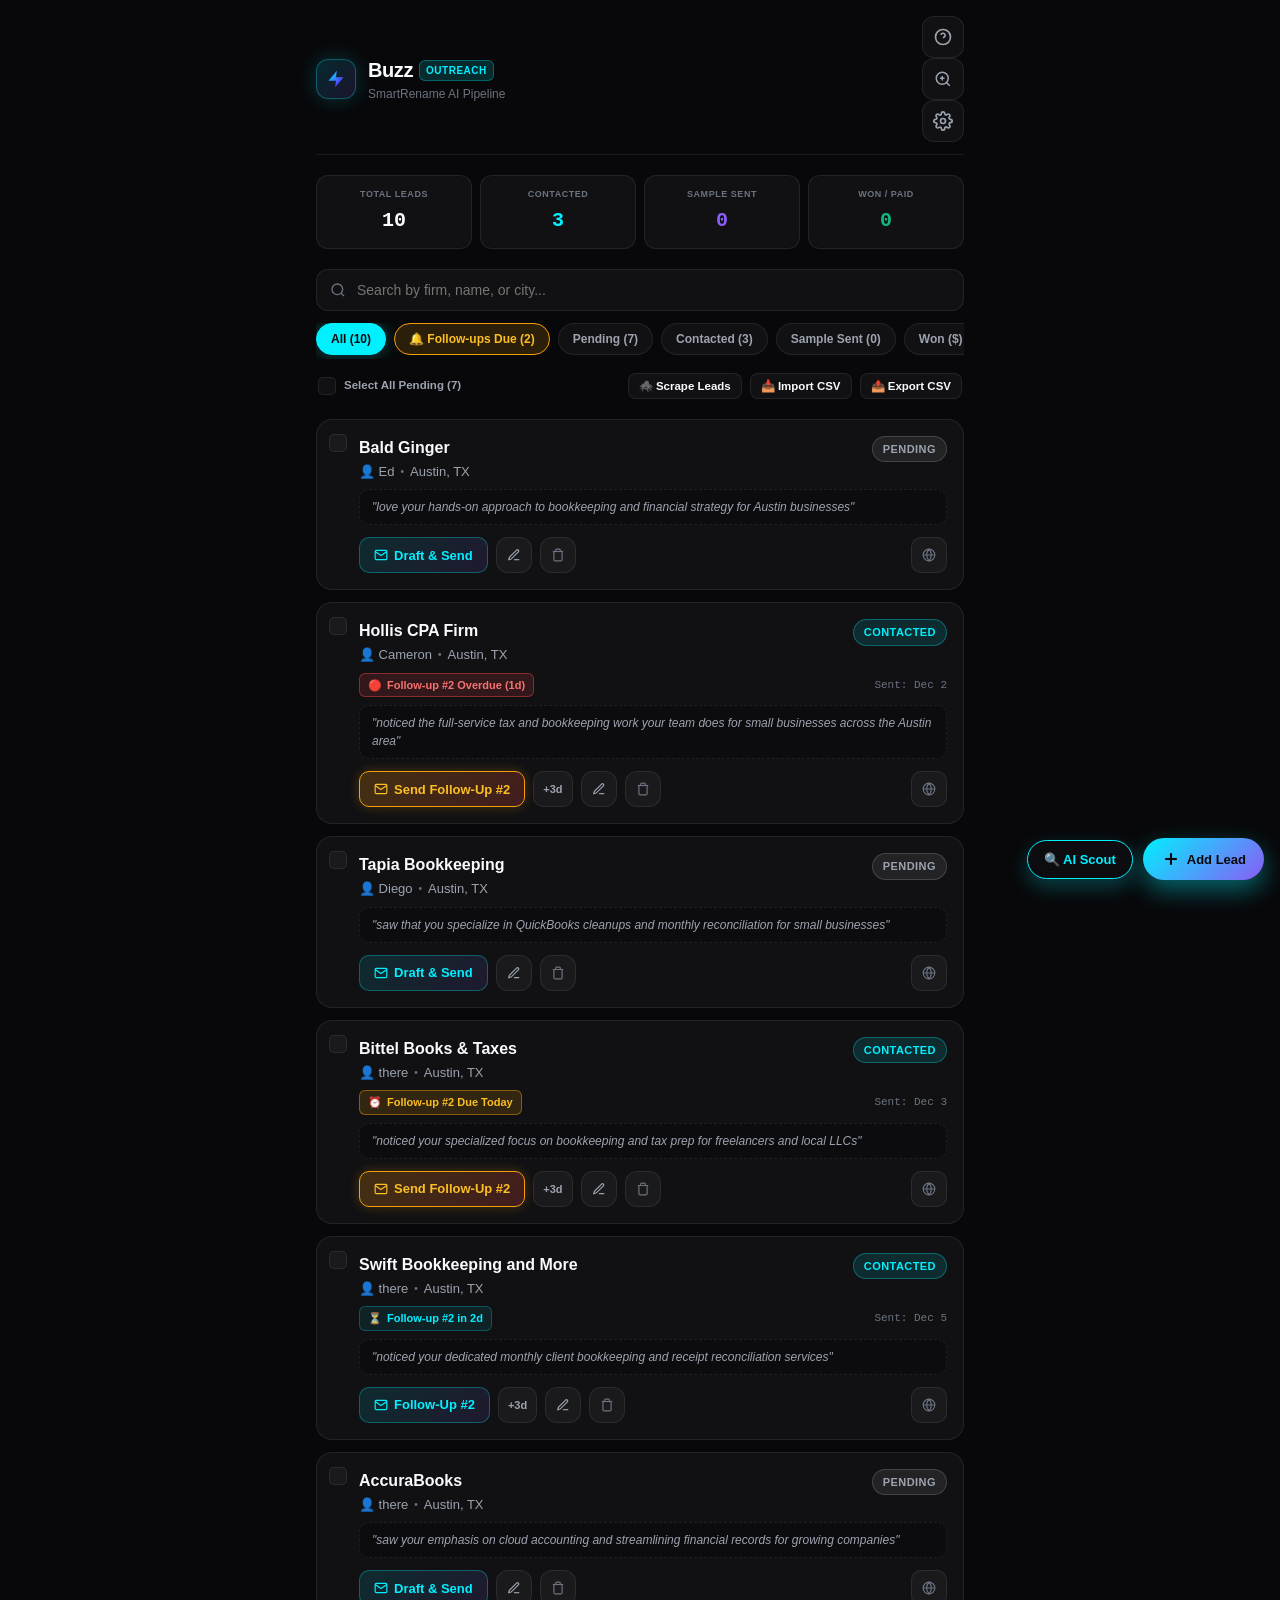
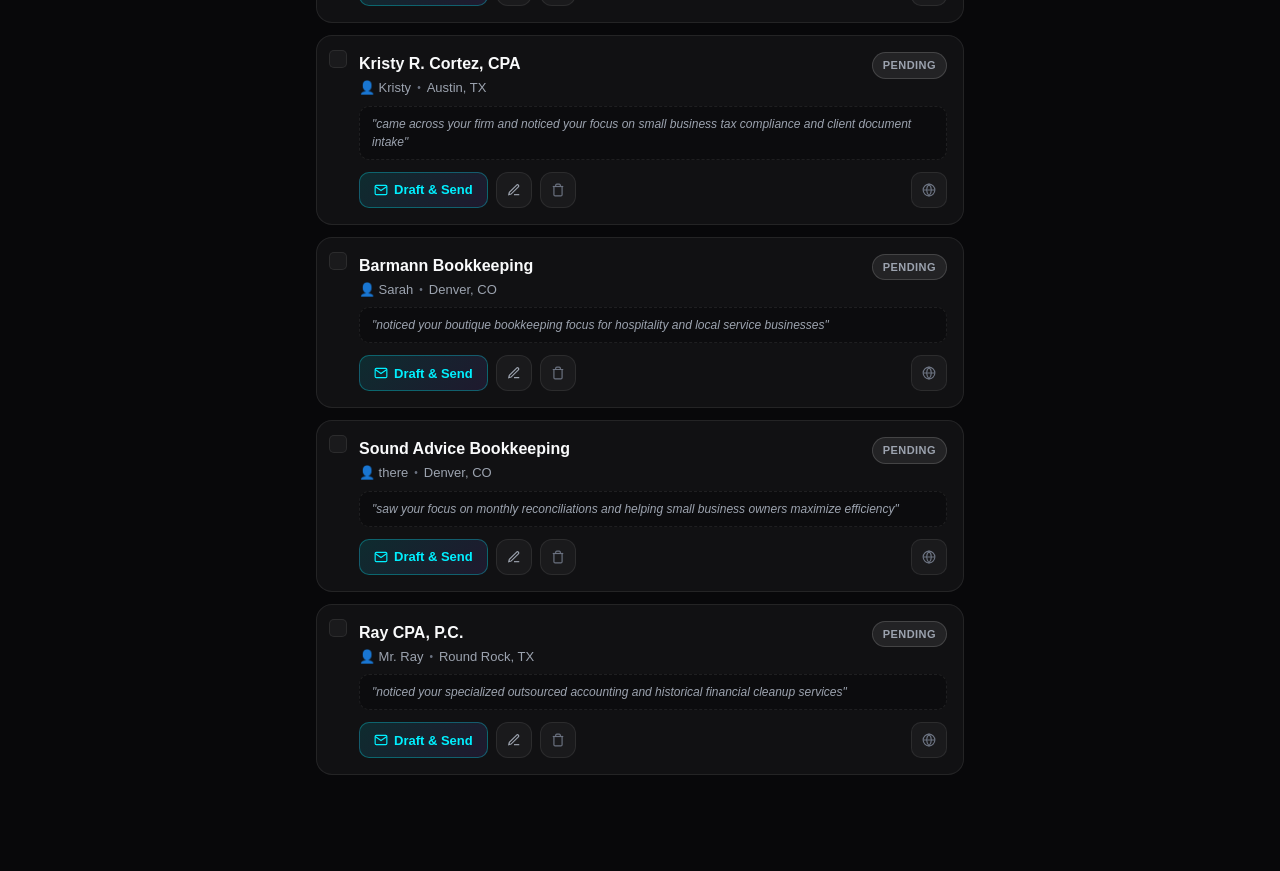
==== commit dedeb5c6: "Add Pipeline CSV Exporter, Lead Notes & Deal Value tracking, and Smart Cadence Follow-Up engine" ====
--- a/index.html
+++ b/index.html
@@ -15,7 +15,7 @@
   <link rel="icon" type="image/svg+xml" href="./icon.svg">
 
   <!-- Stylesheet -->
-  <link rel="stylesheet" href="./style.css?v=23">
+  <link rel="stylesheet" href="./style.css?v=24">
 </head>
 <body>
   <!-- App Container -->
@@ -81,7 +81,10 @@
       </div>
       <div class="kpi-card" data-filter="won">
         <span class="kpi-label">WON / PAID</span>
-        <span id="kpiWon" class="kpi-val kpi-emerald">0</span>
+        <div style="display: flex; align-items: baseline; justify-content: center; gap: 4px; flex-wrap: wrap;">
+          <span id="kpiWon" class="kpi-val kpi-emerald">0</span>
+          <span id="kpiWonRevenue" class="kpi-revenue-sub" style="display: none;">($0)</span>
+        </div>
       </div>
     </section>
 
@@ -112,12 +115,15 @@
           <input type="checkbox" id="chkSelectAllLeads" class="custom-checkbox" />
           <span id="lblSelectAll">Select All Pending (<span id="countSelectablePending">10</span>)</span>
         </label>
-        <div style="display: flex; gap: 8px; align-items: center;">
+        <div style="display: flex; gap: 8px; align-items: center; flex-wrap: wrap;">
           <button id="btnOpenScraper" type="button" class="btn-action-outline-sm" title="Scrape verified local leads in your browser">
             <span>🕷️ Scrape Leads</span>
           </button>
           <button id="btnOpenCsvImport" type="button" class="btn-action-outline-sm" title="Import B2B leads from Apollo, LinkedIn or CSV">
             <span>📥 Import CSV</span>
+          </button>
+          <button id="btnExportPipelineCsv" type="button" class="btn-action-outline-sm" title="Export pipeline leads to CSV (Excel / Sheets)">
+            <span>📤 Export CSV</span>
           </button>
           <button id="btnTriggerAutoPilotTop" type="button" class="btn-autopilot-sm" style="display: none;">
             <span>⚡ Auto-Pilot Bulk Send (<span id="bulkCountBadgeTop">0</span>)</span>
@@ -398,9 +404,19 @@
             </select>
           </div>
           <div class="form-group">
-            <label class="input-label" for="formFollowUpDate">Next Follow-Up Date</label>
-            <input type="date" id="formFollowUpDate" class="text-input" />
-          </div>
+            <label class="input-label" for="formDealValue">Deal / Contract Value ($)</label>
+            <input type="number" id="formDealValue" class="text-input" placeholder="e.g. 1500" min="0" step="50" />
+          </div>
+        </div>
+
+        <div class="form-group">
+          <label class="input-label" for="formFollowUpDate">Next Follow-Up Date</label>
+          <input type="date" id="formFollowUpDate" class="text-input" />
+        </div>
+
+        <div class="form-group">
+          <label class="input-label" for="formNotes">Notes &amp; Activity Log</label>
+          <textarea id="formNotes" class="textarea-input" rows="3" placeholder="e.g. Replied to outreach, interested in 5-client pilot. Follow up Tuesday at 2 PM."></textarea>
         </div>
 
         <div class="modal-footer" style="padding: 16px 0 0 0; display: flex; gap: 8px;">
@@ -572,13 +588,22 @@
           <span>🕷️ Launch Live B2B Web Scraper (Zero API Key)</span>
         </button>
 
-        <button id="btnOpenCsvFromSettings" type="button" class="btn-secondary" style="width: 100%; margin-bottom: 12px; display: flex; align-items: center; justify-content: center; gap: 8px;">
+        <button id="btnOpenCsvFromSettings" type="button" class="btn-secondary" style="width: 100%; margin-bottom: 8px; display: flex; align-items: center; justify-content: center; gap: 8px;">
           <svg width="18" height="18" viewBox="0 0 24 24" fill="none" stroke="currentColor" stroke-width="2">
             <path d="M21 15v4a2 2 0 0 1-2 2H5a2 2 0 0 1-2-2v-4"></path>
             <polyline points="17 8 12 3 7 8"></polyline>
             <line x1="12" y1="3" x2="12" y2="15"></line>
           </svg>
           <span>📥 Bulk Import Leads from CSV (Apollo, LinkedIn)</span>
+        </button>
+
+        <button id="btnExportPipelineFromSettings" type="button" class="btn-secondary" style="width: 100%; margin-bottom: 12px; display: flex; align-items: center; justify-content: center; gap: 8px;">
+          <svg width="18" height="18" viewBox="0 0 24 24" fill="none" stroke="currentColor" stroke-width="2">
+            <path d="M21 15v4a2 2 0 0 1-2 2H5a2 2 0 0 1-2-2v-4"></path>
+            <polyline points="7 10 12 15 17 10"></polyline>
+            <line x1="12" y1="15" x2="12" y2="3"></line>
+          </svg>
+          <span>📤 Export Pipeline Leads to CSV (Excel / Sheets)</span>
         </button>
 
         <div class="settings-actions-grid">
@@ -754,6 +779,30 @@
           <div class="autopilot-current-action">
             <span id="autopilotCurrentFirm" class="autopilot-firm-name">Targeting Prospects</span>
             <span id="autopilotCurrentDetail" class="autopilot-firm-detail">Preparing automated queue...</span>
+          </div>
+        <!-- Cadence Strategy Options -->
+        <div class="autopilot-strategy-card" style="margin-bottom: 12px; background: rgba(0, 240, 255, 0.04); border: 1px solid rgba(0, 240, 255, 0.2); border-radius: 8px; padding: 10px 12px;">
+          <div style="display: flex; justify-content: space-between; align-items: center; margin-bottom: 6px;">
+            <label class="input-label" style="margin-bottom: 0; color: var(--accent-cyan); font-weight: 700;">
+              Cadence Sequence Strategy
+            </label>
+            <span class="badge-mini" style="background: rgba(0, 240, 255, 0.15); color: var(--accent-cyan);">Intelligent</span>
+          </div>
+          <div class="autopilot-strategy-options" style="display: flex; gap: 10px; flex-wrap: wrap;">
+            <label class="import-checkbox-label" style="margin: 0; flex: 1; min-width: 140px; cursor: pointer;">
+              <input type="radio" name="autoPilotStrategy" id="stratSmartCadence" value="smart" checked />
+              <span>
+                <strong style="color: var(--text-primary);">⚡ Smart Cadence (Auto-Detect)</strong>
+                <small style="display: block; color: var(--text-muted); font-size: 10.5px;">Auto-sends Pitch ➔ Bump ➔ Proof ➔ Breakup based on history</small>
+              </span>
+            </label>
+            <label class="import-checkbox-label" style="margin: 0; flex: 1; min-width: 140px; cursor: pointer;">
+              <input type="radio" name="autoPilotStrategy" id="stratFixedTemplate" value="fixed" />
+              <span>
+                <strong style="color: var(--text-primary);">🎯 Fixed Initial Pitch</strong>
+                <small style="display: block; color: var(--text-muted); font-size: 10.5px;">Send initial pitch template to all selected leads</small>
+              </span>
+            </label>
           </div>
         </div>
 
@@ -1338,7 +1387,7 @@
   </div>
 
   <!-- Scripts -->
-  <script src="./app.js?v=23"></script>
+  <script src="./app.js?v=24"></script>
   <script>
     // Register Service Worker for PWA
     if ('serviceWorker' in navigator) {
--- a/style.css
+++ b/style.css
@@ -2459,3 +2459,48 @@
   cursor: pointer;
 }
 
+/* ==========================================
+   Lightweight CRM & Revenue Badges
+   ========================================== */
+.kpi-revenue-sub {
+  font-size: 12px;
+  font-weight: 700;
+  color: var(--accent-emerald);
+  letter-spacing: 0.2px;
+}
+
+.lead-deal-badge {
+  display: inline-flex;
+  align-items: center;
+  gap: 4px;
+  background: rgba(16, 185, 129, 0.14);
+  border: 1px solid rgba(16, 185, 129, 0.35);
+  color: #34D399;
+  font-size: 11px;
+  font-weight: 700;
+  padding: 2px 8px;
+  border-radius: 20px;
+}
+
+.lead-notes-box {
+  margin-top: 8px;
+  background: rgba(255, 255, 255, 0.025);
+  border-left: 2.5px solid var(--accent-amber);
+  border-radius: 4px;
+  padding: 6px 10px;
+  font-size: 11.5px;
+  color: #D1D5DB;
+  line-height: 1.4;
+  word-break: break-word;
+}
+
+.lead-notes-label {
+  font-size: 10px;
+  font-weight: 700;
+  text-transform: uppercase;
+  letter-spacing: 0.5px;
+  color: var(--accent-amber);
+  margin-right: 4px;
+}
+
+
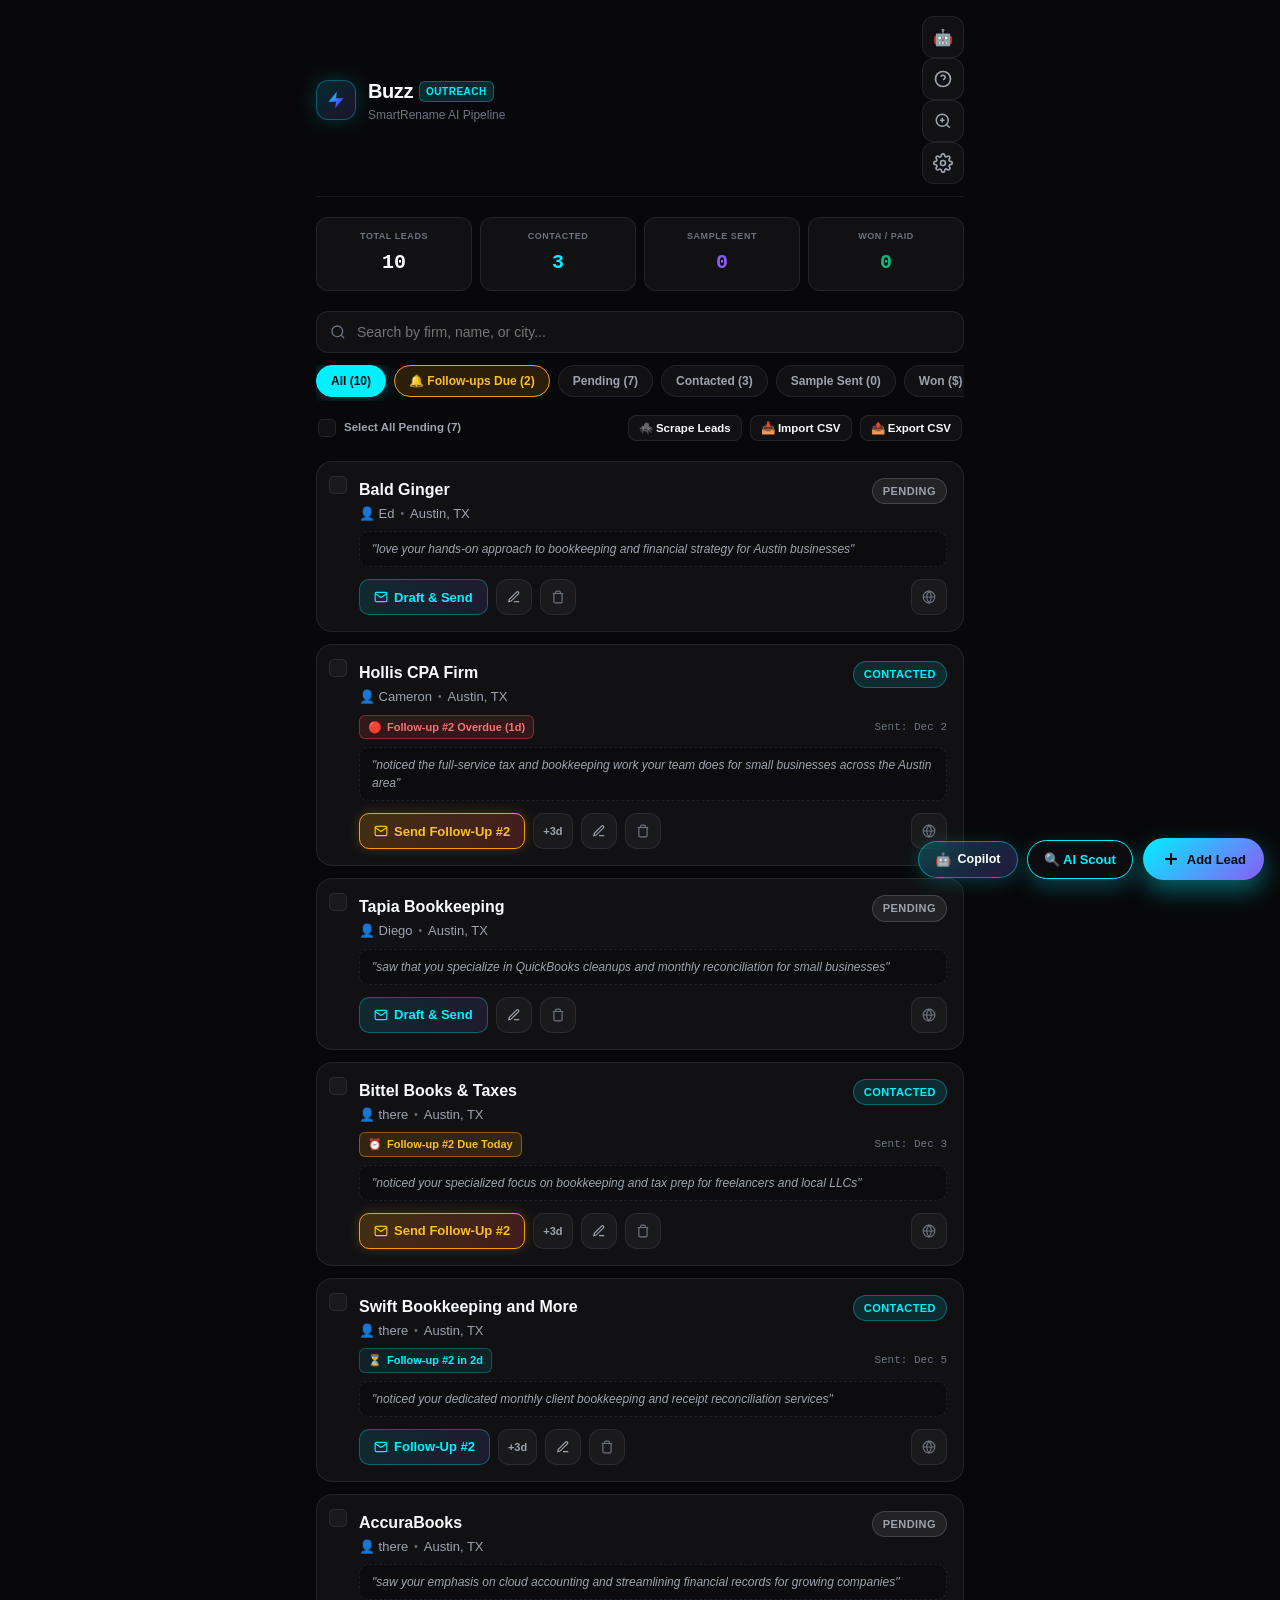
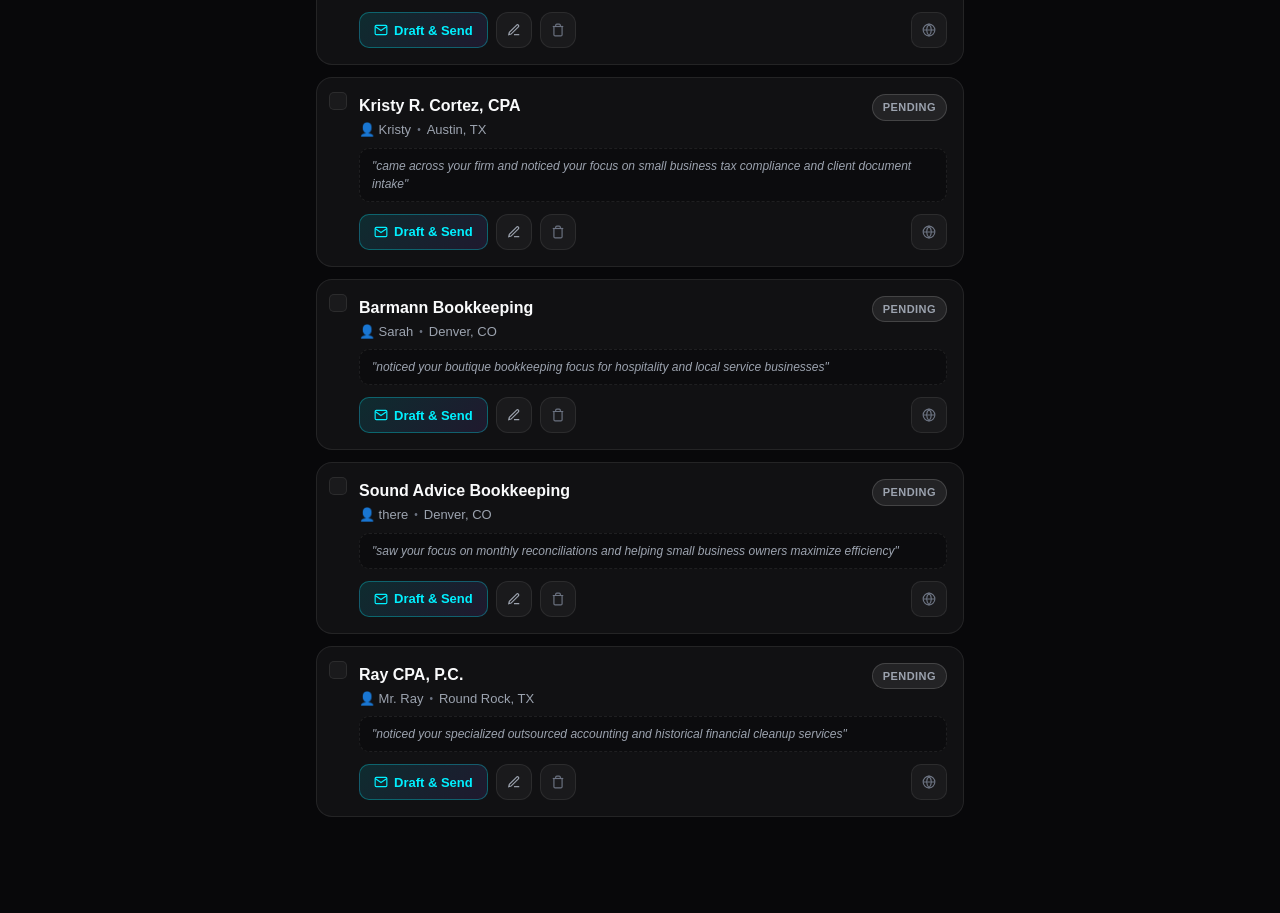
==== commit 420b48c8: "Fix unclosed modalAutoPilot div nesting and wire Copilot AI assistant modal" ====
--- a/index.html
+++ b/index.html
@@ -15,7 +15,7 @@
   <link rel="icon" type="image/svg+xml" href="./icon.svg">
 
   <!-- Stylesheet -->
-  <link rel="stylesheet" href="./style.css?v=24">
+  <link rel="stylesheet" href="./style.css?v=26">
 </head>
 <body>
   <!-- App Container -->
@@ -41,6 +41,9 @@
         </div>
       </div>
       <div class="header-actions">
+        <button id="btnOpenCopilotHeader" class="icon-btn btn-copilot-trigger" title="Buzz Copilot AI Assistant" onclick="openCopilotModal()">
+          <span style="font-size: 16px;">🤖</span>
+        </button>
         <button id="btnOpenHelp" class="icon-btn btn-help-trigger" title="How-To Guide & Instructions">
           <svg width="18" height="18" viewBox="0 0 24 24" fill="none" stroke="currentColor" stroke-width="2.2">
             <circle cx="12" cy="12" r="10"></circle>
@@ -168,6 +171,10 @@
 
     <!-- Bottom Action Bar / Floating Action Button -->
     <div class="fab-wrapper">
+      <button id="btnOpenCopilotFab" class="btn-fab-copilot" title="Buzz Copilot AI Assistant" onclick="openCopilotModal()">
+        <span class="ai-sparkle">🤖</span>
+        <span>Copilot</span>
+      </button>
       <button id="btnOpenScoutFab" class="btn-fab-scout" title="Find Leads with AI">
         <span>🔍 AI Scout</span>
       </button>
@@ -780,6 +787,8 @@
             <span id="autopilotCurrentFirm" class="autopilot-firm-name">Targeting Prospects</span>
             <span id="autopilotCurrentDetail" class="autopilot-firm-detail">Preparing automated queue...</span>
           </div>
+        </div>
+
         <!-- Cadence Strategy Options -->
         <div class="autopilot-strategy-card" style="margin-bottom: 12px; background: rgba(0, 240, 255, 0.04); border: 1px solid rgba(0, 240, 255, 0.2); border-radius: 8px; padding: 10px 12px;">
           <div style="display: flex; justify-content: space-between; align-items: center; margin-bottom: 6px;">
@@ -1381,13 +1390,87 @@
     </div>
   </div>
 
+  <!-- Modal 9: Buzz Copilot AI Assistant -->
+  <div id="modalCopilot" class="modal-overlay" style="display: none;">
+    <div class="modal-sheet copilot-modal-sheet">
+      <div class="sheet-handle"></div>
+      
+      <!-- Copilot Header -->
+      <div class="modal-header copilot-modal-header">
+        <div class="copilot-title-group">
+          <div class="copilot-avatar">
+            <span class="copilot-avatar-icon">🤖</span>
+            <span class="copilot-status-dot" id="copilotStatusDot" title="AI Model Active"></span>
+          </div>
+          <div>
+            <h2 style="font-size: 17px; margin: 0; display: flex; align-items: center; gap: 6px;">
+              Buzz Copilot
+              <span class="badge-mini" style="background: rgba(0, 240, 255, 0.15); color: var(--accent-cyan); font-size: 10px; padding: 2px 6px; border-radius: 6px;">AI</span>
+            </h2>
+            <span class="email-subtext" id="copilotSubtitle">Gemini 2.5 Flash • Setup &amp; Autonomous Agent</span>
+          </div>
+        </div>
+        <div class="copilot-header-actions" style="display: flex; align-items: center; gap: 8px;">
+          <button id="btnClearCopilotChat" type="button" class="icon-btn-sm" title="Clear Conversation" onclick="clearCopilotChat()">
+            <svg width="15" height="15" viewBox="0 0 24 24" fill="none" stroke="currentColor" stroke-width="2">
+              <polyline points="3 6 5 6 21 6"></polyline>
+              <path d="M19 6v14a2 2 0 0 1-2 2H7a2 2 0 0 1-2-2V6m3 0V4a2 2 0 0 1 2-2h4a2 2 0 0 1 2 2v2"></path>
+            </svg>
+          </button>
+          <button id="btnCloseCopilot" type="button" class="close-btn" onclick="closeCopilotModal()">&times;</button>
+        </div>
+      </div>
+
+      <div class="copilot-sheet-body">
+        <!-- Quick Action Chips Strip -->
+        <div class="copilot-chips-strip" id="copilotQuickChips">
+          <button type="button" class="copilot-chip" data-prompt="Help me set up Buzz for my business step-by-step">⚡ Setup Wizard</button>
+          <button type="button" class="copilot-chip" data-prompt="Scrape 20 local business leads for me in Austin, TX">🕷️ Scrape 20 Leads</button>
+          <button type="button" class="copilot-chip" data-prompt="What follow-ups are due today in my pipeline?">🔔 Follow-ups Due</button>
+          <button type="button" class="copilot-chip" data-prompt="Run an Auto-Pilot campaign on my pending leads">🚀 Run Auto-Pilot</button>
+          <button type="button" class="copilot-chip" data-prompt="How does the cPanel email bridge work?">✉️ cPanel Setup</button>
+          <button type="button" class="copilot-chip" data-prompt="Give me a summary of my pipeline stats and revenue">📊 Pipeline Stats</button>
+        </div>
+
+        <!-- Messages Feed Container -->
+        <div class="copilot-messages" id="copilotMessages">
+          <!-- Injected via JavaScript -->
+        </div>
+
+        <!-- Typing / Execution Status Indicator -->
+        <div id="copilotTypingIndicator" class="copilot-typing-box" style="display: none;">
+          <div class="copilot-spinner-dots">
+            <span></span><span></span><span></span>
+          </div>
+          <span id="copilotStatusText" class="copilot-status-text">Copilot is thinking...</span>
+        </div>
+
+        <!-- Chat Input Area -->
+        <div class="copilot-input-area">
+          <div class="copilot-input-wrapper">
+            <textarea id="copilotInput" class="copilot-textarea" placeholder="Ask anything about Buzz or tell me what to do..." rows="1"></textarea>
+            <button id="btnCopilotSend" type="button" class="btn-copilot-send" title="Send message" onclick="handleCopilotSend()">
+              <svg width="16" height="16" viewBox="0 0 24 24" fill="none" stroke="currentColor" stroke-width="2.5">
+                <line x1="22" y1="2" x2="11" y2="13"></line>
+                <polygon points="22 2 15 22 11 13 2 9 22 2"></polygon>
+              </svg>
+            </button>
+          </div>
+          <div class="copilot-input-hint">
+            <span>💡 Tip: Ask &quot;Scrape 25 leads in Miami&quot; or &quot;Update my offer&quot; to take action.</span>
+          </div>
+        </div>
+      </div>
+    </div>
+  </div>
+
   <!-- Toast Notification -->
   <div id="toast" class="toast" style="display: none;">
     <span id="toastMsg">Action completed</span>
   </div>
 
   <!-- Scripts -->
-  <script src="./app.js?v=24"></script>
+  <script src="./app.js?v=26"></script>
   <script>
     // Register Service Worker for PWA
     if ('serviceWorker' in navigator) {
--- a/style.css
+++ b/style.css
@@ -2503,4 +2503,364 @@
   margin-right: 4px;
 }
 
-
+/* ==========================================
+   Buzz Copilot AI Assistant Drawer & Bubbles
+   ========================================== */
+.btn-fab-copilot {
+  display: inline-flex;
+  align-items: center;
+  gap: 6px;
+  background: linear-gradient(135deg, rgba(0, 240, 255, 0.22) 0%, rgba(139, 92, 246, 0.22) 100%);
+  border: 1px solid rgba(0, 240, 255, 0.45);
+  color: #FFFFFF;
+  font-size: 12.5px;
+  font-weight: 700;
+  padding: 10px 16px;
+  border-radius: 28px;
+  cursor: pointer;
+  box-shadow: 0 4px 18px rgba(0, 240, 255, 0.2);
+  transition: all 0.25s ease;
+  backdrop-filter: blur(10px);
+}
+
+.btn-fab-copilot:hover {
+  background: linear-gradient(135deg, rgba(0, 240, 255, 0.35) 0%, rgba(139, 92, 246, 0.35) 100%);
+  border-color: var(--accent-cyan);
+  box-shadow: 0 6px 24px rgba(0, 240, 255, 0.35);
+  transform: translateY(-2px);
+}
+
+.copilot-modal-sheet {
+  max-width: 680px;
+  height: 85vh;
+  max-height: 85vh;
+  display: flex;
+  flex-direction: column;
+  padding: 12px 20px calc(16px + var(--safe-bottom)) 20px;
+  background: #0C0D12;
+  border-top: 1px solid rgba(0, 240, 255, 0.3);
+}
+
+.copilot-sheet-body {
+  display: flex;
+  flex-direction: column;
+  flex: 1;
+  min-height: 0;
+  overflow: hidden;
+  margin-top: 4px;
+}
+
+.copilot-sheet {
+  display: flex;
+  flex-direction: column;
+  height: 100%;
+  width: 100%;
+  background: radial-gradient(circle at top right, rgba(0, 240, 255, 0.06) 0%, transparent 60%),
+              radial-gradient(circle at bottom left, rgba(139, 92, 246, 0.06) 0%, transparent 60%);
+}
+
+.copilot-header {
+  display: flex;
+  align-items: center;
+  justify-content: space-between;
+  padding: 14px 18px;
+  background: rgba(255, 255, 255, 0.02);
+  border-bottom: 1px solid var(--border-subtle);
+}
+
+.copilot-title-group {
+  display: flex;
+  align-items: center;
+  gap: 10px;
+}
+
+.copilot-avatar {
+  position: relative;
+  width: 34px;
+  height: 34px;
+  border-radius: 50%;
+  background: linear-gradient(135deg, rgba(0, 240, 255, 0.2) 0%, rgba(139, 92, 246, 0.2) 100%);
+  border: 1px solid rgba(0, 240, 255, 0.4);
+  display: flex;
+  align-items: center;
+  justify-content: center;
+  font-size: 18px;
+}
+
+.copilot-status-dot {
+  position: absolute;
+  bottom: 0;
+  right: 0;
+  width: 9px;
+  height: 9px;
+  background: var(--accent-emerald);
+  border: 2px solid #0C0D12;
+  border-radius: 50%;
+  box-shadow: 0 0 6px var(--accent-emerald);
+}
+
+.copilot-title {
+  font-size: 14px;
+  font-weight: 700;
+  color: var(--text-primary);
+  line-height: 1.2;
+}
+
+.copilot-subtitle {
+  font-size: 11px;
+  color: var(--text-muted);
+  display: block;
+  margin-top: 1px;
+}
+
+.copilot-header-actions {
+  display: flex;
+  align-items: center;
+  gap: 6px;
+}
+
+.icon-btn-sm {
+  width: 28px;
+  height: 28px;
+  border-radius: 8px;
+  background: rgba(255, 255, 255, 0.04);
+  border: 1px solid var(--border-subtle);
+  color: var(--text-secondary);
+  display: flex;
+  align-items: center;
+  justify-content: center;
+  cursor: pointer;
+  font-size: 16px;
+  line-height: 1;
+  transition: all 0.2s ease;
+}
+
+.icon-btn-sm:hover {
+  background: rgba(255, 255, 255, 0.09);
+  color: var(--text-primary);
+  border-color: rgba(255, 255, 255, 0.2);
+}
+
+.copilot-chips-strip {
+  display: flex;
+  gap: 7px;
+  padding: 8px 14px;
+  overflow-x: auto;
+  scrollbar-width: none;
+  background: rgba(0, 0, 0, 0.2);
+  border-bottom: 1px solid var(--border-subtle);
+  flex-shrink: 0;
+}
+
+.copilot-chips-strip::-webkit-scrollbar {
+  display: none;
+}
+
+.copilot-chip {
+  flex-shrink: 0;
+  background: rgba(255, 255, 255, 0.04);
+  border: 1px solid rgba(255, 255, 255, 0.08);
+  border-radius: 20px;
+  color: var(--text-secondary);
+  font-size: 11.5px;
+  padding: 5px 12px;
+  cursor: pointer;
+  white-space: nowrap;
+  transition: all 0.2s ease;
+}
+
+.copilot-chip:hover {
+  background: rgba(0, 240, 255, 0.08);
+  border-color: rgba(0, 240, 255, 0.35);
+  color: var(--accent-cyan);
+}
+
+.copilot-messages {
+  flex: 1;
+  min-height: 0;
+  overflow-y: auto;
+  padding: 16px 16px;
+  display: flex;
+  flex-direction: column;
+  gap: 12px;
+  scroll-behavior: smooth;
+}
+
+.copilot-msg {
+  display: flex;
+  flex-direction: column;
+  max-width: 88%;
+  font-size: 12.5px;
+  line-height: 1.5;
+  word-break: break-word;
+}
+
+.copilot-msg-user {
+  align-self: flex-end;
+  background: linear-gradient(135deg, rgba(0, 240, 255, 0.16) 0%, rgba(139, 92, 246, 0.16) 100%);
+  border: 1px solid rgba(0, 240, 255, 0.3);
+  color: #FFFFFF;
+  border-radius: 16px 16px 4px 16px;
+  padding: 9px 13px;
+  box-shadow: 0 4px 12px rgba(0, 0, 0, 0.25);
+}
+
+.copilot-msg-bot {
+  align-self: flex-start;
+  background: rgba(255, 255, 255, 0.035);
+  border: 1px solid rgba(255, 255, 255, 0.08);
+  color: var(--text-primary);
+  border-radius: 16px 16px 16px 4px;
+  padding: 11px 14px;
+}
+
+.copilot-msg-bot p {
+  margin-bottom: 8px;
+}
+
+.copilot-msg-bot p:last-child {
+  margin-bottom: 0;
+}
+
+.copilot-msg-bot ul, .copilot-msg-bot ol {
+  margin-left: 18px;
+  margin-bottom: 8px;
+}
+
+.copilot-msg-bot li {
+  margin-bottom: 4px;
+}
+
+.copilot-msg-bot strong {
+  color: #FFFFFF;
+  font-weight: 700;
+}
+
+.copilot-msg-bot code {
+  background: rgba(0, 240, 255, 0.08);
+  border: 1px solid rgba(0, 240, 255, 0.2);
+  color: var(--accent-cyan);
+  padding: 1px 5px;
+  border-radius: 4px;
+  font-family: var(--font-mono);
+  font-size: 11.5px;
+}
+
+.copilot-tool-badge {
+  display: inline-flex;
+  align-items: center;
+  gap: 5px;
+  background: rgba(0, 240, 255, 0.08);
+  border: 1px solid rgba(0, 240, 255, 0.25);
+  border-radius: 6px;
+  padding: 3px 8px;
+  font-size: 11px;
+  font-family: var(--font-mono);
+  color: var(--accent-cyan);
+  margin-bottom: 6px;
+}
+
+.copilot-typing-box {
+  display: flex;
+  align-items: center;
+  gap: 8px;
+  padding: 8px 16px;
+  background: rgba(0, 240, 255, 0.02);
+  border-top: 1px solid rgba(255, 255, 255, 0.04);
+}
+
+.copilot-spinner-dots {
+  display: flex;
+  gap: 3px;
+}
+
+.copilot-spinner-dots span {
+  width: 5px;
+  height: 5px;
+  background: var(--accent-cyan);
+  border-radius: 50%;
+  animation: copilotBlink 1.2s infinite ease-in-out both;
+}
+
+.copilot-spinner-dots span:nth-child(1) { animation-delay: -0.32s; }
+.copilot-spinner-dots span:nth-child(2) { animation-delay: -0.16s; }
+
+@keyframes copilotBlink {
+  0%, 80%, 100% { transform: scale(0); opacity: 0.3; }
+  40% { transform: scale(1); opacity: 1; }
+}
+
+.copilot-status-text {
+  font-size: 11.5px;
+  color: var(--text-muted);
+  font-style: italic;
+}
+
+.copilot-input-area {
+  padding: 10px 14px;
+  background: rgba(0, 0, 0, 0.3);
+  border-top: 1px solid var(--border-subtle);
+}
+
+.copilot-input-wrapper {
+  display: flex;
+  align-items: flex-end;
+  gap: 8px;
+  background: rgba(255, 255, 255, 0.04);
+  border: 1px solid rgba(255, 255, 255, 0.1);
+  border-radius: 12px;
+  padding: 6px 8px 6px 12px;
+  transition: all 0.2s ease;
+}
+
+.copilot-input-wrapper:focus-within {
+  border-color: rgba(0, 240, 255, 0.45);
+  box-shadow: 0 0 12px rgba(0, 240, 255, 0.1);
+}
+
+.copilot-textarea {
+  flex: 1;
+  background: transparent;
+  border: none;
+  color: var(--text-primary);
+  font-family: var(--font-sans);
+  font-size: 13px;
+  line-height: 1.4;
+  resize: none;
+  outline: none;
+  max-height: 90px;
+}
+
+.copilot-textarea::placeholder {
+  color: var(--text-muted);
+}
+
+.btn-copilot-send {
+  width: 32px;
+  height: 32px;
+  background: linear-gradient(135deg, var(--accent-cyan) 0%, var(--accent-purple) 100%);
+  border: none;
+  border-radius: 8px;
+  color: #000;
+  display: flex;
+  align-items: center;
+  justify-content: center;
+  cursor: pointer;
+  flex-shrink: 0;
+  transition: all 0.2s ease;
+}
+
+.btn-copilot-send:hover {
+  transform: scale(1.05);
+  box-shadow: 0 0 12px rgba(0, 240, 255, 0.4);
+}
+
+.copilot-input-hint {
+  font-size: 10.5px;
+  color: var(--text-muted);
+  margin-top: 6px;
+  padding-left: 4px;
+}
+
+
+
